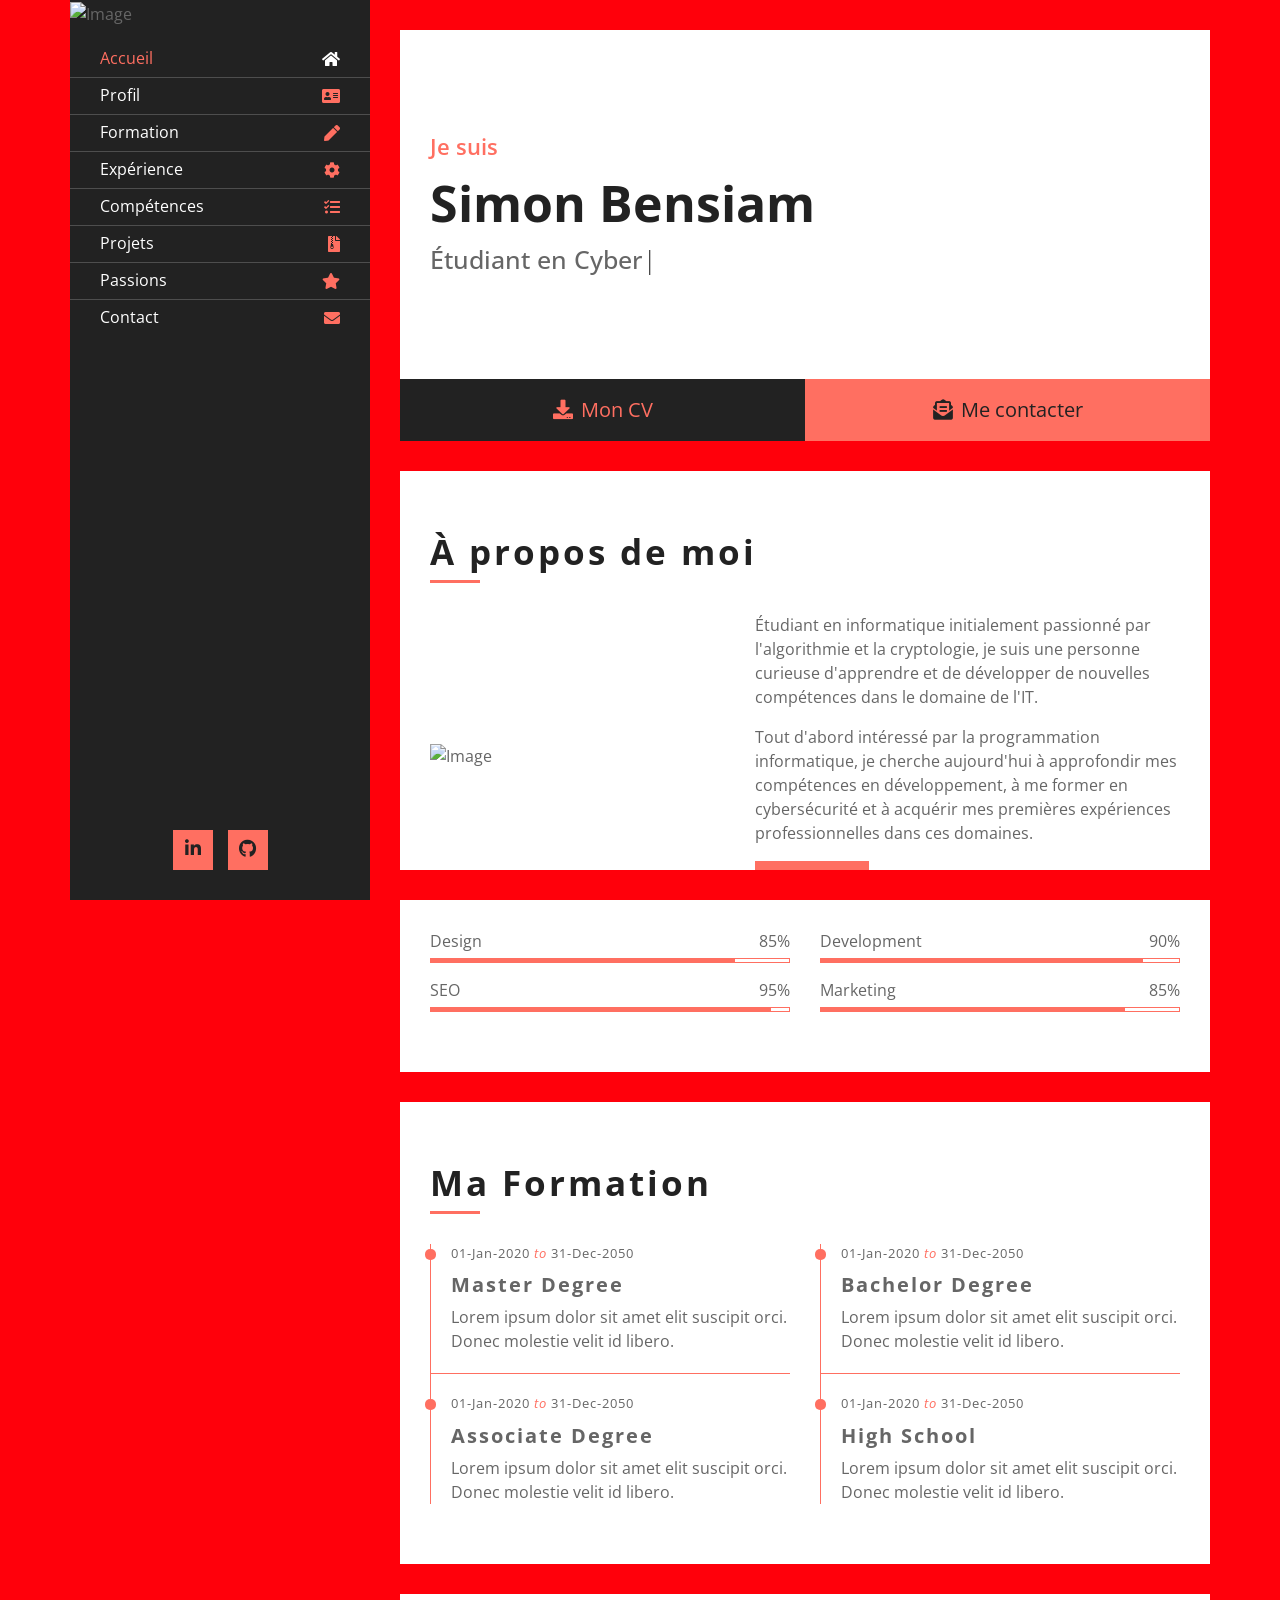
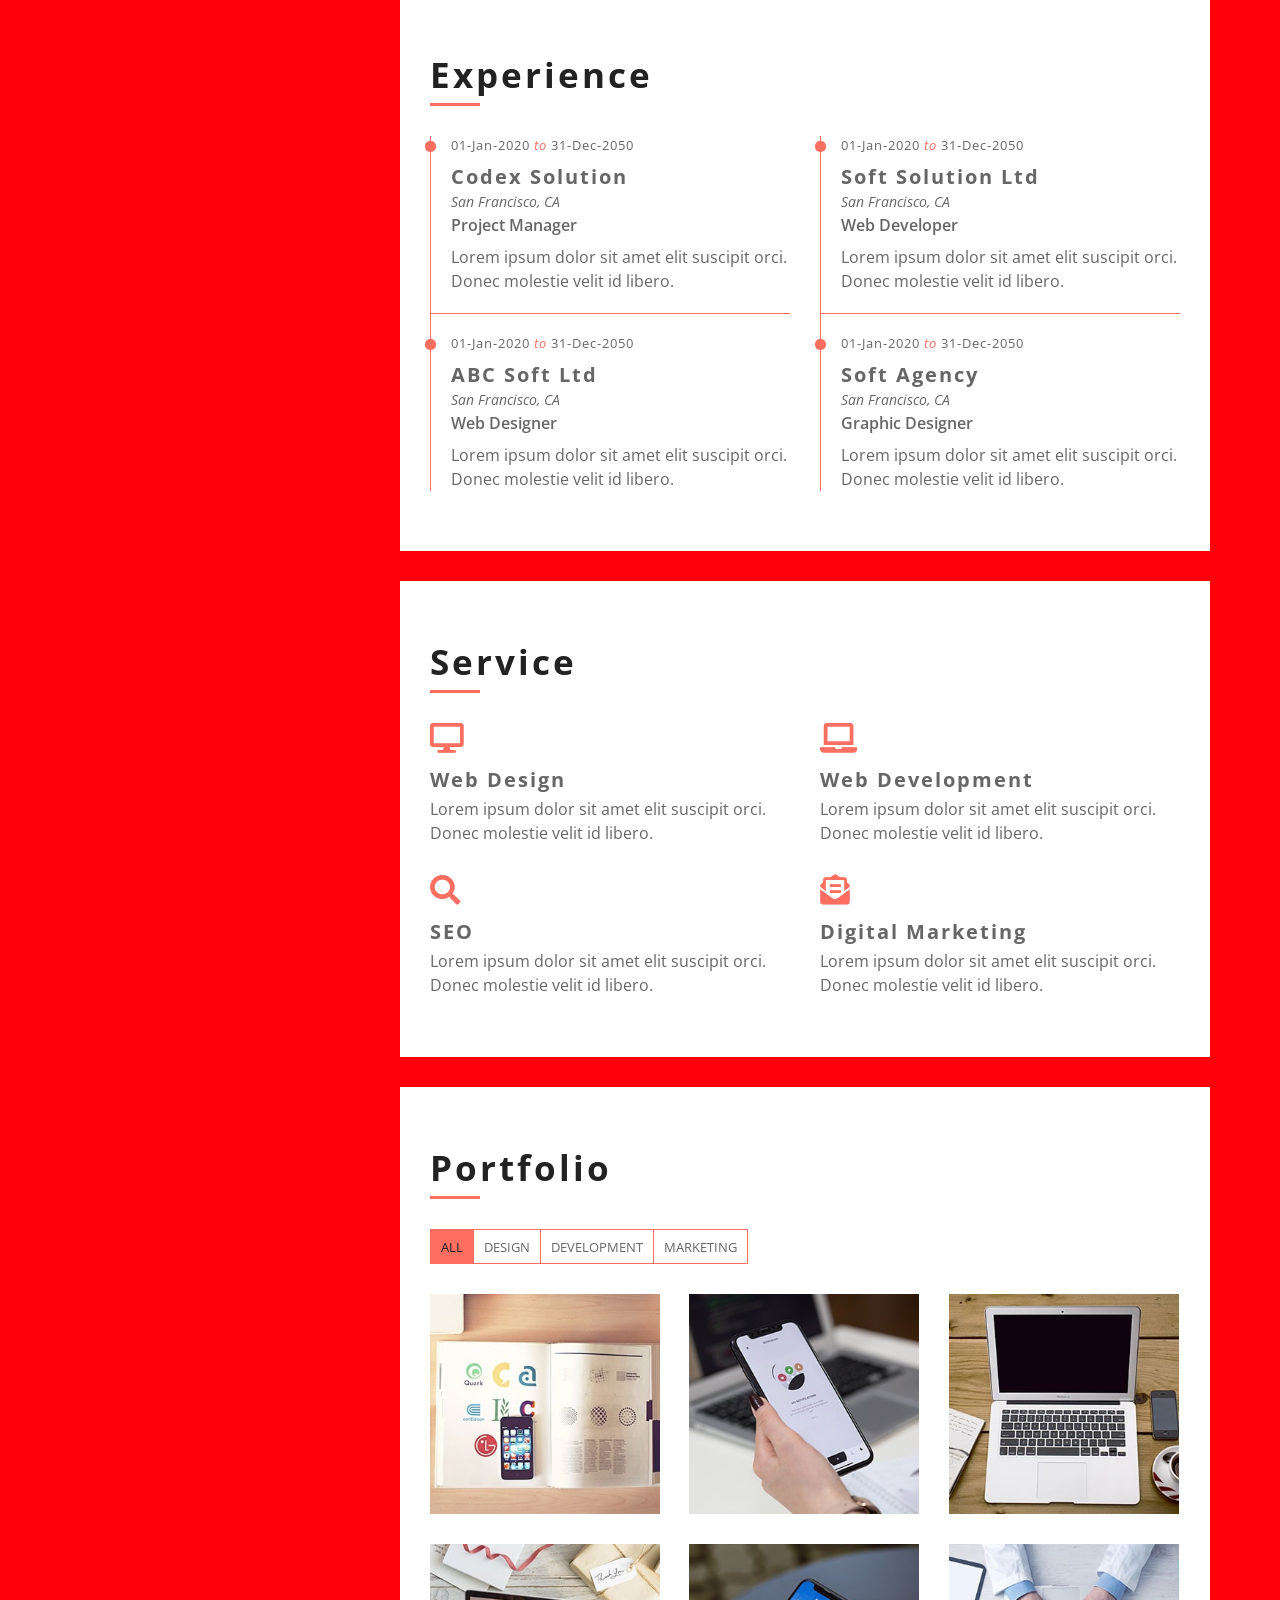
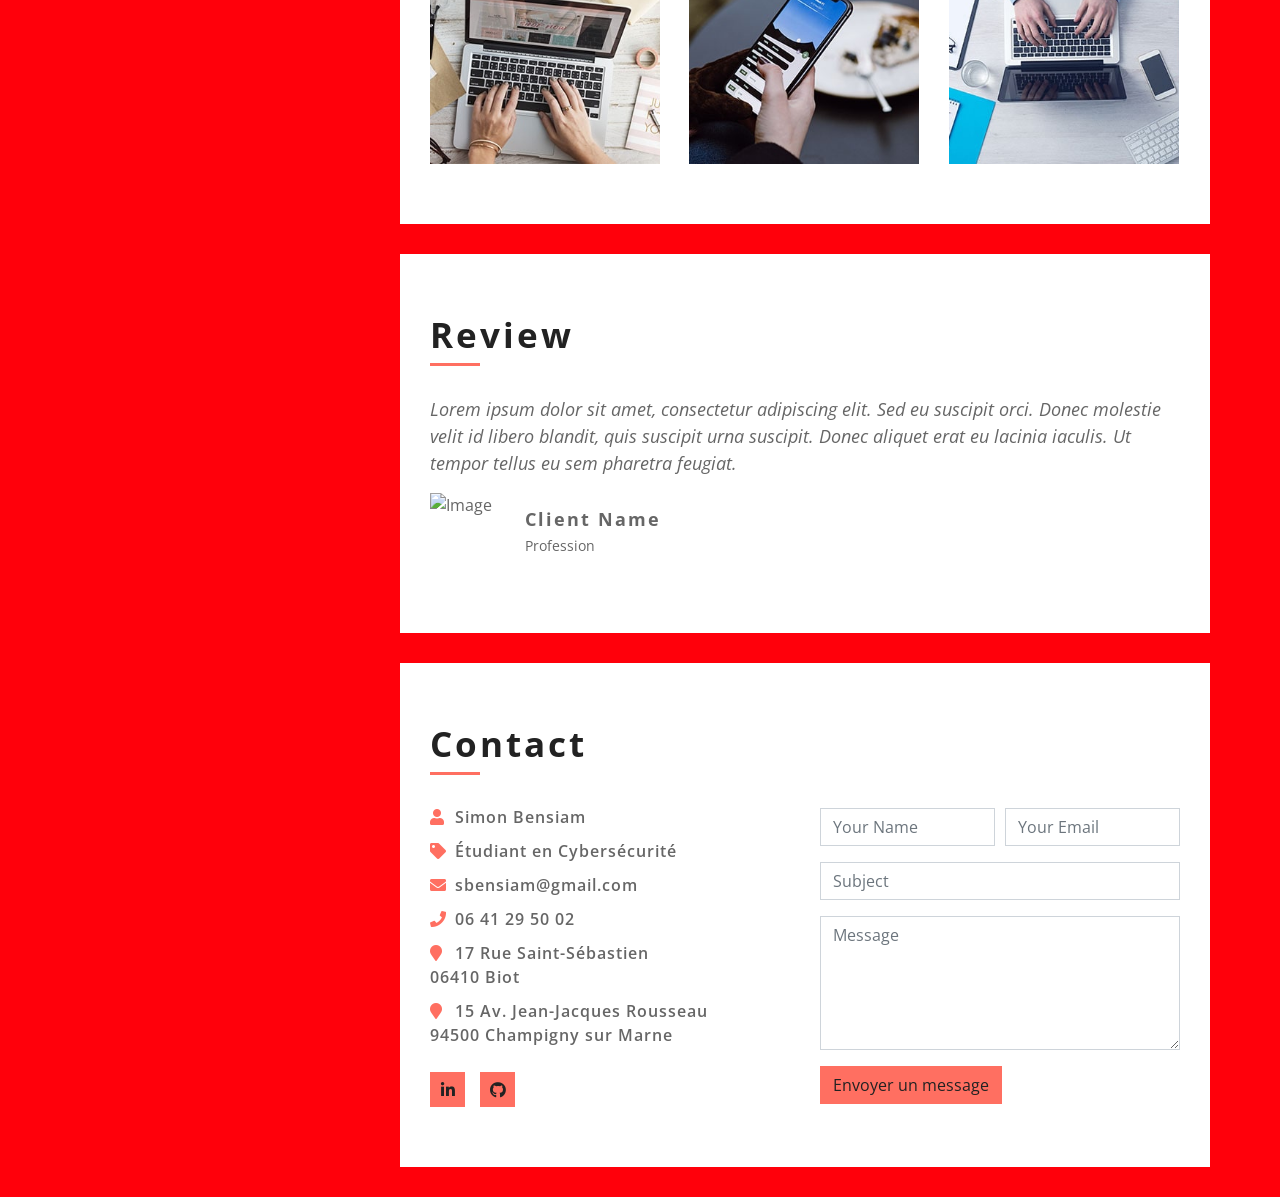
==== index.html @ ec71e902 "Initial commit" ====
<!DOCTYPE html>
<html lang="fr">
	<head>
		<meta charset="utf-8">
		<title>Simon Bensiam</title>
		<meta content="width=device-width, initial-scale=1.0" name="viewport">
		<meta content="Resume Website Template Free Download" name="keywords">
		<meta content="Resume Website Template Free Download" name="description">

		<!-- Favicon -->
		<link href="img/favicon.png" rel="icon">

		<!-- Google Fonts -->
		<link href="https://fonts.googleapis.com/css2?family=Open+Sans:300;400;600;700;800&display=swap" rel="stylesheet">

		<!-- CSS Libraries -->
		<link href="https://stackpath.bootstrapcdn.com/bootstrap/4.4.1/css/bootstrap.min.css" rel="stylesheet">
		<link href="https://cdnjs.cloudflare.com/ajax/libs/font-awesome/5.10.0/css/all.min.css" rel="stylesheet">
		<link href="lib/slick/slick.css" rel="stylesheet">
		<link href="lib/slick/slick-theme.css" rel="stylesheet">
		<link href="lib/lightbox/css/lightbox.min.css" rel="stylesheet">

		<!-- Template Stylesheet -->
		<link href="css/style.css" rel="stylesheet">
	</head>

	<body data-spy="scroll" data-target=".navbar" data-offset="51">
		<div class="wrapper">
			<div class="sidebar">
				<div class="sidebar-header">
					<img src="img/profile-test.png" alt="Image">
				</div>
				<div class="sidebar-content">
					<nav class="navbar navbar-expand-md bg-dark navbar-dark">
						<a href="#" class="navbar-brand">Navigation</a>
						<button type="button" class="navbar-toggler" data-toggle="collapse" data-target="#navbarCollapse">
							<span class="navbar-toggler-icon"></span>
						</button>
						<div class="collapse navbar-collapse" id="navbarCollapse">
							<ul class="nav navbar-nav">
								<li class="nav-item">
									<a class="nav-link" href="#header">Accueil<i class="fa fa-home"></i></a>
								</li>
								<li class="nav-item">
									<a class="nav-link" href="#about">Profil<i class="fa fa-address-card"></i></a>
								</li>
								<li class="nav-item">
									<a class="nav-link" href="#formation">Formation<i class="fa fa-pen"></i></a>
								</li>
								<li class="nav-item">
									<a class="nav-link" href="#formation">Expérience<i class="fa fa-cog"></i></a>
								</li>
								<li class="nav-item">
									<a class="nav-link" href="#service">Compétences<i class="fa fa-tasks"></i></a>
								</li>
								<li class="nav-item">
									<a class="nav-link" href="#portfolio">Projets<i class="fa fa-file-archive"></i></a>
								</li>
								<li class="nav-item">
									<a class="nav-link" href="#contact">Passions<i class="fa fa-star"></i></a>
								</li>
								<li class="nav-item">
									<a class="nav-link" href="#contact">Contact<i class="fa fa-envelope"></i></a>
								</li>
							</ul>
						</div>
					</nav>
				</div>
				<div class="sidebar-footer">
					<a href="https://www.linkedin.com/in/simon-bensiam/" target="_blank"><i class="fab fa-linkedin-in"></i></a>
					<a href="https://github.com/Skoum-SB"target="_blank"><i class="fab fa-github"></i></a>
				</div>
			</div>
			<div class="content">
				<!-- Header Start -->
				<div class="header" id="header">
					<div class="content-inner">
						<p>Je suis</p>
						<h1>Simon Bensiam</h1>
						<h2></h2>
						<div class="typed-text">Étudiant en Cybersécurité, Féru de développement, Adepte des nouvelles technologies, Cinéphile / Mélomane, "Semi" marathonien</div>
					</div>
				</div>
				<!-- Header End -->
				
				<!-- Large Button Start -->
				<div class="large-btn">
					<div class="content-inner">
						<a class="btn" href="sources/CV_Simon_Bensiam.pdf" target="_blank"><i class="fa fa-download"></i>Mon CV</a>
						<a class="btn" href="#contact"><i class="fa fa-envelope-open-text"></i>Me contacter</a>
					</div>
				</div>
				<!-- Large Button End -->
				
				<!-- About Start -->
				<div class="about" id="about">
					<div class="content-inner">
						<div class="content-header">
							<h2>À propos de moi</h2>
						</div>
						<div class="row align-items-center">
							<div class="col-md-6 col-lg-5">
								<img src="img/profile-test.png" alt="Image">
							</div>
							<div class="col-md-6 col-lg-7">
								<p>
									Étudiant en informatique initialement passionné par l'algorithmie et la cryptologie, je suis une personne curieuse d'apprendre et de développer de nouvelles compétences dans le domaine de l'IT. </p><p>Tout d'abord intéressé par la programmation informatique, je cherche aujourd'hui à approfondir mes compétences en développement, à me former en cybersécurité et à acquérir mes premières expériences professionnelles dans ces domaines.
								</p>
								<a class="btn" href="#contact">M'engager !</a>
							</div>
						</div>
						<div class="row">
							<div class="col-md-6">
								<div class="skills">
									<div class="skill-name">
										<p>Design</p><p>85%</p>
									</div>
									<div class="progress">
										<div class="progress-bar" role="progressbar" aria-valuenow="85" aria-valuemin="0" aria-valuemax="100"></div>
									</div>
									<div class="skill-name">
										<p>SEO</p><p>95%</p>
									</div>
									<div class="progress">
										<div class="progress-bar" role="progressbar" aria-valuenow="95" aria-valuemin="0" aria-valuemax="100"></div>
									</div>
								</div>
							</div>
							<div class="col-md-6">
								<div class="skills">
									<div class="skill-name">
										<p>Development</p><p>90%</p>
									</div>
									<div class="progress">
										<div class="progress-bar" role="progressbar" aria-valuenow="90" aria-valuemin="0" aria-valuemax="100"></div>
									</div>
									<div class="skill-name">
										<p>Marketing</p><p>85%</p>
									</div>
									<div class="progress">
										<div class="progress-bar" role="progressbar" aria-valuenow="85" aria-valuemin="0" aria-valuemax="100"></div>
									</div>
								</div>
							</div>
						</div>
					</div>
				</div>
				<!-- About End -->
				
				<!-- Education Start -->
				<div class="formation" id="formation">
					<div class="content-inner">
						<div class="content-header">
							<h2>Ma Formation</h2>
						</div>
						<div class="row align-items-center">
							<div class="col-md-6">
								<div class="edu-col">
									<span>01-Jan-2020 <i>to</i> 31-Dec-2050</span>
									<h3>Master Degree</h3>
									<p>Lorem ipsum dolor sit amet elit suscipit orci. Donec molestie velit id libero.</p>
								</div>
							</div>
							<div class="col-md-6">
								<div class="edu-col">
									<span>01-Jan-2020 <i>to</i> 31-Dec-2050</span>
									<h3>Bachelor Degree</h3>
									<p>Lorem ipsum dolor sit amet elit suscipit orci. Donec molestie velit id libero.</p>
								</div>
							</div>
							<div class="col-md-6">
								<div class="edu-col">
									<span>01-Jan-2020 <i>to</i> 31-Dec-2050</span>
									<h3>Associate Degree</h3>
									<p>Lorem ipsum dolor sit amet elit suscipit orci. Donec molestie velit id libero.</p>
								</div>
							</div>
							<div class="col-md-6">
								<div class="edu-col">
									<span>01-Jan-2020 <i>to</i> 31-Dec-2050</span>
									<h3>High School</h3>
									<p>Lorem ipsum dolor sit amet elit suscipit orci. Donec molestie velit id libero.</p>
								</div>
							</div>
						</div>
					</div>
				</div>
				<!-- Education Start -->
				
				<!-- Experience Start -->
				<div class="experience" id="experience">
					<div class="content-inner">
						<div class="content-header">
							<h2>Experience</h2>
						</div>
						<div class="row align-items-center">
							<div class="col-md-6">
								<div class="exp-col">
									<span>01-Jan-2020 <i>to</i> 31-Dec-2050</span>
									<h3>Codex Solution</h3>
									<h4>San Francisco, CA</h4>
									<h5>Project Manager</h5>
									<p>Lorem ipsum dolor sit amet elit suscipit orci. Donec molestie velit id libero.</p>
								</div>
							</div>
							<div class="col-md-6">
								<div class="exp-col">
									<span>01-Jan-2020 <i>to</i> 31-Dec-2050</span>
									<h3>Soft Solution Ltd</h3>
									<h4>San Francisco, CA</h4>
									<h5>Web Developer</h5>
									<p>Lorem ipsum dolor sit amet elit suscipit orci. Donec molestie velit id libero.</p>
								</div>
							</div>
							<div class="col-md-6">
								<div class="exp-col">
									<span>01-Jan-2020 <i>to</i> 31-Dec-2050</span>
									<h3>ABC Soft Ltd</h3>
									<h4>San Francisco, CA</h4>
									<h5>Web Designer</h5>
									<p>Lorem ipsum dolor sit amet elit suscipit orci. Donec molestie velit id libero.</p>
								</div>
							</div>
							<div class="col-md-6">
								<div class="exp-col">
									<span>01-Jan-2020 <i>to</i> 31-Dec-2050</span>
									<h3>Soft Agency</h3>
									<h4>San Francisco, CA</h4>
									<h5>Graphic Designer</h5>
									<p>Lorem ipsum dolor sit amet elit suscipit orci. Donec molestie velit id libero.</p>
								</div>
							</div>
						</div>
					</div>
				</div>
				<!-- Experience Start -->
				
				<!-- Service Start -->
				<div class="service" id="service">
					<div class="content-inner">
						<div class="content-header">
							<h2>Service</h2>
						</div>
						<div class="row align-items-center">
							<div class="col-md-6">
								<div class="srv-col">
									<i class="fa fa-desktop"></i>
									<h3>Web Design</h3>
									<p>Lorem ipsum dolor sit amet elit suscipit orci. Donec molestie velit id libero.</p>
								</div>
							</div>
							<div class="col-md-6">
								<div class="srv-col">
									<i class="fa fa-laptop"></i>
									<h3>Web Development</h3>
									<p>Lorem ipsum dolor sit amet elit suscipit orci. Donec molestie velit id libero.</p>
								</div>
							</div>
							<div class="col-md-6">
								<div class="srv-col">
									<i class="fa fa-search"></i>
									<h3>SEO</h3>
									<p>Lorem ipsum dolor sit amet elit suscipit orci. Donec molestie velit id libero.</p>
								</div>
							</div>
							<div class="col-md-6">
								<div class="srv-col">
									<i class="fa fa-envelope-open-text"></i>
									<h3>Digital Marketing</h3>
									<p>Lorem ipsum dolor sit amet elit suscipit orci. Donec molestie velit id libero.</p>
								</div>
							</div>
						</div>
					</div>
				</div>
				<!-- Service Start -->
				
				<!-- Portfolio Start -->
				<div class="portfolio" id="portfolio">
					<div class="content-inner">
						<div class="content-header">
							<h2>Portfolio</h2>
						</div>
						<div class="row">
							<div class="col-lg-12">
								<ul id="portfolio-flters">
									<li data-filter="*" class="filter-active">All</li>
									<li data-filter=".web-des">Design</li>
									<li data-filter=".web-dev">Development</li>
									<li data-filter=".dig-mar">Marketing</li>
								</ul>
							</div>
						</div>
						<div class="row portfolio-container">
							<div class="col-lg-4 col-md-6 portfolio-item web-des">
								<div class="portfolio-wrap">
									<figure>
										<img src="img/portfolio-1.jpg" class="img-fluid" alt="">
										<a href="img/portfolio-1.jpg" data-lightbox="portfolio" data-title="Project Name" class="link-preview" title="Preview"><i class="fa fa-eye"></i></a>
										<a href="#" class="link-details" title="More Details"><i class="fa fa-link"></i></a>
										<a class="portfolio-title" href="#">Project Name <span>Web Design</span></a>
									</figure>
								</div>
							</div>

							<div class="col-lg-4 col-md-6 portfolio-item web-des">
								<div class="portfolio-wrap">
									<figure>
										<img src="img/portfolio-2.jpg" class="img-fluid" alt="">
										<a href="img/portfolio-2.jpg" class="link-preview" data-lightbox="portfolio" data-title="Project Name" title="Preview"><i class="fa fa-eye"></i></a>
										<a href="#" class="link-details" title="More Details"><i class="fa fa-link"></i></a>
										<a class="portfolio-title" href="#">Project Name <span>Web Design</span></a>
									</figure>
								</div>
							</div>

							<div class="col-lg-4 col-md-6 portfolio-item web-dev">
								<div class="portfolio-wrap">
									<figure>
										<img src="img/portfolio-3.jpg" class="img-fluid" alt="">
										<a href="img/portfolio-3.jpg" class="link-preview" data-lightbox="portfolio" data-title="Project Name" title="Preview"><i class="fa fa-eye"></i></a>
										<a href="#" class="link-details" title="More Details"><i class="fa fa-link"></i></a>
										<a class="portfolio-title" href="#">Project Name <span>Web Development</span></a>
									</figure>
								</div>
							</div>

							<div class="col-lg-4 col-md-6 portfolio-item web-dev">
								<div class="portfolio-wrap">
									<figure>
										<img src="img/portfolio-4.jpg" class="img-fluid" alt="">
										<a href="img/portfolio-4.jpg" class="link-preview" data-lightbox="portfolio" data-title="Project Name" title="Preview"><i class="fa fa-eye"></i></a>
										<a href="#" class="link-details" title="More Details"><i class="fa fa-link"></i></a>
										<a class="portfolio-title" href="#">Project Name <span>Web Development</span></a>
									</figure>
								</div>
							</div>

							<div class="col-lg-4 col-md-6 portfolio-item dig-mar">
								<div class="portfolio-wrap">
									<figure>
										<img src="img/portfolio-5.jpg" class="img-fluid" alt="">
										<a href="img/portfolio-5.jpg" class="link-preview" data-lightbox="portfolio" data-title="Project Name" title="Preview"><i class="fa fa-eye"></i></a>
										<a href="#" class="link-details" title="More Details"><i class="fa fa-link"></i></a>
										<a class="portfolio-title" href="#">Project Name <span>Digital Marketing</span></a>
									</figure>
								</div>
							</div>

							<div class="col-lg-4 col-md-6 portfolio-item dig-mar">
								<div class="portfolio-wrap">
									<figure>
										<img src="img/portfolio-6.jpg" class="img-fluid" alt="">
										<a href="img/portfolio-6.jpg" class="link-preview" data-lightbox="portfolio" data-title="Project Name" title="Preview"><i class="fa fa-eye"></i></a>
										<a href="#" class="link-details" title="More Details"><i class="fa fa-link"></i></a>
										<a class="portfolio-title" href="#">Project Name <span>Digital Marketing</span></a>
									</figure>
								</div>
							</div>
						</div>
					</div>
				</div>
				<!-- Portfolio Start -->
				
				<!-- Review Start -->
				<div class="review" id="review">
					<div class="content-inner">
						<div class="content-header">
							<h2>Review</h2>
						</div>
						<div class="row align-items-center review-slider">
							<div class="col-md-12">
								<div class="review-slider-item">
									<div class="review-text">
										<p>
											Lorem ipsum dolor sit amet, consectetur adipiscing elit. Sed eu suscipit orci. Donec molestie velit id libero blandit, quis suscipit urna suscipit. Donec aliquet erat eu lacinia iaculis. Ut tempor tellus eu sem pharetra feugiat.
										</p>
									</div>
									<div class="review-img">
										<img src="img/review-1.jpg" alt="Image">
										<div class="review-name">
											<h3>Client Name</h3>
											<p>Profession</p>
										</div>
									</div>
								</div>
							</div>
							<div class="col-md-12">
								<div class="review-slider-item">
									<div class="review-text">
										<p>
											Lorem ipsum dolor sit amet, consectetur adipiscing elit. Sed eu suscipit orci. Donec molestie velit id libero blandit, quis suscipit urna suscipit. Donec aliquet erat eu lacinia iaculis. Ut tempor tellus eu sem pharetra feugiat.
										</p>
									</div>
									<div class="review-img">
										<img src="img/review-2.jpg" alt="Image">
										<div class="review-name">
											<h3>Client Name</h3>
											<p>Profession</p>
										</div>
									</div>
								</div>
							</div>
							<div class="col-md-12">
								<div class="review-slider-item">
									<div class="review-text">
										<p>
											Lorem ipsum dolor sit amet, consectetur adipiscing elit. Sed eu suscipit orci. Donec molestie velit id libero blandit, quis suscipit urna suscipit. Donec aliquet erat eu lacinia iaculis. Ut tempor tellus eu sem pharetra feugiat.
										</p>
									</div>
									<div class="review-img">
										<img src="img/review-3.jpg" alt="Image">
										<div class="review-name">
											<h3>Client Name</h3>
											<p>Profession</p>
										</div>
									</div>
								</div>
							</div>
						</div>
					</div>
				</div>
				<!-- Review End -->
				
				<!-- Contact Start -->
				<div class="contact" id="contact">
					<div class="content-inner">
						<div class="content-header">
							<h2>Contact</h2>
						</div>
						<div class="row align-items-center">
							<div class="col-md-6">
								<div class="contact-info">
									<p><i class="fa fa-user"></i>Simon Bensiam</p>
									<p><i class="fa fa-tag"></i>Étudiant en Cybersécurité</p>
									<p><i class="fa fa-envelope"></i><a href="mailto:sbensiam@gmail.com">sbensiam@gmail.com</a></p>
									<p><i class="fa fa-phone"></i><a href="tel:+33641295002">06 41 29 50 02</a></p>
									<p><i class="fa fa-map-marker"></i>17 Rue Saint-Sébastien<br>06410 Biot</p>
									<p><i class="fa fa-map-marker"></i>15 Av. Jean-Jacques Rousseau<br>94500 Champigny sur Marne</p>
									<div class="social">
										<a class="btn" href="https://www.linkedin.com/in/simon-bensiam/" target="_blank"><i class="fab fa-linkedin-in"></i></a>
										<a class="btn" href="https://github.com/Skoum-SB"target="_blank"><i class="fab fa-github"></i></a>
									</div>
								</div>
							</div>
							<div class="col-md-6">
								<div class="form">
									<form id="contactForm">
										<div class="form-row">
											<div class="form-group col-md-6">
												<input type="text" class="form-control" name="name" placeholder="Your Name" />
											</div>
											<div class="form-group col-md-6">
												<input type="email" class="form-control" name="email" placeholder="Your Email" />
											</div>
										</div>
										<div class="form-group">
											<input type="text" class="form-control" name="subject" placeholder="Subject" />
										</div>
										<div class="form-group">
											<textarea class="form-control" name="message" rows="5" placeholder="Message"></textarea>
										</div>
										<div><button class="btn" type="button" id="sendButton">Envoyer un message</button></div>
									</form>
								</div>
							</div>
						</div>
					</div>
				</div>
				<!-- Contact End -->
				
			</div>
		</div>
		
		<!-- Back to Top -->
		<a href="#" class="back-to-top"><i class="fa fa-angle-double-up"></i></a>
		
		<!-- JavaScript Libraries -->
		<script src="https://code.jquery.com/jquery-3.4.1.min.js"></script>
		<script src="https://stackpath.bootstrapcdn.com/bootstrap/4.4.1/js/bootstrap.bundle.min.js"></script>
		<script src="lib/easing/easing.min.js"></script>
		<script src="lib/slick/slick.min.js"></script>
		<script src="lib/typed/typed.min.js"></script>
		<script src="lib/waypoints/waypoints.min.js"></script>
		<script src="lib/isotope/isotope.pkgd.min.js"></script>
		<script src="lib/lightbox/js/lightbox.min.js"></script>
		
		<script src="https://cdn.emailjs.com/dist/email.min.js"></script>
		<script>
			(function () {
			emailjs.init("sgxU_U3Jo-gEoQvbL")})();
		</script>

		<!-- Template Javascript -->
		<script src="js/main.js"></script>
	</body>
</html>
---- css/style.css ----
/**********************************/
/********** General CSS ***********/
/**********************************/
body {
    color: #666666;
    background: #FF000B;
    font-family: 'Open Sans', sans-serif;
}

a {
    color: #222222;
    transition: all .3s;
    scroll-behavior: smooth;
}

a:hover,
a:active,
a:focus {
    color: #FF6F61;
    outline: none;
    text-decoration: none;
}

.btn:focus {
    box-shadow: none;
}


/**********************************/
/****** Layout with Sidebar *******/
/**********************************/
.wrapper {
    position: relative;
    margin: 0 auto;
    width: 100%;
    max-width: 1140px;
}

.wrapper .sidebar {
    position: relative;
    width: 100%;
    float: left;
    background: #222222;
}

.wrapper .content {
    position: relative;
    width: 100%;
    padding: 15px;
    float: left;
    background: #FF000B;
}

.wrapper .sidebar-header,
.wrapper .sidebar-footer {
    display: none;
}

.navbar {
    padding: 15px;
    background: #222222 !important;
}

.navbar-expand-md .navbar-nav .nav-item {
    width: 100%;
    border-top: 1px solid rgba(255, 255, 255, .2);
}

.navbar-expand-md .navbar-nav .nav-item:first-child{
    border-top: none;
}

.navbar-expand-md .navbar-nav .nav-link {
    color: #ffffff;
    padding: 5px 15px 7px 15px;
    transition: all .3s;
}

.navbar-expand-md .navbar-nav .nav-link i {
    color: #FF6F61;
    float: right;
    padding-top: 5px;
    transition: all .3s;
}

.navbar-expand-md .navbar-nav .nav-link:hover,
.navbar-expand-md .navbar-nav .nav-link.active {
    color: #FF6F61;
}

.navbar-expand-md .navbar-nav .nav-link:hover i,
.navbar-expand-md .navbar-nav .nav-link.active i{
    color: #ffffff;
}


.wrapper .sidebar,
.wrapper .content {
    -webkit-transition: margin 200ms ease-out;
    -moz-transition: margin 200ms ease-out;
    -o-transition: margin 200ms ease-out;
    transition: margin 200ms ease-out;
}

@media (min-width: 768px) {
    .wrapper .content {
        padding: 30px 0px 30px 30px;
    }
    
    .wrapper .content::before,
    .wrapper .content::after {
        position: fixed;
        content: "";
        width: 100%;
        height: 30px;
        background: #FF000B;
        z-index: 1;
    }
    
    .wrapper .content::before {
        top: 0;
    }
    
    .wrapper .content::after {
        bottom: 0;
    }
    
    .wrapper .sidebar {
        position: fixed;
        width: 300px;
        height: 100%;
        margin-left: -250px;
        float: left;
        overflow: auto;
        scrollbar-width: thin;
        scrollbar-color: gray;
        z-index: 2;
    }

    .wrapper .sidebar:hover {
        margin-left: 0px;
    }
    
    .wrapper .content {
        position: relative;
        width: calc(100% - 50px);
        margin-left: 50px;
        float: right;
    }
    
    .wrapper .sidebar:hover  .sidebar-header {
        position: relative;
        display: block;
        width: 100%;
    }

    .wrapper .sidebar .sidebar-header img {
        width: 100%;
        height: auto;
    }
    
    .navbar-brand {
        display: none;
    }
    
    .navbar {
        padding: 15px 0;
        flex-direction: column;
    }
    
    .wrapper .sidebar:hover .navbar-expand-md .navbar-nav .nav-link {
        padding: 5px 30px 7px 30px;
    }
    
    .wrapper .sidebar::-webkit-scrollbar {
        width: 7px;
    }

    .wrapper .sidebar::-webkit-scrollbar-track {
        -webkit-box-shadow: inset 0 0 6px rgba(0,0,0,0.1);
    }

    .wrapper .sidebar::-webkit-scrollbar-thumb {
        background-color: darkgrey;
        outline: 1px solid slategrey;
        border-radius: 7px
    }
    
    .navbar-brand {
        display: none;
    }
    
    .sidebar .sidebar-footer {
        width: 300px;
        position: fixed;
        bottom: 0;
        padding: 15px;
        font-size: 0;
        text-align: center;
        background: #222222;
    }
    
    .sidebar .sidebar-footer a {
        display: inline-block;
        width: 40px;
        height: 40px;
        padding: 5px 0;
        margin: 0 15px 15px 0;
        text-align: center;
        font-size: 18px;
        color: #222222;
        background: #FF6F61;
    }
    
    .sidebar .sidebar-footer a:last-child {
        margin-right: 0;
    }
    
    .sidebar .sidebar-footer a:hover {
        color: #FF6F61;
        background: #ffffff;
    }
    
    .sidebar:hover .sidebar-footer {
        display: block;
    }
}

@media (min-width: 992px) {
    .wrapper .sidebar {
        margin: 0;
    }

    .wrapper .content {
        width: calc(100% - 300px);
        margin-left: 300px;
    }

    .sidebar .sidebar-header {
        position: relative;
        display: block;
        width: 100%;
    }
    
    .navbar-expand-md .navbar-nav .nav-link {
        padding: 5px 30px 7px 30px;
    }
    
    .sidebar .sidebar-footer {
        display: block;
    }
}

@media (max-width: 1140px) {
    .wrapper .content {
        padding: 30px;
    }
}

@media (max-width: 576px) {
    .wrapper .content {
        padding: 15px;
    }
}


/**********************************/
/******** Back to Top CSS *********/
/**********************************/
.back-to-top {
    position: fixed;
    display: none;
    width: 30px;
    height: 30px;
    text-align: center;
    line-height: 1;
    font-size: 30px;
    right: 30px;
    bottom: 30px;
    transition: background 0.5s;
    z-index: 11;
}

.back-to-top i {
    color: #222222;
}

.back-to-top i:hover {
    color: #FF6F61;
}

.back-to-top {
    -webkit-animation: action 1s infinite  alternate;
    animation: action 1s infinite  alternate;
}

@-webkit-keyframes action {
    0% { transform: translateY(0); }
    100% { transform: translateY(-15px); }
}

@keyframes action {
    0% { transform: translateY(0); }
    100% { transform: translateY(-15px); }
}


/**********************************/
/*********** Header CSS ***********/
/**********************************/
.header {
    position: relative;
    background: #ffffff;
}

.header .content-inner {
    padding: 100px 30px;
    background: url(../img/profile-test.png) right bottom no-repeat;
    background-size: contain;
}

.header p {
    color: #FF6F61;
    font-size: 22px;
    font-weight: 600;
    margin-bottom: 10px;
}

.header h1 {
    color: #222222;
    font-size: 50px;
    font-weight: 700;
}

.header h2 {
    display: inline-block;
    margin: 0;
    height: 25px;
    font-size: 25px;
}

.header .typed-text {
    display: none;
}

.header .typed-cursor {
    font-size: 25px;
    font-weight: 300;
    color: #222222;
}

.large-btn .content-inner {
    font-size: 0;
    border-bottom: 30px solid #FF000B;
}

.large-btn .btn {
    position: relative;
    width: 50%;
    padding: 15px 0;
    color: #FF6F61;
    font-size: 20px;
    background: #222222;
    border-radius: 0;
}

.large-btn .btn:last-child {
    color: #222222;
    background: #FF6F61;
}

.large-btn .btn i {
    margin-right: 8px;
}

.large-btn .btn::after {
    position: absolute;
    content: "";
    width: 0;
    height: 100%;
    top: 0;
    left: 0;
    transition: all .3s;
}

.large-btn .btn:hover::after {
    width: 100%;
    background: rgba(255, 255, 255, .1);
}


/**********************************/
/******* Content Header CSS *******/
/**********************************/
.content-header {
    position: relative;
    width: 100%;
    margin-bottom: 30px;
    padding-bottom: 10px;
}

.content-header h2 {
    color: #222222;
    font-size: 35px;
    font-weight: 700;
    letter-spacing: 3px;
    margin: 0;
}

.content-header::after {
    content: '';
    position: absolute;
    display: block;
    width: 50px;
    height: 3px;
    bottom: 0;
    left: 0;
    background: #FF6F61;
}


/**********************************/
/*********** About CSS ************/
/**********************************/
.about {
    position: relative;
    padding: 60px 30px;
    background: #ffffff;
    border-bottom: 30px solid #FF000B;
}


.about img {
    width: 100%;
    height: auto;
}

@media(max-width: 767.98px) {
    .about img {
        margin-bottom: 15px;
    }
}

.about .btn {
    border-radius: 0;
    color: #222222;
    background: #FF6F61;
    transition: all .3s;
}

.about .btn:hover {
    color: #FF6F61;
    background: #222222;
}

.about .skills {
    padding-top: 15px;
}

.about .skill-name {
    margin-top: 15px;
}

.about .skill-name p {
    display: inline-block;
    margin-bottom: 5px;
    font-size: 16px;
    font-weight: 400;
}

.about .skill-name p:last-child {
    float: right;
}

.about .progress {
    height: 5px;
    border: 1px solid #FF6F61;
    border-radius: 0;
    background: #ffffff;
}

.about .progress .progress-bar {
    width: 1px;
    background: #FF6F61;
    border-radius: 0;
    transition: 1s;
}


/**********************************/
/********* formation CSS **********/
/**********************************/
.formation {
    position: relative;
    padding: 60px 30px;
    background: #ffffff;
    border-bottom: 30px solid #FF000B;
}

.formation .edu-col {
    position: relative;
    width: 100%;
    padding: 20px 0 20px 20px;
    border-left: 1px solid #FF6F61;
    border-bottom: 1px solid #FF6F61;
}

.formation .col-md-6:first-child .edu-col {
    padding-top: 0;
}

.formation .col-md-6:last-child .edu-col {
    border-bottom: none;
    padding-bottom: 0;
}

@media (min-width: 768px) {
    .formation .col-md-6:nth-child(-n+2) .edu-col {
        padding-top: 0;
    }

    .formation .col-md-6:last-child .edu-col,
    .formation .col-md-6:nth-last-child(2) .edu-col {
        border-bottom: none;
        padding-bottom: 0;
    }
}

.formation .edu-col span {
    position: relative;
    display: block;
    font-size: 13px;
    letter-spacing: 1px;
    margin-bottom: 10px;
}

.formation .edu-col span::before {
    position: absolute;
    content: "";
    width: 11px;
    height: 11px;
    background: #FF6F61;
    top: 5px;
    left: -26px;
    border-radius: 5px;
}

.formation .edu-col span i {
    color: #FF6F61;
}

.formation .edu-col h3 {
    font-size: 20px;
    font-weight: 700;
    letter-spacing: 2px;
}

.formation .edu-col p {
    margin: 0;
}


/**********************************/
/********* Experience CSS *********/
/**********************************/
.experience {
    position: relative;
    padding: 60px 30px;
    background: #ffffff;
    border-bottom: 30px solid #FF000B;
}

.experience .exp-col {
    position: relative;
    width: 100%;
    padding: 20px 0 20px 20px;
    border-left: 1px solid #FF6F61;
    border-bottom: 1px solid #FF6F61;
}

.experience .col-md-6:first-child .exp-col {
    padding-top: 0;
}

.experience .col-md-6:last-child .exp-col {
    border-bottom: none;
    padding-bottom: 0;
}

@media (min-width: 768px) {
    .experience .col-md-6:nth-child(-n+2) .exp-col {
        padding-top: 0;
    }

    .experience .col-md-6:last-child .exp-col,
    .experience .col-md-6:nth-last-child(2) .exp-col {
        border-bottom: none;
        padding-bottom: 0;
    }
}

.experience .exp-col span {
    position: relative;
    display: block;
    font-size: 13px;
    letter-spacing: 1px;
    margin-bottom: 10px;
}

.experience .exp-col span::before {
    position: absolute;
    content: "";
    width: 11px;
    height: 11px;
    background: #FF6F61;
    top: 5px;
    left: -26px;
    border-radius: 5px;
}

.experience .exp-col span i {
    color: #FF6F61;
}

.experience .exp-col h3 {
    font-size: 20px;
    font-weight: 700;
    letter-spacing: 2px;
    margin-bottom: 5px;
}

.experience .exp-col h4 {
    font-size: 14px;
    font-weight: 400;
    font-style: italic;
    margin-bottom: 5px;
}

.experience .exp-col h5 {
    font-size: 16px;
    font-weight: 600;
    margin-bottom: 10px;
}

.experience .exp-col p {
    margin: 0;
}


/**********************************/
/*********** Service CSS **********/
/**********************************/
.service {
    position: relative;
    padding: 60px 30px 30px 30px;
    background: #ffffff;
    border-bottom: 30px solid #FF000B;
}

.service .srv-col {
    position: relative;
    width: 100%;
    margin-bottom: 30px;
}

.service .srv-col i {
    font-size: 30px;
    color: #FF6F61;
    margin-bottom: 15px;
}

.service .srv-col h3 {
    font-size: 20px;
    font-weight: 700;
    letter-spacing: 2px;
    margin-bottom: 5px;
}

.experience .exp-col h4 {
    font-size: 14px;
    font-weight: 400;
    font-style: italic;
    margin-bottom: 5px;
}

.experience .exp-col h5 {
    font-size: 16px;
    font-weight: 600;
    margin-bottom: 10px;
}

.experience .exp-col p {
    margin: 0;
}


/**********************************/
/********** Portfolio CSS *********/
/**********************************/
.portfolio {
    position: relative;
    padding: 60px 30px 30px 30px;
    background: #ffffff;
    border-bottom: 30px solid #FF000B;
}

.portfolio #portfolio-flters {
    padding: 0;
    margin: -15px 0 30px 0;
    list-style: none;
    font-size: 0;
}

.portfolio #portfolio-flters li {
    cursor: pointer;
    margin: 15px -1px 0 0;
    display: inline-block;
    height: 35px;
    padding: 10px;
    color: #666666;
    font-size: 13px;
    line-height: 15px;
    text-transform: uppercase;
    border: 1px solid #FF6F61;
    background: #ffffff;
    transition: all 0.3s ease-in-out;
}

.portfolio #portfolio-flters li:hover,
.portfolio #portfolio-flters li.filter-active {
    background: #FF6F61;
    color: #222222;
}

.portfolio .portfolio-item {
    position: relative;
    height: 250px;
    overflow: hidden;
}

.portfolio .portfolio-item figure {
    background: #ffffff;
    overflow: hidden;
    height: 220px;
    position: relative;
    border-radius: 0;
    margin: 0; 
}

.portfolio .portfolio-item figure img {
    width: 100%; 
    height: 100%; 
    object-fit: cover; 
}

.portfolio .portfolio-item figure:hover img {
    opacity: 0.3;
    transition: 0.3s;
}

.portfolio .portfolio-item figure .link-preview,
.portfolio .portfolio-item figure .link-details,
.portfolio .portfolio-item figure .portfolio-title {
    position: absolute;
    display: inline-block;
    opacity: 0;
    line-height: 1;
    text-align: center;
    width: 45px;
    height: 35px;
    background: #FF6F61;
    transition: 0.2s linear;
}

.portfolio .portfolio-item figure .link-preview i,
.portfolio .portfolio-item figure .link-details i {
    color: #222222;
    padding-top: 10px;
    font-size: 16px;
}

.portfolio .portfolio-item figure .link-preview:hover,
.portfolio .portfolio-item figure .link-details:hover {
    background: #222222;
}

.portfolio .portfolio-item figure .link-preview:hover i,
.portfolio .portfolio-item figure .link-details:hover i {
    color: #FF6F61;
}

.portfolio .portfolio-item figure .link-preview {
    left: 50%;
    top: calc(25% - 18px);
}

.portfolio .portfolio-item figure .link-details {
    right: 50%;
    top: calc(25% - 18px);
}

.portfolio .portfolio-item figure .portfolio-title {
    margin: 0;
    width: 100%;
    height: 50%;
    left: 0;
    right: 0;
    top: 100%;
    padding: 30px 10px;
    color: #222222;
    font-size: 16px;
    font-weight: 600;
    background: rgba(255, 111, 97, .5);
    border-radius: 0;
}

.portfolio .portfolio-item figure .portfolio-title:hover {
    text-decoration: none;
}

.portfolio .portfolio-item figure .portfolio-title span {
    display: block;
    margin-top: 10px;
    font-family: 'Open Sans', sans-serif;
    font-size: 13px;
    font-weight: 300;
}

.portfolio .portfolio-item figure:hover .link-preview {
    opacity: 1;
    left: calc(50% - 61px);
}

.portfolio .portfolio-item figure:hover .link-details {
    opacity: 1;
    right: calc(50% - 61px);
}

.portfolio .portfolio-item figure:hover .portfolio-title {
    opacity: 1;
    top: 50%;
}


/**********************************/
/*********** Review CSS ***********/
/**********************************/
.review {
    position: relative;
    background: #ffffff;
    border-bottom: 30px solid #FF000B;
}

.review .content-inner {
    position: relative;
    padding: 60px 30px;
    background: url(../img/quote.png) right bottom no-repeat;
}

.review .review-text p {
    font-size: 18px;
    font-style: italic;
}

.review .review-img {
    display: flex;
    align-items: center;
}

.review .review-img img {
    width: 80px; 
    height: 80px; 
    object-fit: cover;
    margin-right: 15px;
}

.review .review-name h3 {
    font-size: 18px;
    font-weight: 700;
    letter-spacing: 2px;
    margin-bottom: 5px;
}

.review .review-name p {
    font-size: 14px;
    margin-bottom: 0;
}

.review .review-text .ratting {
    margin-bottom: 5px;
}

.review .review-text .ratting i {
    color: #FF6F61;
    font-size: 14px;
}

.review .slick-slider:hover .slick-prev {
    left: 30px;
}

.review .slick-slider:hover .slick-next {
    right: 30px;
}

.review-slider .slick-prev,
.review-slider .slick-next {
    width: 35px;
    height: 35px;
    z-index: 1;
    opacity: 0;
    transition: .5s;
    background: rgba(255, 111, 97, .7);
}

.review-slider .slick-prev {
    left: 55px;
}

.review-slider .slick-next {
    right: 55px;
}

.review-slider.slick-slider:hover .slick-prev {
    left: 15px;
    opacity: 1;
}

.review-slider.slick-slider:hover .slick-next {
    right: 15px;
    opacity: 1;
}

.review-slider .slick-prev:hover,
.review-slider .slick-prev:focus,
.review-slider .slick-next:hover,
.review-slider .slick-next:focus {
    background: rgba(0, 0, 0, .7);
}

.review-slider .slick-prev:hover::before,
.review-slider .slick-prev:focus::before,
.review-slider .slick-next:hover::before,
.review-slider .slick-next:focus::before {
    color: #FF6F61;
}

.review-slider .slick-prev::before,
.review-slider .slick-next::before {
    font-family: "Font Awesome 5 Free";
    font-weight: 900;
    font-size: 18px;
    color: #ffffff;
}

.review-slider .slick-prev::before {
    content: "\f104";
}

.review-slider .slick-next::before {
    content: "\f105";
}

.review-slider .slick-dots {
    bottom: 15px;
}

.review-slider .slick-dots li button:before {
    color: #ffffff;
    font-size: 15px;
}

.review-slider .slick-dots li.slick-active button:before {
    color: #FF6F61;
}

.review-slider.slick-slider {
    margin-bottom: 0;
}


/**********************************/
/*********** Contact CSS ***********/
/**********************************/
.contact {
    position: relative;
    padding: 60px 30px 30px 30px;
    background: #ffffff;
}

.contact .contact-info {
    position: relative;
    width: 100%;
    margin-bottom: 30px;
}

.contact .contact-info p {
    font-size: 16px;
    font-weight: 600;
    letter-spacing: 1px;
    margin-bottom: 10px;
}

.contact .contact-info p i {
    width: 25px;
    color: #FF6F61;
}

.contact .contact-info p a {
    color: #666666;
}

.contact .contact-info p a:hover {
    color: #FF6F61;
    text-decoration: none;
}

.contact .social {
    font-size: 0;
}

.contact .social a {
    width: 35px;
    height: 35px;
    padding: 5px 0;
    color: #222222;
    background: #FF6F61;
    border-radius: 0;
    margin-top: 15px;
    margin-right: 15px;
    transition: all .3s;
}

.contact .social a:last-child {
    margin-right: 0;
}

.contact .social a:hover {
    color: #FF6F61;
    background: #222222;
}

.contact .form {
    position: relative;
    width: 100%;
    margin-bottom: 30px;
}

.contact .form .form-control {
    border-radius: 0;
}

.contact .form .form-control:focus {
    box-shadow: none;
    border-color: #FF6F61;
}

.contact .form .btn {
    color: #222222;
    background: #FF6F61;
    border-radius: 0;
    transition: all .3s;
}

.contact .form .btn:hover {
    color: #FF6F61;
    background: #222222;
}


/**********************************/
/*********** Footer CSS ***********/
/**********************************/
.footer {
    position: relative;
    width: 100%;
    padding: 30px 30px 0 30px;
    background: #FF000B;
}

.footer .col-md-6:last-child {
    text-align: right;
}

@media(max-width: 767.98px) {
    .footer .col-md-6,
    .footer .col-md-6:last-child{
        text-align: center;
    }
}

.footer p {
    color: #222222;
    margin: 0;
}

.footer a {
    color: #FF6F61;
    font-weight: 600;
}

.footer a:hover {
    color: #222222;
}
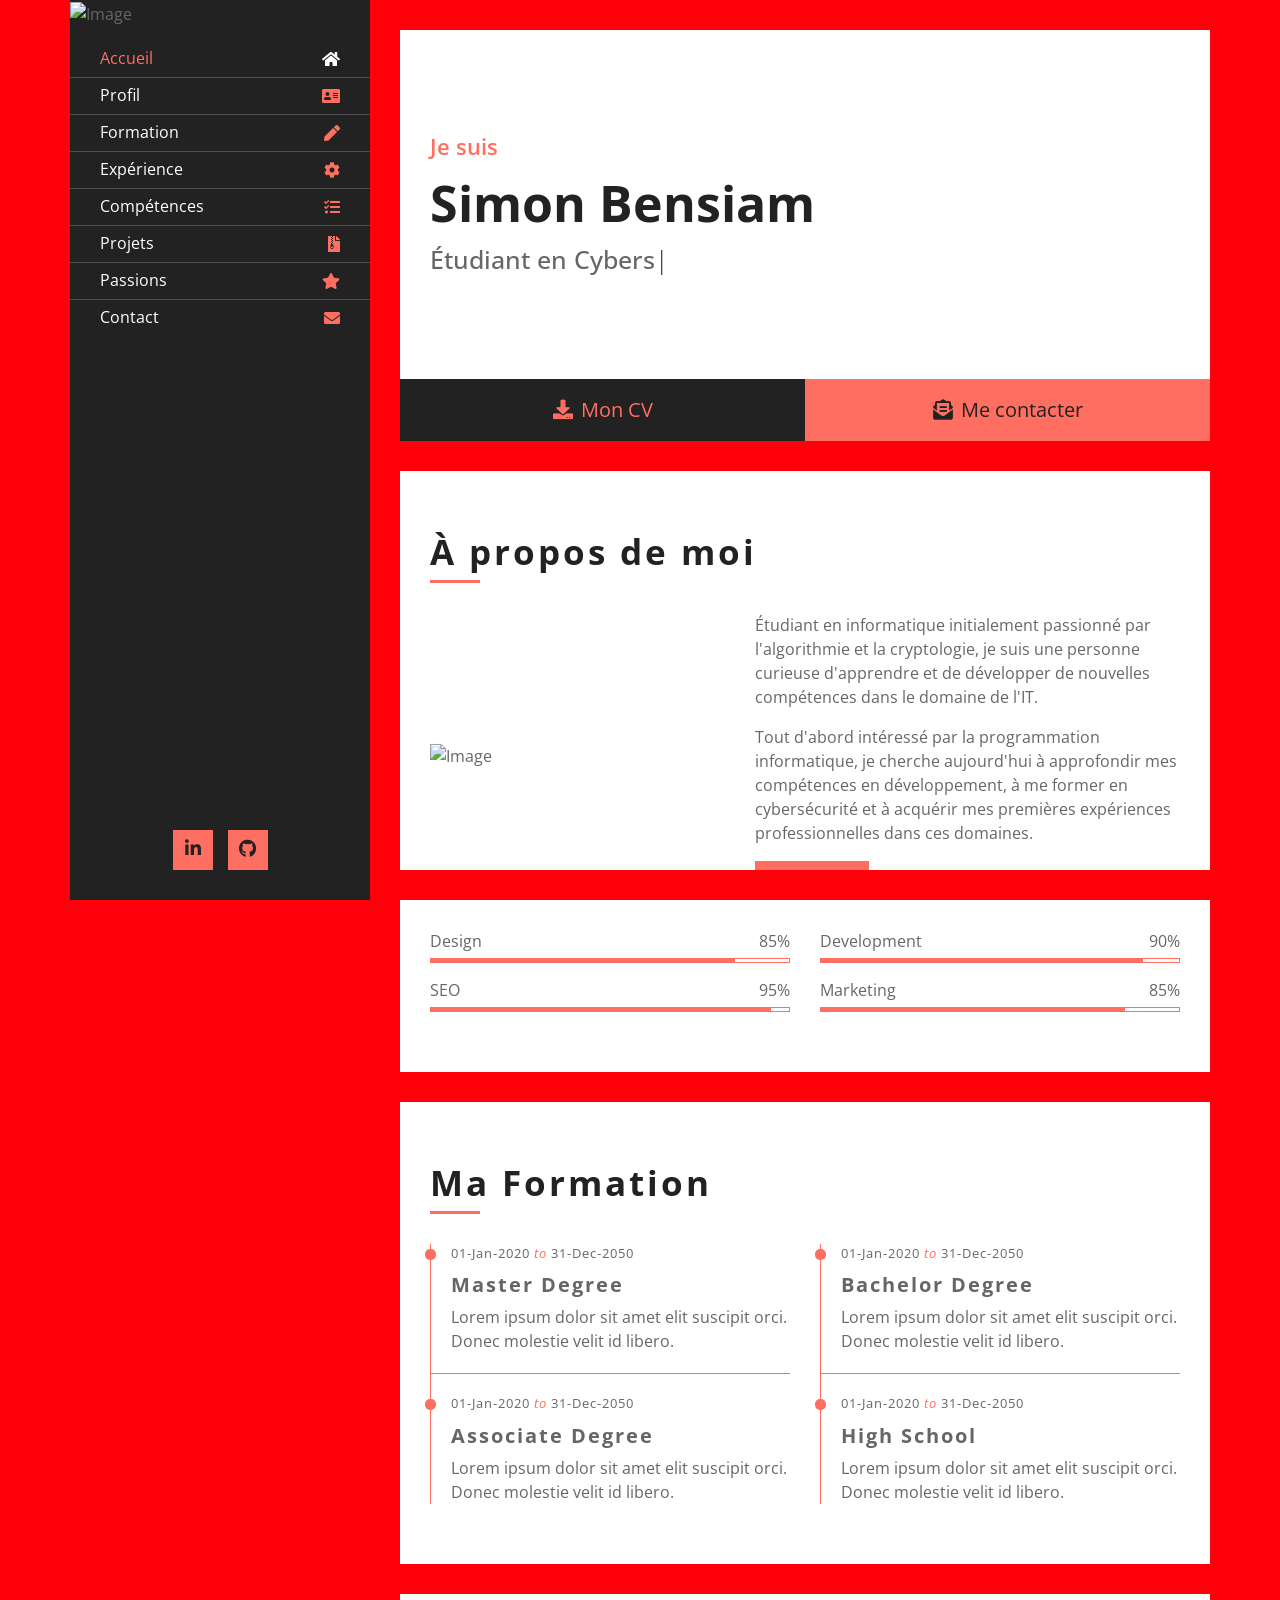
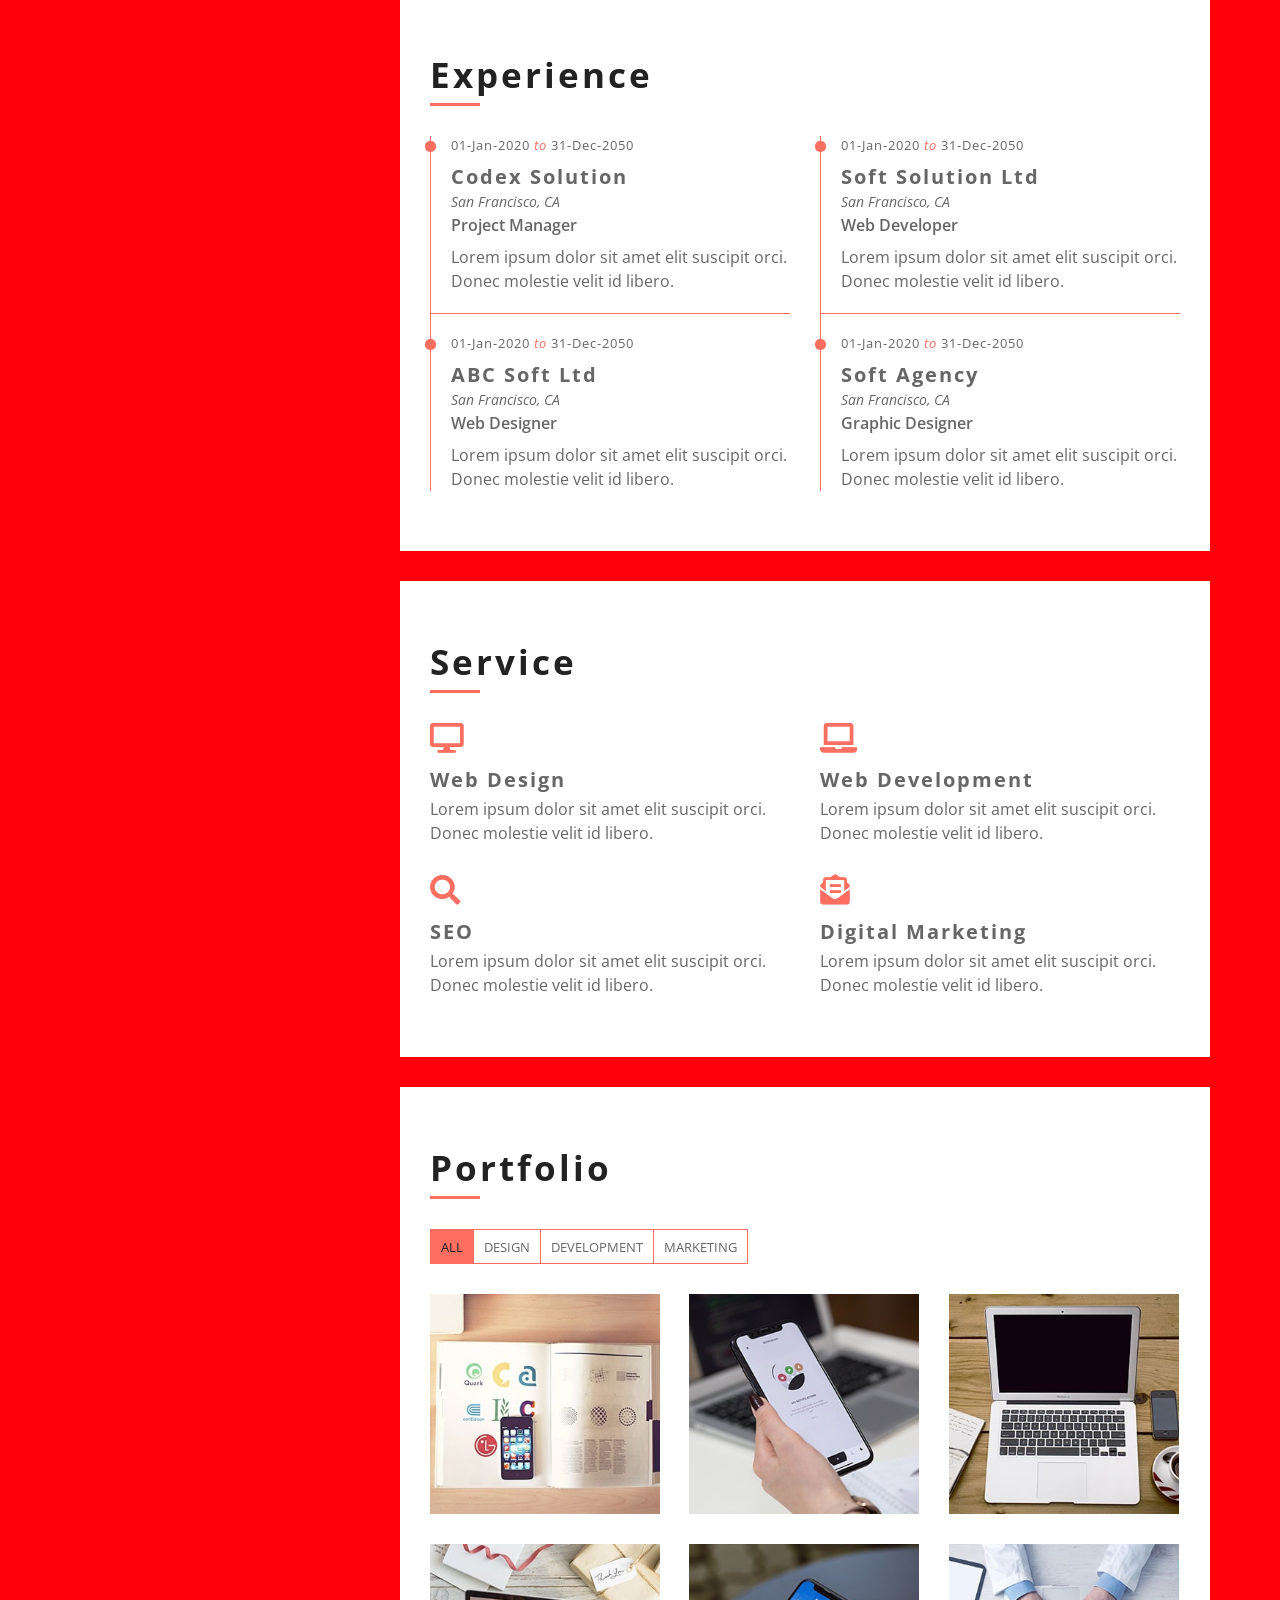
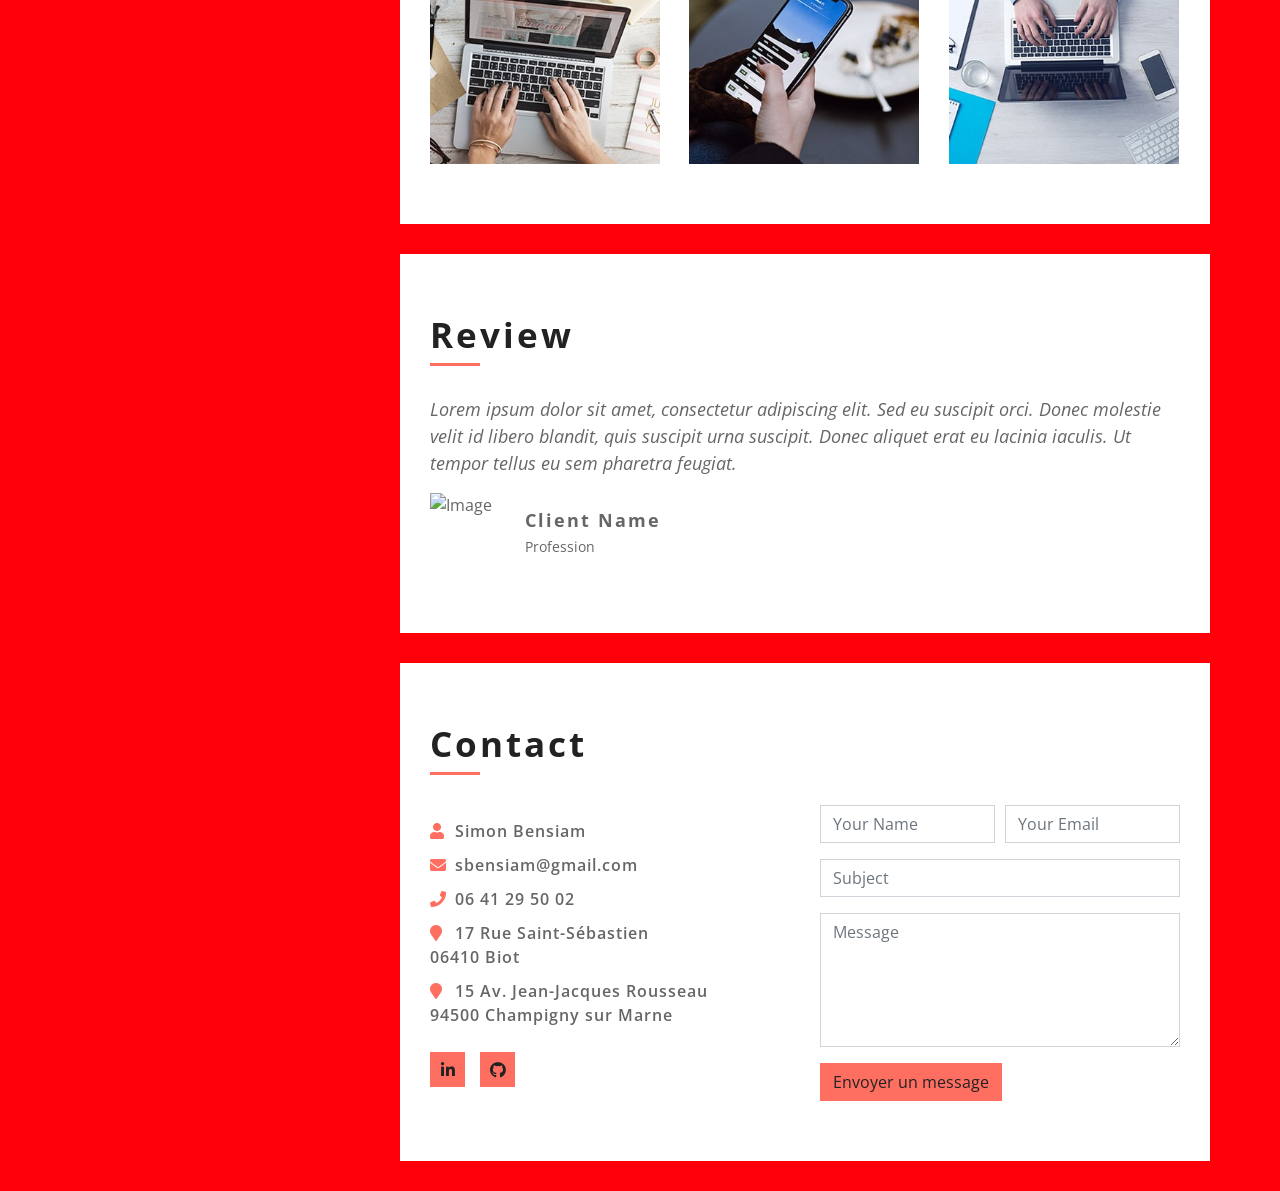
==== commit 2d337875: "Added emailjs" ====
--- a/index.html
+++ b/index.html
@@ -432,7 +432,6 @@
 							<div class="col-md-6">
 								<div class="contact-info">
 									<p><i class="fa fa-user"></i>Simon Bensiam</p>
-									<p><i class="fa fa-tag"></i>Étudiant en Cybersécurité</p>
 									<p><i class="fa fa-envelope"></i><a href="mailto:sbensiam@gmail.com">sbensiam@gmail.com</a></p>
 									<p><i class="fa fa-phone"></i><a href="tel:+33641295002">06 41 29 50 02</a></p>
 									<p><i class="fa fa-map-marker"></i>17 Rue Saint-Sébastien<br>06410 Biot</p>
@@ -460,7 +459,7 @@
 										<div class="form-group">
 											<textarea class="form-control" name="message" rows="5" placeholder="Message"></textarea>
 										</div>
-										<div><button class="btn" type="button" id="sendButton">Envoyer un message</button></div>
+										<div><button class="btn" type="submit" id="sendButton">Envoyer un message</button></div>
 									</form>
 								</div>
 							</div>
@@ -484,13 +483,8 @@
 		<script src="lib/waypoints/waypoints.min.js"></script>
 		<script src="lib/isotope/isotope.pkgd.min.js"></script>
 		<script src="lib/lightbox/js/lightbox.min.js"></script>
+		<script src="https://cdn.emailjs.com/dist/email.min.js"></script>
 		
-		<script src="https://cdn.emailjs.com/dist/email.min.js"></script>
-		<script>
-			(function () {
-			emailjs.init("sgxU_U3Jo-gEoQvbL")})();
-		</script>
-
 		<!-- Template Javascript -->
 		<script src="js/main.js"></script>
 	</body>
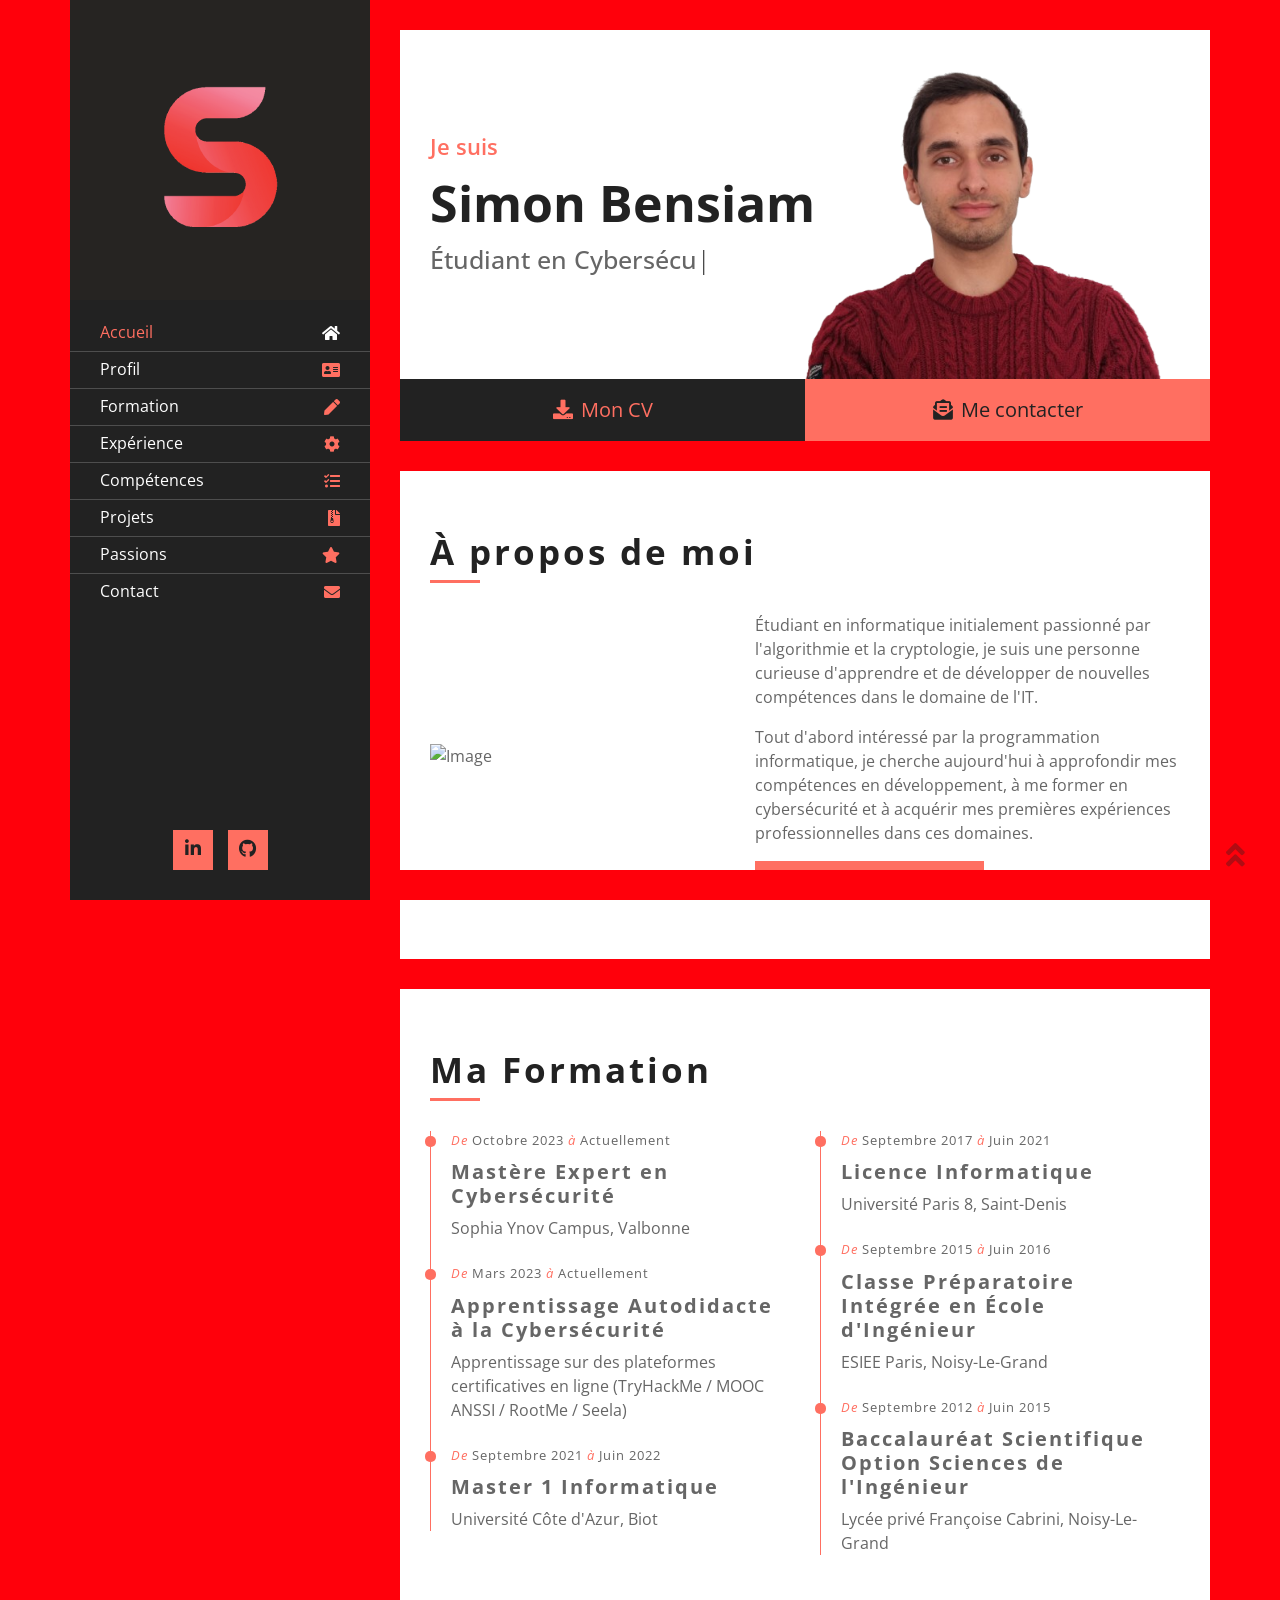
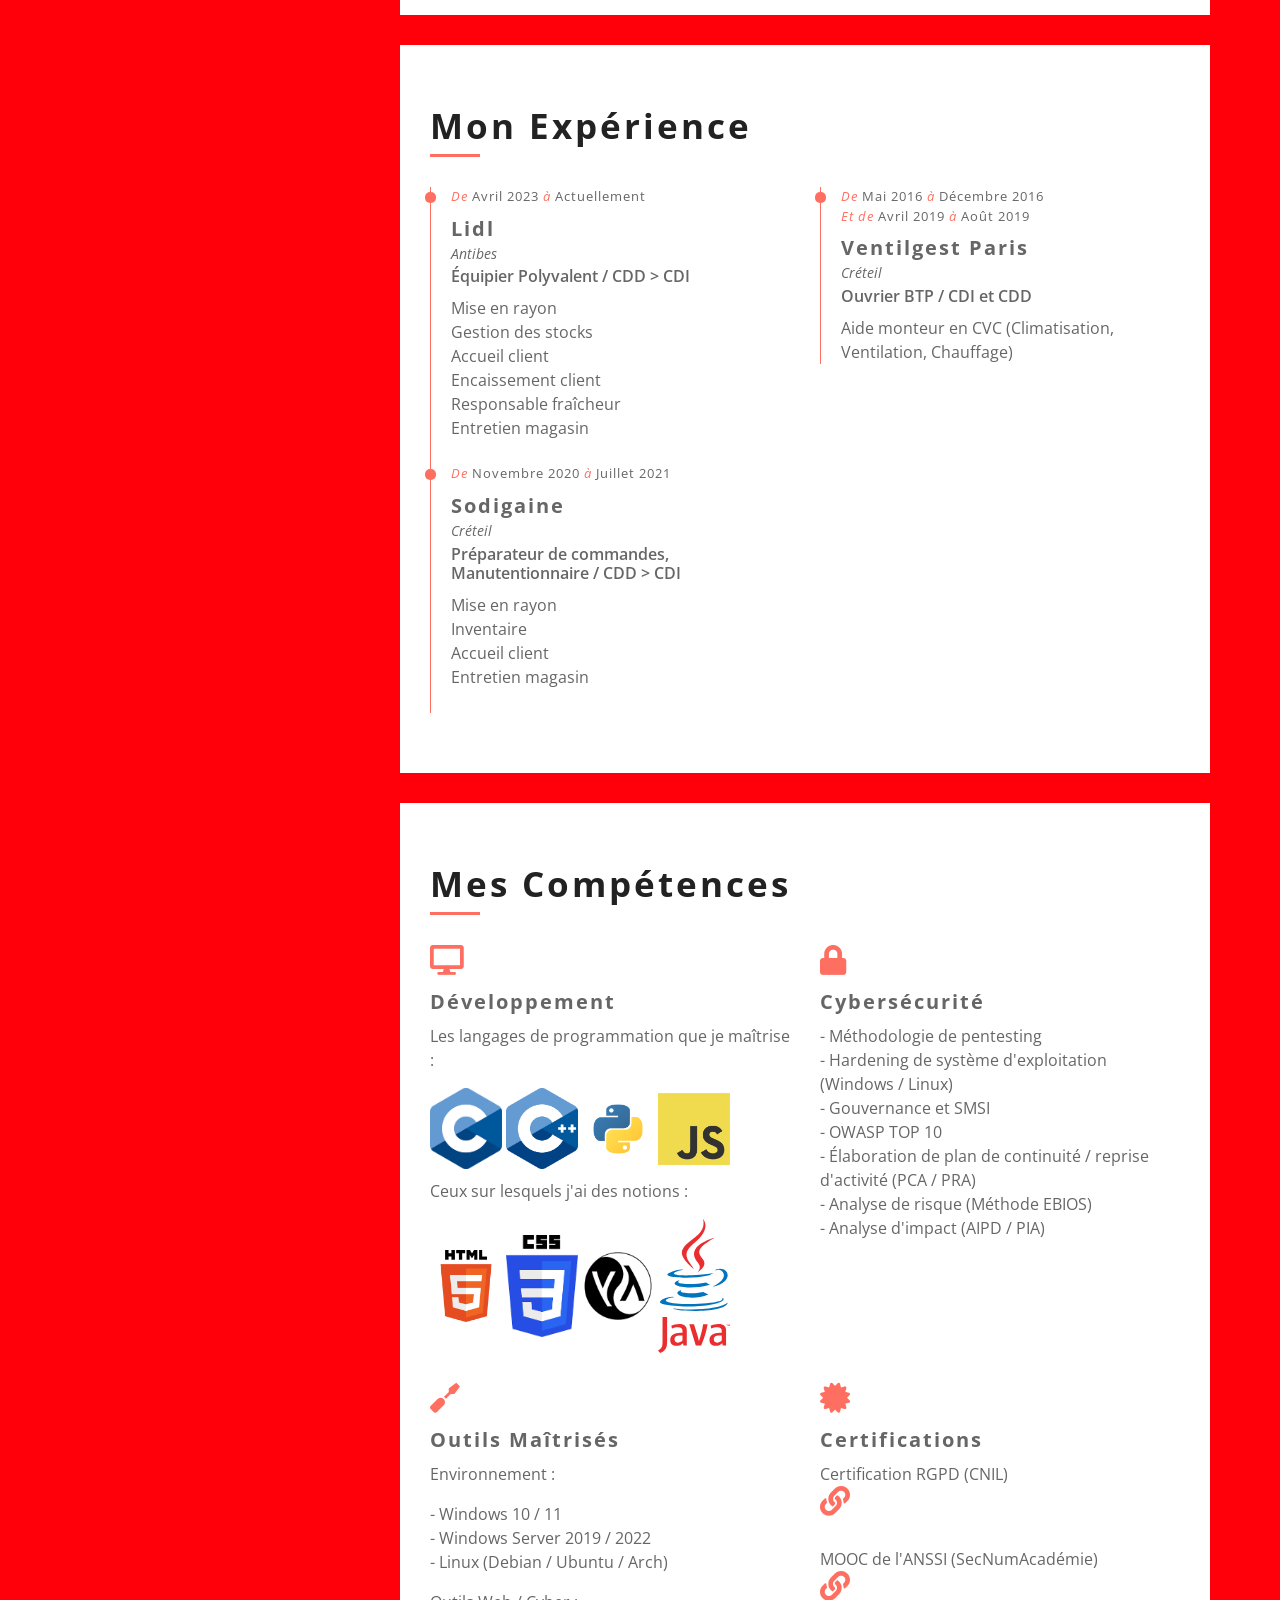
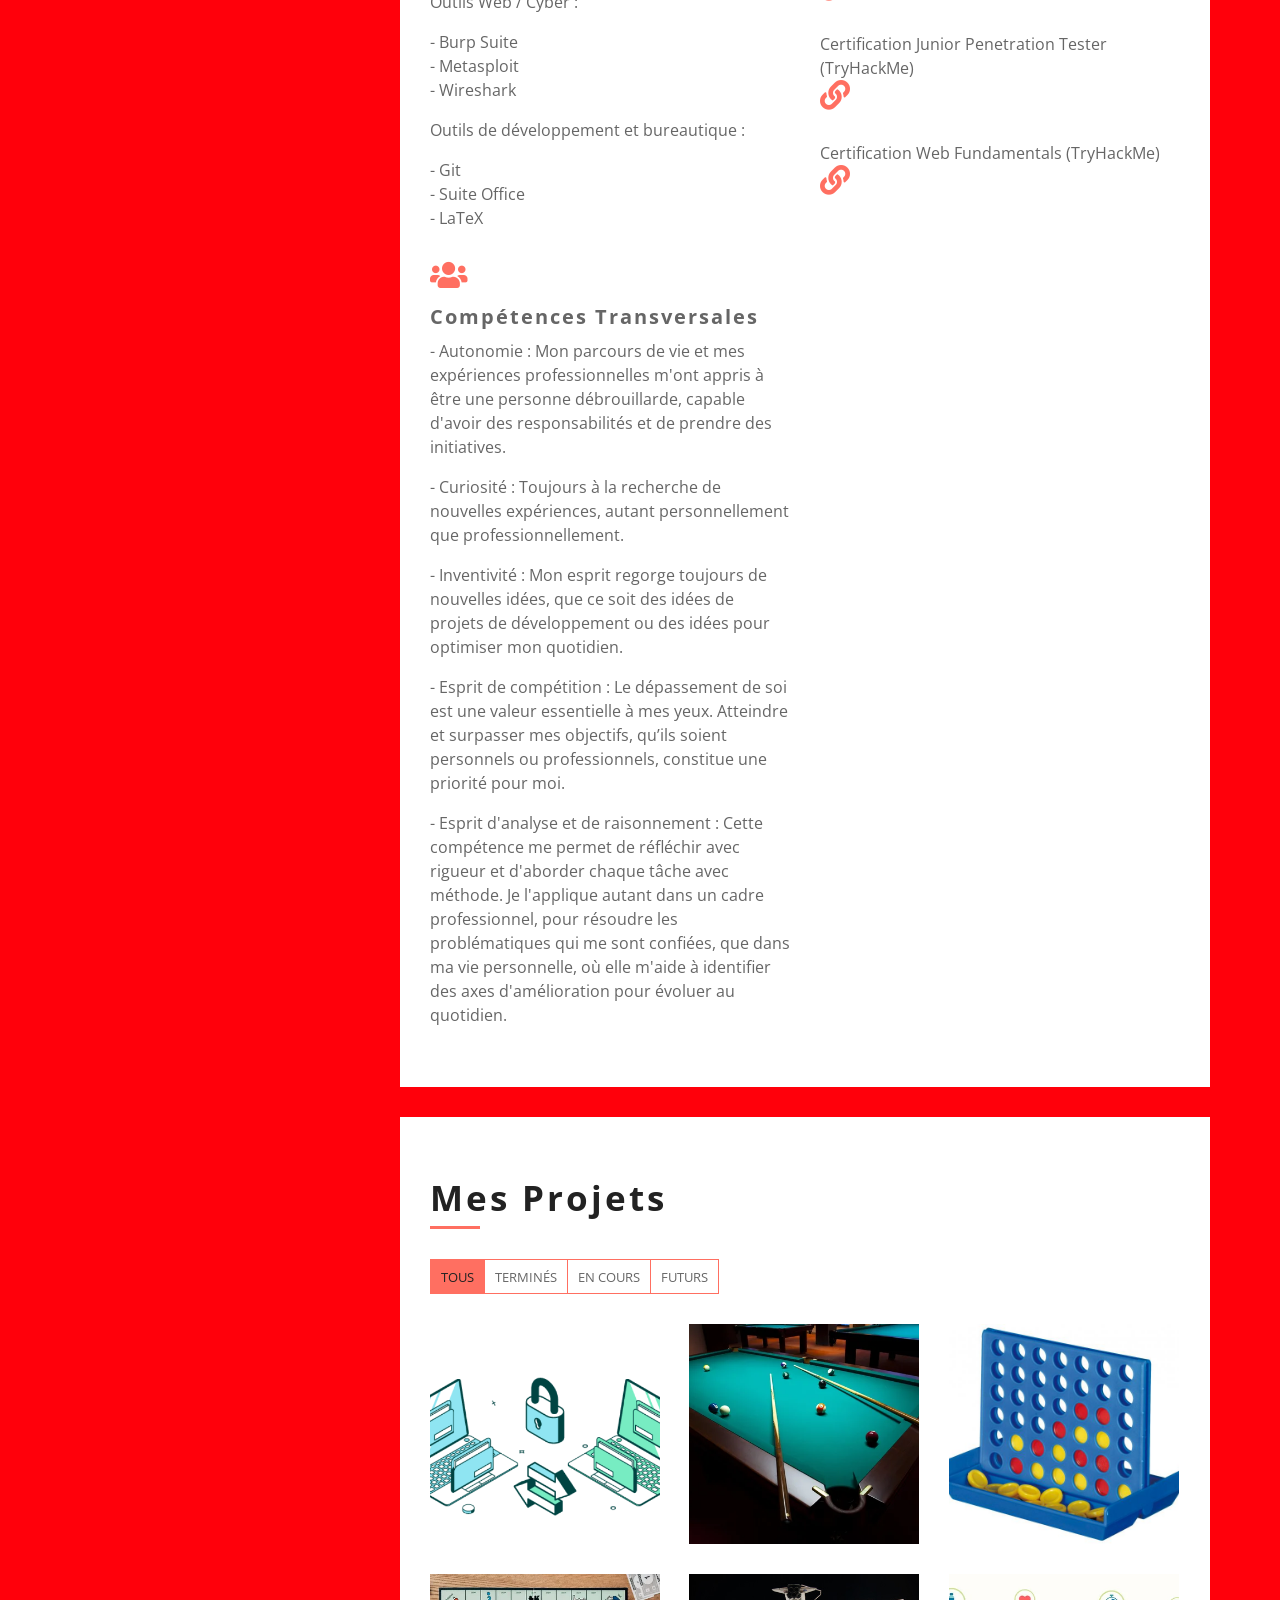
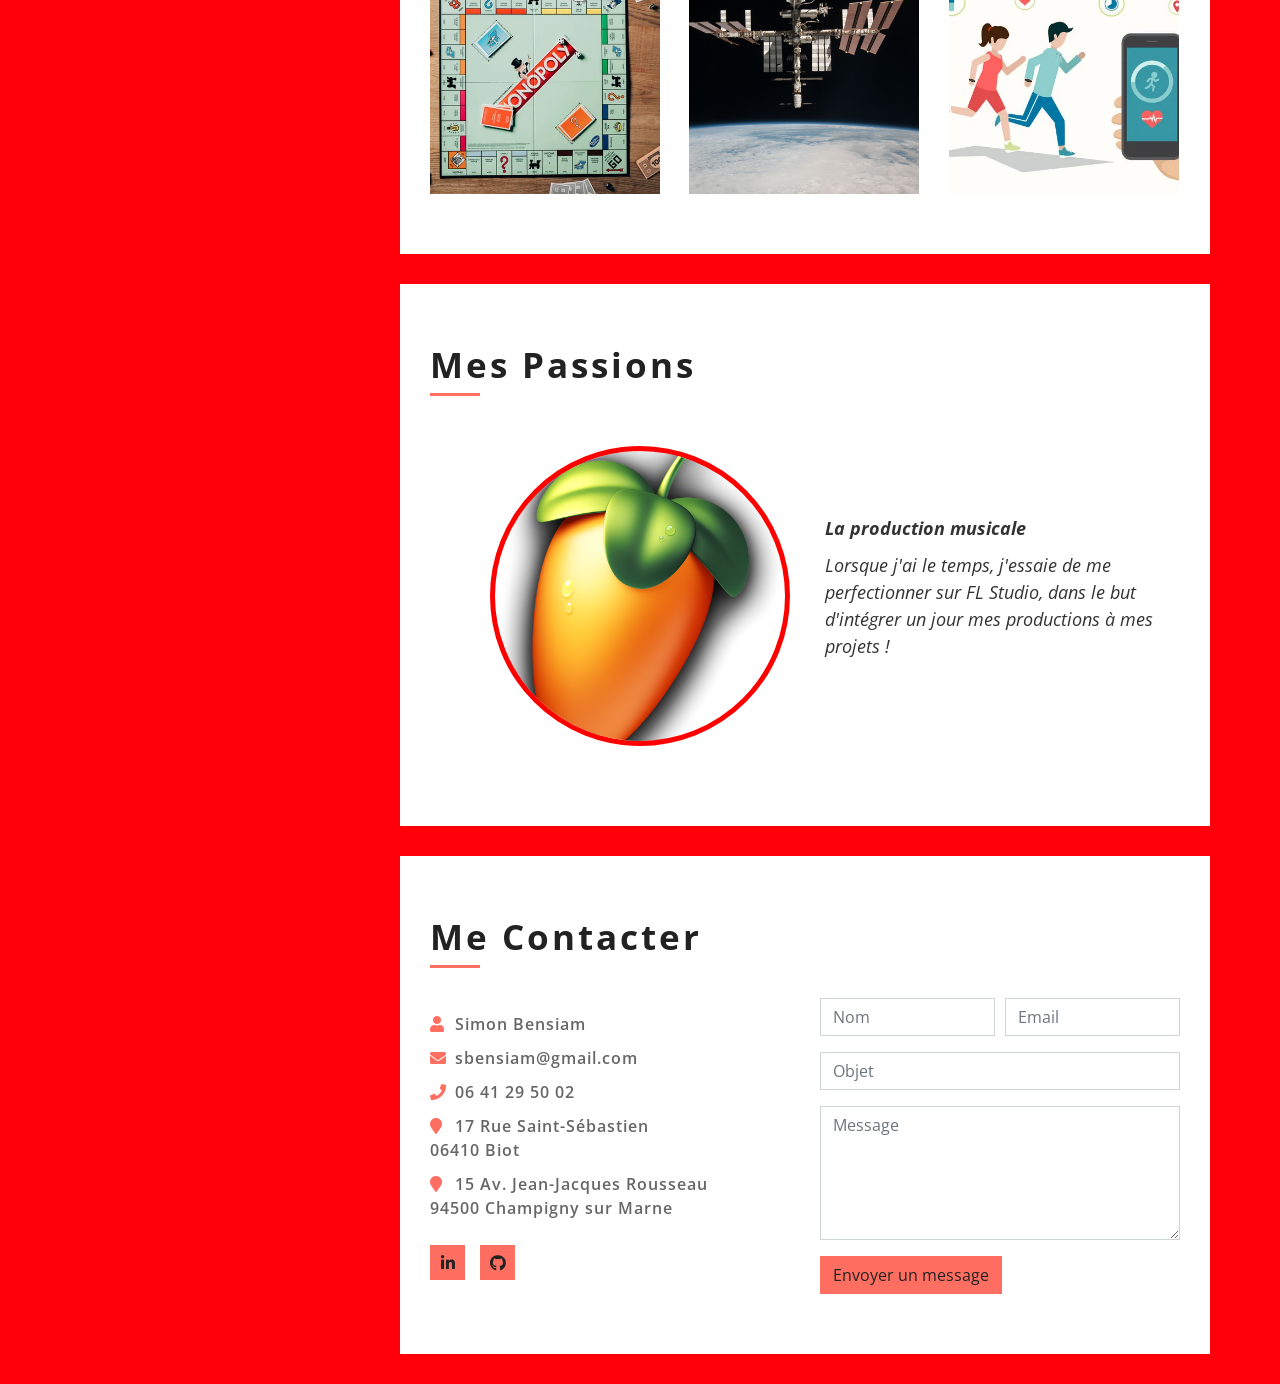
==== commit 01957bc1: "Updating Content" ====
--- a/index.html
+++ b/index.html
@@ -8,7 +8,7 @@
 		<meta content="Resume Website Template Free Download" name="description">
 
 		<!-- Favicon -->
-		<link href="img/favicon.png" rel="icon">
+		<link href="img/logo.png" rel="icon">
 
 		<!-- Google Fonts -->
 		<link href="https://fonts.googleapis.com/css2?family=Open+Sans:300;400;600;700;800&display=swap" rel="stylesheet">
@@ -28,7 +28,7 @@
 		<div class="wrapper">
 			<div class="sidebar">
 				<div class="sidebar-header">
-					<img src="img/profile-test.png" alt="Image">
+					<img src="img/logo.png" alt="Image">
 				</div>
 				<div class="sidebar-content">
 					<nav class="navbar navbar-expand-md bg-dark navbar-dark">
@@ -48,16 +48,16 @@
 									<a class="nav-link" href="#formation">Formation<i class="fa fa-pen"></i></a>
 								</li>
 								<li class="nav-item">
-									<a class="nav-link" href="#formation">Expérience<i class="fa fa-cog"></i></a>
-								</li>
-								<li class="nav-item">
-									<a class="nav-link" href="#service">Compétences<i class="fa fa-tasks"></i></a>
-								</li>
-								<li class="nav-item">
-									<a class="nav-link" href="#portfolio">Projets<i class="fa fa-file-archive"></i></a>
-								</li>
-								<li class="nav-item">
-									<a class="nav-link" href="#contact">Passions<i class="fa fa-star"></i></a>
+									<a class="nav-link" href="#experience">Expérience<i class="fa fa-cog"></i></a>
+								</li>
+								<li class="nav-item">
+									<a class="nav-link" href="#skills">Compétences<i class="fa fa-tasks"></i></a>
+								</li>
+								<li class="nav-item">
+									<a class="nav-link" href="#projects">Projets<i class="fa fa-file-archive"></i></a>
+								</li>
+								<li class="nav-item">
+									<a class="nav-link" href="#passions">Passions<i class="fa fa-star"></i></a>
 								</li>
 								<li class="nav-item">
 									<a class="nav-link" href="#contact">Contact<i class="fa fa-envelope"></i></a>
@@ -78,7 +78,7 @@
 						<p>Je suis</p>
 						<h1>Simon Bensiam</h1>
 						<h2></h2>
-						<div class="typed-text">Étudiant en Cybersécurité, Féru de développement, Adepte des nouvelles technologies, Cinéphile / Mélomane, "Semi" marathonien</div>
+						<div class="typed-text">Étudiant en Cybersécurité, Féru de développement, Adepte des nouvelles technologies, Cinéphile / Mélomane, Semi marathonien</div>
 					</div>
 				</div>
 				<!-- Header End -->
@@ -106,327 +106,324 @@
 								<p>
 									Étudiant en informatique initialement passionné par l'algorithmie et la cryptologie, je suis une personne curieuse d'apprendre et de développer de nouvelles compétences dans le domaine de l'IT. </p><p>Tout d'abord intéressé par la programmation informatique, je cherche aujourd'hui à approfondir mes compétences en développement, à me former en cybersécurité et à acquérir mes premières expériences professionnelles dans ces domaines.
 								</p>
-								<a class="btn" href="#contact">M'engager !</a>
-							</div>
+								<a class="btn" href="#contact">Mon profil vous intéresse ?</a>
+							</div>
+						</div>
+					</div>
+				</div>
+				<!-- About End -->
+				
+				<!-- Formation Start -->
+				<div class="formation" id="formation">
+					<div class="content-inner">
+						<div class="content-header">
+							<h2>Ma Formation</h2>
 						</div>
 						<div class="row">
 							<div class="col-md-6">
-								<div class="skills">
-									<div class="skill-name">
-										<p>Design</p><p>85%</p>
-									</div>
-									<div class="progress">
-										<div class="progress-bar" role="progressbar" aria-valuenow="85" aria-valuemin="0" aria-valuemax="100"></div>
-									</div>
-									<div class="skill-name">
-										<p>SEO</p><p>95%</p>
-									</div>
-									<div class="progress">
-										<div class="progress-bar" role="progressbar" aria-valuenow="95" aria-valuemin="0" aria-valuemax="100"></div>
-									</div>
-								</div>
-							</div>
-							<div class="col-md-6">
-								<div class="skills">
-									<div class="skill-name">
-										<p>Development</p><p>90%</p>
-									</div>
-									<div class="progress">
-										<div class="progress-bar" role="progressbar" aria-valuenow="90" aria-valuemin="0" aria-valuemax="100"></div>
-									</div>
-									<div class="skill-name">
-										<p>Marketing</p><p>85%</p>
-									</div>
-									<div class="progress">
-										<div class="progress-bar" role="progressbar" aria-valuenow="85" aria-valuemin="0" aria-valuemax="100"></div>
-									</div>
-								</div>
-							</div>
-						</div>
-					</div>
-				</div>
-				<!-- About End -->
-				
-				<!-- Education Start -->
-				<div class="formation" id="formation">
-					<div class="content-inner">
-						<div class="content-header">
-							<h2>Ma Formation</h2>
-						</div>
-						<div class="row align-items-center">
-							<div class="col-md-6">
-								<div class="edu-col">
-									<span>01-Jan-2020 <i>to</i> 31-Dec-2050</span>
-									<h3>Master Degree</h3>
-									<p>Lorem ipsum dolor sit amet elit suscipit orci. Donec molestie velit id libero.</p>
-								</div>
-							</div>
-							<div class="col-md-6">
-								<div class="edu-col">
-									<span>01-Jan-2020 <i>to</i> 31-Dec-2050</span>
-									<h3>Bachelor Degree</h3>
-									<p>Lorem ipsum dolor sit amet elit suscipit orci. Donec molestie velit id libero.</p>
-								</div>
-							</div>
-							<div class="col-md-6">
-								<div class="edu-col">
-									<span>01-Jan-2020 <i>to</i> 31-Dec-2050</span>
-									<h3>Associate Degree</h3>
-									<p>Lorem ipsum dolor sit amet elit suscipit orci. Donec molestie velit id libero.</p>
-								</div>
-							</div>
-							<div class="col-md-6">
-								<div class="edu-col">
-									<span>01-Jan-2020 <i>to</i> 31-Dec-2050</span>
-									<h3>High School</h3>
-									<p>Lorem ipsum dolor sit amet elit suscipit orci. Donec molestie velit id libero.</p>
-								</div>
-							</div>
-						</div>
-					</div>
-				</div>
-				<!-- Education Start -->
+								<div class="edu-col">
+									<span><i>De</i> Octobre 2023 <i>à</i> Actuellement</span>
+									<h3>Mastère Expert en Cybersécurité</h3>
+									<p>Sophia Ynov Campus, Valbonne</p><br>
+								</div>
+								<div class="edu-col">
+									<span><i>De</i> Mars 2023 <i>à</i> Actuellement</span>
+									<h3>Apprentissage Autodidacte à la Cybersécurité</h3>
+									<p>Apprentissage sur des plateformes certificatives en ligne (TryHackMe / MOOC ANSSI / RootMe / Seela)</p><br>
+								</div>
+								<div class="edu-col">
+									<span><i>De</i> Septembre 2021 <i>à</i> Juin 2022</span>
+									<h3>Master 1 Informatique</h3>
+									<p>Université Côte d'Azur, Biot</p>
+								</div>
+							</div>
+							<div class="col-md-6">
+								<div class="edu-col">
+									<span><i>De</i> Septembre 2017 <i>à</i> Juin 2021</span>
+									<h3>Licence Informatique</h3>
+									<p>Université Paris 8, Saint-Denis</p><br>
+								</div>
+								<div class="edu-col">
+									<span><i>De</i> Septembre 2015 <i>à</i> Juin 2016</span>
+									<h3>Classe Préparatoire Intégrée en École d'Ingénieur</h3>
+									<p>ESIEE Paris, Noisy-Le-Grand</p><br>
+								</div>
+								<div class="edu-col">
+									<span><i>De</i> Septembre 2012 <i>à</i> Juin 2015</span>
+									<h3>Baccalauréat Scientifique Option Sciences de l'Ingénieur</h3>
+									<p>Lycée privé Françoise Cabrini, Noisy-Le-Grand</p>
+								</div>
+							</div>	
+						</div>
+					</div>
+				</div>
+				<!-- Formation Start -->
 				
 				<!-- Experience Start -->
 				<div class="experience" id="experience">
 					<div class="content-inner">
 						<div class="content-header">
-							<h2>Experience</h2>
-						</div>
-						<div class="row align-items-center">
+							<h2>Mon Expérience</h2>
+						</div>
+						<div class="row">
 							<div class="col-md-6">
 								<div class="exp-col">
-									<span>01-Jan-2020 <i>to</i> 31-Dec-2050</span>
-									<h3>Codex Solution</h3>
-									<h4>San Francisco, CA</h4>
-									<h5>Project Manager</h5>
-									<p>Lorem ipsum dolor sit amet elit suscipit orci. Donec molestie velit id libero.</p>
-								</div>
-							</div>
-							<div class="col-md-6">
+									<span><i>De</i> Avril 2023 <i>à</i> Actuellement</span>
+									<h3>Lidl</h3>
+									<h4>Antibes</h4>
+									<h5>Équipier Polyvalent / CDD > CDI</h5>
+									<p>Mise en rayon<br>Gestion des stocks<br>Accueil client<br>Encaissement client<br>Responsable fraîcheur<br>Entretien magasin</p><br>
+								</div>
 								<div class="exp-col">
-									<span>01-Jan-2020 <i>to</i> 31-Dec-2050</span>
-									<h3>Soft Solution Ltd</h3>
-									<h4>San Francisco, CA</h4>
-									<h5>Web Developer</h5>
-									<p>Lorem ipsum dolor sit amet elit suscipit orci. Donec molestie velit id libero.</p>
+									<span><i>De</i> Novembre 2020 <i>à</i> Juillet 2021</span>
+									<h3>Sodigaine</h3>
+									<h4>Créteil</h4>
+									<h5>Préparateur de commandes, Manutentionnaire / CDD > CDI</h5>
+									<p>Mise en rayon<br>Inventaire<br>Accueil client<br>Entretien magasin</p><br>
 								</div>
 							</div>
 							<div class="col-md-6">
 								<div class="exp-col">
-									<span>01-Jan-2020 <i>to</i> 31-Dec-2050</span>
-									<h3>ABC Soft Ltd</h3>
-									<h4>San Francisco, CA</h4>
-									<h5>Web Designer</h5>
-									<p>Lorem ipsum dolor sit amet elit suscipit orci. Donec molestie velit id libero.</p>
-								</div>
-							</div>
-							<div class="col-md-6">
-								<div class="exp-col">
-									<span>01-Jan-2020 <i>to</i> 31-Dec-2050</span>
-									<h3>Soft Agency</h3>
-									<h4>San Francisco, CA</h4>
-									<h5>Graphic Designer</h5>
-									<p>Lorem ipsum dolor sit amet elit suscipit orci. Donec molestie velit id libero.</p>
-								</div>
-							</div>
-						</div>
-					</div>
-				</div>
-				<!-- Experience Start -->
-				
-				<!-- Service Start -->
-				<div class="service" id="service">
-					<div class="content-inner">
-						<div class="content-header">
-							<h2>Service</h2>
-						</div>
-						<div class="row align-items-center">
+									<span><i>De</i> Mai 2016 <i>à</i> Décembre 2016<br><i>Et de</i> Avril 2019 <i>à</i> Août 2019</span>
+									<h3>Ventilgest Paris</h3>
+									<h4>Créteil</h4>
+									<h5>Ouvrier BTP / CDI et CDD</h5>
+									<p>Aide monteur en CVC (Climatisation, Ventilation, Chauffage)</p>
+								</div>
+							</div>
+						</div>
+					</div>
+				</div>
+				<!-- Experience End -->
+				
+				<!-- Skills Start -->
+				<div class="skills" id="skills">
+					<div class="content-inner">
+						<div class="content-header">
+							<h2>Mes Compétences</h2>
+						</div>
+						<div class="row">
 							<div class="col-md-6">
 								<div class="srv-col">
 									<i class="fa fa-desktop"></i>
-									<h3>Web Design</h3>
-									<p>Lorem ipsum dolor sit amet elit suscipit orci. Donec molestie velit id libero.</p>
+									<h3>Développement</h3>
+									<p>Les langages de programmation que je maîtrise :</p>
+									<img src="img/c.png" width=20% height=20%>
+									<img src="img/c++.png" width=20% height=20%>
+									<img src="img/python.png" width=20% height=20%>
+									<img src="img/js.png" width=20% height=20%>
+									<p>Ceux sur lesquels j'ai des notions :</p>
+									<img src="img/html.png" width=20% height=20%>
+									<img src="img/css.png" width=20% height=20%>
+									<img src="img/lisp.png" width=20% height=20%>
+									<img src="img/java.svg" width=20% height=10%>
 								</div>
 							</div>
 							<div class="col-md-6">
 								<div class="srv-col">
-									<i class="fa fa-laptop"></i>
-									<h3>Web Development</h3>
-									<p>Lorem ipsum dolor sit amet elit suscipit orci. Donec molestie velit id libero.</p>
+									<i class="fa fa-lock"></i>
+									<h3>Cybersécurité</h3>
+									<p>- Méthodologie de pentesting<br>
+									- Hardening de système d'exploitation (Windows / Linux)<br>
+									- Gouvernance et SMSI<br>
+									- OWASP TOP 10<br>
+									- Élaboration de plan de continuité / reprise d'activité (PCA / PRA)<br>
+									- Analyse de risque (Méthode EBIOS)<br>
+									- Analyse d'impact (AIPD / PIA)</p>
 								</div>
 							</div>
 							<div class="col-md-6">
 								<div class="srv-col">
-									<i class="fa fa-search"></i>
-									<h3>SEO</h3>
-									<p>Lorem ipsum dolor sit amet elit suscipit orci. Donec molestie velit id libero.</p>
+									<i class="fa fa-screwdriver"></i>
+									<h3>Outils Maîtrisés</h3>
+									<p>Environnement :</p>
+									<p>- Windows 10 / 11<br>
+									- Windows Server 2019 / 2022<br>
+									- Linux (Debian / Ubuntu / Arch)
+									</p>
+									<p>Outils Web / Cyber :</p>
+									<p>- Burp Suite<br>
+									- Metasploit<br>
+									- Wireshark</p>
+									<p>Outils de développement et bureautique :</p>
+									<p>- Git<br>
+									- Suite Office<br>
+									- LaTeX</p>
 								</div>
 							</div>
 							<div class="col-md-6">
 								<div class="srv-col">
-									<i class="fa fa-envelope-open-text"></i>
-									<h3>Digital Marketing</h3>
-									<p>Lorem ipsum dolor sit amet elit suscipit orci. Donec molestie velit id libero.</p>
-								</div>
-							</div>
-						</div>
-					</div>
-				</div>
-				<!-- Service Start -->
-				
-				<!-- Portfolio Start -->
-				<div class="portfolio" id="portfolio">
-					<div class="content-inner">
-						<div class="content-header">
-							<h2>Portfolio</h2>
+									<i class="fa fa-certificate"></i>
+									<h3>Certifications</h3>
+									<p>Certification RGPD (CNIL)
+									<a href="https://www.linkedin.com/in/simon-bensiam/details/certifications/urn:li:fsd_profileCertification:(ACoAACtVYkwBWKzlnW1UMA1Vt9ps_cgIn9SM0wE,319641083)/treasury/" target="_blank" class="link-details" title="Lien"><br><i class="fa fa-link"></i></a></p>
+									<p>MOOC de l'ANSSI (SecNumAcadémie)<a href="https://www.linkedin.com/in/simon-bensiam/details/certifications/1708436350960/single-media-viewer/?profileId=ACoAACtVYkwBWKzlnW1UMA1Vt9ps_cgIn9SM0wE" target="_blank" class="link-details" title="Lien"><br><i class="fa fa-link"></i></a></p>
+									<p>Certification Junior Penetration Tester (TryHackMe)<a href="https://tryhackme-certificates.s3-eu-west-1.amazonaws.com/THM-2QGBZITJW3.png" target="_blank" class="link-details" title="Lien"><br><i class="fa fa-link"></i></a></p>
+									<p>Certification Web Fundamentals (TryHackMe)<a href="https://tryhackme-certificates.s3-eu-west-1.amazonaws.com/THM-XWFETPE1RK.png" target="_blank" class="link-details" title="Lien"><br><i class="fa fa-link"></i></a></p>
+								</div>
+							</div>
+							<div class="col-md-6">
+								<div class="srv-col">
+									<i class="fa fa-users"></i>
+									<h3>Compétences Transversales</h3>
+									<p>- Autonomie : Mon parcours de vie et mes expériences professionnelles m'ont appris à être une personne débrouillarde, capable d'avoir des responsabilités et de prendre des initiatives.</p>
+									<p>- Curiosité : Toujours à la recherche de nouvelles expériences, autant personnellement que professionnellement.</p>
+									<p>- Inventivité : Mon esprit regorge toujours de nouvelles idées, que ce soit des idées de projets de développement ou des idées pour optimiser mon quotidien.</p>
+									<p>- Esprit de compétition : Le dépassement de soi est une valeur essentielle à mes yeux. Atteindre et surpasser mes objectifs, qu’ils soient personnels ou professionnels, constitue une priorité pour moi.</p>
+									<p>- Esprit d'analyse et de raisonnement : Cette compétence me permet de réfléchir avec rigueur et d'aborder chaque tâche avec méthode. Je l'applique autant dans un cadre professionnel, pour résoudre les problématiques qui me sont confiées, que dans ma vie personnelle, où elle m'aide à identifier des axes d'amélioration pour évoluer au quotidien.</p>
+								</div>
+							</div>
+						</div>
+					</div>
+				</div>
+				<!-- Skills Start -->
+				
+				<!-- Projects Start -->
+				<div class="projects" id="projects">
+					<div class="content-inner">
+						<div class="content-header">
+							<h2>Mes Projets</h2>
 						</div>
 						<div class="row">
 							<div class="col-lg-12">
-								<ul id="portfolio-flters">
-									<li data-filter="*" class="filter-active">All</li>
-									<li data-filter=".web-des">Design</li>
-									<li data-filter=".web-dev">Development</li>
-									<li data-filter=".dig-mar">Marketing</li>
+								<ul id="projects-flters">
+									<li data-filter="*" class="filter-active">Tous</li>
+									<li data-filter=".finished">Terminés</li>
+									<li data-filter=".ongoing">En Cours</li>
+									<li data-filter=".future">Futurs</li>
 								</ul>
 							</div>
 						</div>
-						<div class="row portfolio-container">
-							<div class="col-lg-4 col-md-6 portfolio-item web-des">
-								<div class="portfolio-wrap">
-									<figure>
-										<img src="img/portfolio-1.jpg" class="img-fluid" alt="">
-										<a href="img/portfolio-1.jpg" data-lightbox="portfolio" data-title="Project Name" class="link-preview" title="Preview"><i class="fa fa-eye"></i></a>
-										<a href="#" class="link-details" title="More Details"><i class="fa fa-link"></i></a>
-										<a class="portfolio-title" href="#">Project Name <span>Web Design</span></a>
-									</figure>
-								</div>
-							</div>
-
-							<div class="col-lg-4 col-md-6 portfolio-item web-des">
-								<div class="portfolio-wrap">
-									<figure>
-										<img src="img/portfolio-2.jpg" class="img-fluid" alt="">
-										<a href="img/portfolio-2.jpg" class="link-preview" data-lightbox="portfolio" data-title="Project Name" title="Preview"><i class="fa fa-eye"></i></a>
-										<a href="#" class="link-details" title="More Details"><i class="fa fa-link"></i></a>
-										<a class="portfolio-title" href="#">Project Name <span>Web Design</span></a>
-									</figure>
-								</div>
-							</div>
-
-							<div class="col-lg-4 col-md-6 portfolio-item web-dev">
-								<div class="portfolio-wrap">
-									<figure>
-										<img src="img/portfolio-3.jpg" class="img-fluid" alt="">
-										<a href="img/portfolio-3.jpg" class="link-preview" data-lightbox="portfolio" data-title="Project Name" title="Preview"><i class="fa fa-eye"></i></a>
-										<a href="#" class="link-details" title="More Details"><i class="fa fa-link"></i></a>
-										<a class="portfolio-title" href="#">Project Name <span>Web Development</span></a>
-									</figure>
-								</div>
-							</div>
-
-							<div class="col-lg-4 col-md-6 portfolio-item web-dev">
-								<div class="portfolio-wrap">
-									<figure>
-										<img src="img/portfolio-4.jpg" class="img-fluid" alt="">
-										<a href="img/portfolio-4.jpg" class="link-preview" data-lightbox="portfolio" data-title="Project Name" title="Preview"><i class="fa fa-eye"></i></a>
-										<a href="#" class="link-details" title="More Details"><i class="fa fa-link"></i></a>
-										<a class="portfolio-title" href="#">Project Name <span>Web Development</span></a>
-									</figure>
-								</div>
-							</div>
-
-							<div class="col-lg-4 col-md-6 portfolio-item dig-mar">
-								<div class="portfolio-wrap">
-									<figure>
-										<img src="img/portfolio-5.jpg" class="img-fluid" alt="">
-										<a href="img/portfolio-5.jpg" class="link-preview" data-lightbox="portfolio" data-title="Project Name" title="Preview"><i class="fa fa-eye"></i></a>
-										<a href="#" class="link-details" title="More Details"><i class="fa fa-link"></i></a>
-										<a class="portfolio-title" href="#">Project Name <span>Digital Marketing</span></a>
-									</figure>
-								</div>
-							</div>
-
-							<div class="col-lg-4 col-md-6 portfolio-item dig-mar">
-								<div class="portfolio-wrap">
-									<figure>
-										<img src="img/portfolio-6.jpg" class="img-fluid" alt="">
-										<a href="img/portfolio-6.jpg" class="link-preview" data-lightbox="portfolio" data-title="Project Name" title="Preview"><i class="fa fa-eye"></i></a>
-										<a href="#" class="link-details" title="More Details"><i class="fa fa-link"></i></a>
-										<a class="portfolio-title" href="#">Project Name <span>Digital Marketing</span></a>
-									</figure>
-								</div>
-							</div>
-						</div>
-					</div>
-				</div>
-				<!-- Portfolio Start -->
-				
-				<!-- Review Start -->
-				<div class="review" id="review">
-					<div class="content-inner">
-						<div class="content-header">
-							<h2>Review</h2>
-						</div>
-						<div class="row align-items-center review-slider">
+						<div class="row projects-container">
+							<div class="col-lg-4 col-md-6 projects-item finished">
+								<div class="projects-wrap">
+									<figure>
+										<img src="img/secure_chat.png" class="img-fluid" alt="">
+										<a href="img/secure_chat.png" data-lightbox="projects" data-title="Application de messagerie sécurisée avec chiffrement de bout en bout.<br> Utilise l'algorithme Double Ratchet<br>(Échange de clés Diffie-Hellman + Fonction de dérivation de clés)<br>Développé en Python" class="link-preview" title="Détails"><i class="fa fa-eye"></i></a>
+										<a href="https://github.com/Skoum-SB/SecureChat" target="_blank" class="link-details" title="Lien"><i class="fa fa-link"></i></a>
+										<a class="projects-title">SecureChat <span>Développement / Cryptographie</span></a>
+									</figure>
+								</div>
+							</div>
+
+							<div class="col-lg-4 col-md-6 projects-item finished">
+								<div class="projects-wrap">
+									<figure>
+										<img src="img/pool_game.jpg" class="img-fluid" alt="">
+										<a href="img/pool_game.jpg" class="link-preview" data-lightbox="projects" data-title="Application Web permettant de jouer au billard en ligne<br>Application développé en JavaScript en utilisant l'architecture MVC<br>Modèle / Vue / Contrôleur" title="Détails"><i class="fa fa-eye"></i></a>
+										<a href="https://github.com/Skoum-SB/Pool-Game" target="_blank" class="link-details" title="Lien"><i class="fa fa-link"></i></a>
+										<a class="projects-title">Pool-Game <span>Développement / Application Web</span></a>
+									</figure>
+								</div>
+							</div>
+
+							<div class="col-lg-4 col-md-6 projects-item finished">
+								<div class="projects-wrap">
+									<figure>
+										<img src="img/connect4.jpg" class="img-fluid" alt="">
+										<a href="img/connect4.jpg" class="link-preview" data-lightbox="projects" data-title="Jeu du Puissance 4 Joueur contre Ordinateur<br>Utilise le multithreading optimiser le temps de recherche du meilleur coup<br>Développé en C++" title="Détails"><i class="fa fa-eye"></i></a>
+										<a href="https://github.com/Skoum-SB/Connect-4" target="_blank" class="link-details" title="Lien"><i class="fa fa-link"></i></a>
+										<a class="projects-title">Connect 4<span>Développement / IA / Multithreading</span></a>
+									</figure>
+								</div>
+							</div>
+
+							<div class="col-lg-4 col-md-6 projects-item finished">
+								<div class="projects-wrap">
+									<figure>
+										<img src="img/monopoly.jpg" class="img-fluid" alt="">
+										<a href="img/monopoly.jpg" class="link-preview" data-lightbox="projects" data-title="Jeu du Monopoly en ligne<br>Développement de plusieurs clients / serveurs en différents langages<br>Création d'un protocole commun pour que toutes les versions puissent communiquer entre elles" title="Détails"><i class="fa fa-eye"></i></a>
+										<a href="https://github.com/Skoum-SB/Monopoly" target="_blank" class="link-details" title="Lien"><i class="fa fa-link"></i></a>
+										<a class="projects-title">Monopoly<span>Développement / Réseau</span></a>
+									</figure>
+								</div>
+							</div>
+
+							<div class="col-lg-4 col-md-6 projects-item ongoing">
+								<div class="projects-wrap">
+									<figure>
+										<img src="img/space.jpg" class="img-fluid" alt="">
+										<a href="img/space.jpg" class="link-preview" data-lightbox="projects" data-title="Développement d'un jeu d'énigmes en coopération sur le thème de l'espace<br>Développé à l'aide d'Unreal Engine 5" title="Détails"><i class="fa fa-eye"></i></a>
+										<a class="projects-title">Projet "SpaceScape"<span>Développement / Programmation 3D</span></a>
+									</figure>
+								</div>
+							</div>
+
+							<div class="col-lg-4 col-md-6 projects-item future">
+								<div class="projects-wrap">
+									<figure>
+										<img src="img/running.jpg" class="img-fluid" alt="">
+										<a href="img/running.jpg" class="link-preview" data-lightbox="projects" data-title="Développement d'une application pour smartphone de suivi des performances de course" title="Détails"><i class="fa fa-eye"></i></a>
+										<a class="projects-title">Running App<span>Développement Mobile</span></a>
+									</figure>
+								</div>
+							</div>
+						</div>
+					</div>
+				</div>
+				<!-- Projects End -->
+				
+				<!-- Passions Start -->
+				<div class="passions" id="passions">
+					<div class="content-inner">
+						<div class="content-header">
+							<h2>Mes Passions</h2>
+						</div>
+						<div class="row align-items-center passions-slider">
 							<div class="col-md-12">
-								<div class="review-slider-item">
-									<div class="review-text">
-										<p>
-											Lorem ipsum dolor sit amet, consectetur adipiscing elit. Sed eu suscipit orci. Donec molestie velit id libero blandit, quis suscipit urna suscipit. Donec aliquet erat eu lacinia iaculis. Ut tempor tellus eu sem pharetra feugiat.
-										</p>
-									</div>
-									<div class="review-img">
-										<img src="img/review-1.jpg" alt="Image">
-										<div class="review-name">
-											<h3>Client Name</h3>
-											<p>Profession</p>
-										</div>
+								<div class="passions-slider-item">
+									<div class="passions-img">
+										<img src="img/course.jpg" alt="Image">
+									</div>
+									<div class="passions-text">
+										<p>La course à pied</p>
+										<p>J'ai pour objectif de réussir à faire un marathon en moins de 4H !<br>Record personnel actuel sur semi-marathon : 1h56m17s</p>
 									</div>
 								</div>
 							</div>
 							<div class="col-md-12">
-								<div class="review-slider-item">
-									<div class="review-text">
-										<p>
-											Lorem ipsum dolor sit amet, consectetur adipiscing elit. Sed eu suscipit orci. Donec molestie velit id libero blandit, quis suscipit urna suscipit. Donec aliquet erat eu lacinia iaculis. Ut tempor tellus eu sem pharetra feugiat.
-										</p>
-									</div>
-									<div class="review-img">
-										<img src="img/review-2.jpg" alt="Image">
-										<div class="review-name">
-											<h3>Client Name</h3>
-											<p>Profession</p>
-										</div>
+								<div class="passions-slider-item">
+									<div class="passions-img">
+										<img src="img/fl.png" alt="Image">
+									</div>
+									<div class="passions-text">
+										<p>La production musicale</p>
+										<p>Lorsque j'ai le temps, j'essaie de me perfectionner sur FL Studio, dans le but d'intégrer un jour mes productions à mes projets !</p>
 									</div>
 								</div>
 							</div>
 							<div class="col-md-12">
-								<div class="review-slider-item">
-									<div class="review-text">
-										<p>
-											Lorem ipsum dolor sit amet, consectetur adipiscing elit. Sed eu suscipit orci. Donec molestie velit id libero blandit, quis suscipit urna suscipit. Donec aliquet erat eu lacinia iaculis. Ut tempor tellus eu sem pharetra feugiat.
-										</p>
-									</div>
-									<div class="review-img">
-										<img src="img/review-3.jpg" alt="Image">
-										<div class="review-name">
-											<h3>Client Name</h3>
-											<p>Profession</p>
-										</div>
-									</div>
-								</div>
-							</div>
-						</div>
-					</div>
-				</div>
-				<!-- Review End -->
+								<div class="passions-slider-item">
+									<div class="passions-img">
+										<img src="img/paysage.jpg" alt="Image">
+									</div>
+									<div class="passions-text">
+										<p>La Randonnée</p>
+										<p>Découvrir les plus beaux sites naturels et s'évader pendant une ou plusieurs journées est essentiel pour moi !</p>
+									</div>
+								</div>
+							</div>
+							<div class="col-md-12">
+								<div class="passions-slider-item">
+									<div class="passions-img">
+										<img src="img/soon.jpg" alt="Image">
+									</div>
+									<div class="passions-text">
+										<p>A venir !</p>
+										<p></p>
+									</div>
+								</div>
+							</div>
+						</div>
+					</div>
+				</div>
+				<!-- Passions End -->
 				
 				<!-- Contact Start -->
 				<div class="contact" id="contact">
 					<div class="content-inner">
 						<div class="content-header">
-							<h2>Contact</h2>
+							<h2>Me Contacter</h2>
 						</div>
 						<div class="row align-items-center">
 							<div class="col-md-6">
@@ -447,14 +444,14 @@
 									<form id="contactForm">
 										<div class="form-row">
 											<div class="form-group col-md-6">
-												<input type="text" class="form-control" name="name" placeholder="Your Name" />
+												<input type="text" class="form-control" name="name" placeholder="Nom" />
 											</div>
 											<div class="form-group col-md-6">
-												<input type="email" class="form-control" name="email" placeholder="Your Email" />
+												<input type="email" class="form-control" name="email" placeholder="Email" />
 											</div>
 										</div>
 										<div class="form-group">
-											<input type="text" class="form-control" name="subject" placeholder="Subject" />
+											<input type="text" class="form-control" name="subject" placeholder="Objet" />
 										</div>
 										<div class="form-group">
 											<textarea class="form-control" name="message" rows="5" placeholder="Message"></textarea>
--- a/css/style.css
+++ b/css/style.css
@@ -315,7 +315,7 @@
 
 .header .content-inner {
     padding: 100px 30px;
-    background: url(../img/profile-test.png) right bottom no-repeat;
+    background: url(../img/profile.png) right bottom no-repeat;
     background-size: contain;
 }
 
@@ -560,6 +560,7 @@
 }
 
 
+
 /**********************************/
 /********* Experience CSS *********/
 /**********************************/
@@ -648,32 +649,36 @@
 
 
 /**********************************/
-/*********** Service CSS **********/
-/**********************************/
-.service {
+/*********** skills CSS **********/
+/**********************************/
+.skills {
     position: relative;
     padding: 60px 30px 30px 30px;
     background: #ffffff;
     border-bottom: 30px solid #FF000B;
 }
 
-.service .srv-col {
+.skills .srv-col {
     position: relative;
     width: 100%;
     margin-bottom: 30px;
 }
 
-.service .srv-col i {
+.skills .srv-col i {
     font-size: 30px;
     color: #FF6F61;
     margin-bottom: 15px;
 }
 
-.service .srv-col h3 {
+.skills .srv-col h3 {
     font-size: 20px;
     font-weight: 700;
     letter-spacing: 2px;
     margin-bottom: 5px;
+}
+
+.skills .srv-col p {
+    margin-top: 10px;
 }
 
 .experience .exp-col h4 {
@@ -695,23 +700,23 @@
 
 
 /**********************************/
-/********** Portfolio CSS *********/
-/**********************************/
-.portfolio {
+/********** projects CSS *********/
+/**********************************/
+.projects {
     position: relative;
     padding: 60px 30px 30px 30px;
     background: #ffffff;
     border-bottom: 30px solid #FF000B;
 }
 
-.portfolio #portfolio-flters {
+.projects #projects-flters {
     padding: 0;
     margin: -15px 0 30px 0;
     list-style: none;
     font-size: 0;
 }
 
-.portfolio #portfolio-flters li {
+.projects #projects-flters li {
     cursor: pointer;
     margin: 15px -1px 0 0;
     display: inline-block;
@@ -726,19 +731,19 @@
     transition: all 0.3s ease-in-out;
 }
 
-.portfolio #portfolio-flters li:hover,
-.portfolio #portfolio-flters li.filter-active {
+.projects #projects-flters li:hover,
+.projects #projects-flters li.filter-active {
     background: #FF6F61;
     color: #222222;
 }
 
-.portfolio .portfolio-item {
+.projects .projects-item {
     position: relative;
     height: 250px;
     overflow: hidden;
 }
 
-.portfolio .portfolio-item figure {
+.projects .projects-item figure {
     background: #ffffff;
     overflow: hidden;
     height: 220px;
@@ -747,20 +752,20 @@
     margin: 0; 
 }
 
-.portfolio .portfolio-item figure img {
+.projects .projects-item figure img {
     width: 100%; 
     height: 100%; 
     object-fit: cover; 
 }
 
-.portfolio .portfolio-item figure:hover img {
+.projects .projects-item figure:hover img {
     opacity: 0.3;
     transition: 0.3s;
 }
 
-.portfolio .portfolio-item figure .link-preview,
-.portfolio .portfolio-item figure .link-details,
-.portfolio .portfolio-item figure .portfolio-title {
+.projects .projects-item figure .link-preview,
+.projects .projects-item figure .link-details,
+.projects .projects-item figure .projects-title {
     position: absolute;
     display: inline-block;
     opacity: 0;
@@ -772,34 +777,34 @@
     transition: 0.2s linear;
 }
 
-.portfolio .portfolio-item figure .link-preview i,
-.portfolio .portfolio-item figure .link-details i {
+.projects .projects-item figure .link-preview i,
+.projects .projects-item figure .link-details i {
     color: #222222;
     padding-top: 10px;
     font-size: 16px;
 }
 
-.portfolio .portfolio-item figure .link-preview:hover,
-.portfolio .portfolio-item figure .link-details:hover {
+.projects .projects-item figure .link-preview:hover,
+.projects .projects-item figure .link-details:hover {
     background: #222222;
 }
 
-.portfolio .portfolio-item figure .link-preview:hover i,
-.portfolio .portfolio-item figure .link-details:hover i {
-    color: #FF6F61;
-}
-
-.portfolio .portfolio-item figure .link-preview {
+.projects .projects-item figure .link-preview:hover i,
+.projects .projects-item figure .link-details:hover i {
+    color: #FF6F61;
+}
+
+.projects .projects-item figure .link-preview {
     left: 50%;
     top: calc(25% - 18px);
 }
 
-.portfolio .portfolio-item figure .link-details {
+.projects .projects-item figure .link-details {
     right: 50%;
     top: calc(25% - 18px);
 }
 
-.portfolio .portfolio-item figure .portfolio-title {
+.projects .projects-item figure .projects-title {
     margin: 0;
     width: 100%;
     height: 50%;
@@ -814,11 +819,11 @@
     border-radius: 0;
 }
 
-.portfolio .portfolio-item figure .portfolio-title:hover {
+.projects .projects-item figure .projects-title:hover {
     text-decoration: none;
 }
 
-.portfolio .portfolio-item figure .portfolio-title span {
+.projects .projects-item figure .projects-title span {
     display: block;
     margin-top: 10px;
     font-family: 'Open Sans', sans-serif;
@@ -826,85 +831,108 @@
     font-weight: 300;
 }
 
-.portfolio .portfolio-item figure:hover .link-preview {
+.projects .projects-item figure:hover .link-preview {
     opacity: 1;
     left: calc(50% - 61px);
 }
 
-.portfolio .portfolio-item figure:hover .link-details {
+.projects .projects-item figure:hover .link-details {
     opacity: 1;
     right: calc(50% - 61px);
 }
 
-.portfolio .portfolio-item figure:hover .portfolio-title {
+.projects .projects-item figure:hover .projects-title {
     opacity: 1;
     top: 50%;
 }
 
-
-/**********************************/
-/*********** Review CSS ***********/
-/**********************************/
-.review {
+.project-item:not(.finished){
+    display: none;
+}
+
+.lightbox .lb-caption {
+    font-size: 14px;
+}
+
+
+/**********************************/
+/*********** passions CSS ***********/
+/**********************************/
+.passions {
     position: relative;
     background: #ffffff;
     border-bottom: 30px solid #FF000B;
 }
 
-.review .content-inner {
+.passions-slider-item {
+    display: flex;
+    align-items: center; 
+    justify-content: space-between; 
+    padding: 20px;
+}
+
+.passions .content-inner {
     position: relative;
     padding: 60px 30px;
-    background: url(../img/quote.png) right bottom no-repeat;
-}
-
-.review .review-text p {
+}
+
+.passions-text {
+    flex-grow: 1; 
+}
+
+.passions-text p {
+    font-size: 16px; 
+    color: #333; 
+}
+
+.passions-text p:first-child {
+    font-weight: 700; 
+    font-size: 18px; 
+    margin-bottom: 10px;
+}
+
+.passions .passions-text p {
     font-size: 18px;
     font-style: italic;
 }
 
-.review .review-img {
-    display: flex;
-    align-items: center;
-}
-
-.review .review-img img {
-    width: 80px; 
-    height: 80px; 
+.passions .passions-img {
+    flex-shrink: 0;
+    margin-right: 20px;
+}
+
+.passions .passions-img img {
+    width: 300px; 
+    height: 300px; 
     object-fit: cover;
+    margin-left: 40px;
     margin-right: 15px;
-}
-
-.review .review-name h3 {
+    border-radius: 150px;
+    border: 5px solid red;
+}
+
+.passions .passions-name h3 {
     font-size: 18px;
     font-weight: 700;
     letter-spacing: 2px;
     margin-bottom: 5px;
 }
 
-.review .review-name p {
+.passions .passions-name p {
     font-size: 14px;
     margin-bottom: 0;
 }
 
-.review .review-text .ratting {
-    margin-bottom: 5px;
-}
-
-.review .review-text .ratting i {
-    color: #FF6F61;
-    font-size: 14px;
-}
-
-.review .slick-slider:hover .slick-prev {
+.passions .slick-slider:hover .slick-prev {
     left: 30px;
 }
 
-.review .slick-slider:hover .slick-next {
+.passions .slick-slider:hover .slick-next {
     right: 30px;
 }
 
-.review-slider .slick-prev,
-.review-slider .slick-next {
+.passions-slider .slick-prev,
+.passions-slider .slick-next {
     width: 35px;
     height: 35px;
     z-index: 1;
@@ -913,68 +941,68 @@
     background: rgba(255, 111, 97, .7);
 }
 
-.review-slider .slick-prev {
+.passions-slider .slick-prev {
     left: 55px;
 }
 
-.review-slider .slick-next {
+.passions-slider .slick-next {
     right: 55px;
 }
 
-.review-slider.slick-slider:hover .slick-prev {
+.passions-slider.slick-slider:hover .slick-prev {
     left: 15px;
     opacity: 1;
 }
 
-.review-slider.slick-slider:hover .slick-next {
+.passions-slider.slick-slider:hover .slick-next {
     right: 15px;
     opacity: 1;
 }
 
-.review-slider .slick-prev:hover,
-.review-slider .slick-prev:focus,
-.review-slider .slick-next:hover,
-.review-slider .slick-next:focus {
+.passions-slider .slick-prev:hover,
+.passions-slider .slick-prev:focus,
+.passions-slider .slick-next:hover,
+.passions-slider .slick-next:focus {
     background: rgba(0, 0, 0, .7);
 }
 
-.review-slider .slick-prev:hover::before,
-.review-slider .slick-prev:focus::before,
-.review-slider .slick-next:hover::before,
-.review-slider .slick-next:focus::before {
-    color: #FF6F61;
-}
-
-.review-slider .slick-prev::before,
-.review-slider .slick-next::before {
+.passions-slider .slick-prev:hover::before,
+.passions-slider .slick-prev:focus::before,
+.passions-slider .slick-next:hover::before,
+.passions-slider .slick-next:focus::before {
+    color: #FF6F61;
+}
+
+.passions-slider .slick-prev::before,
+.passions-slider .slick-next::before {
     font-family: "Font Awesome 5 Free";
     font-weight: 900;
     font-size: 18px;
     color: #ffffff;
 }
 
-.review-slider .slick-prev::before {
+.passions-slider .slick-prev::before {
     content: "\f104";
 }
 
-.review-slider .slick-next::before {
+.passions-slider .slick-next::before {
     content: "\f105";
 }
 
-.review-slider .slick-dots {
+.passions-slider .slick-dots {
     bottom: 15px;
 }
 
-.review-slider .slick-dots li button:before {
+.passions-slider .slick-dots li button:before {
     color: #ffffff;
     font-size: 15px;
 }
 
-.review-slider .slick-dots li.slick-active button:before {
-    color: #FF6F61;
-}
-
-.review-slider.slick-slider {
+.passions-slider .slick-dots li.slick-active button:before {
+    color: #FF6F61;
+}
+
+.passions-slider.slick-slider {
     margin-bottom: 0;
 }
 
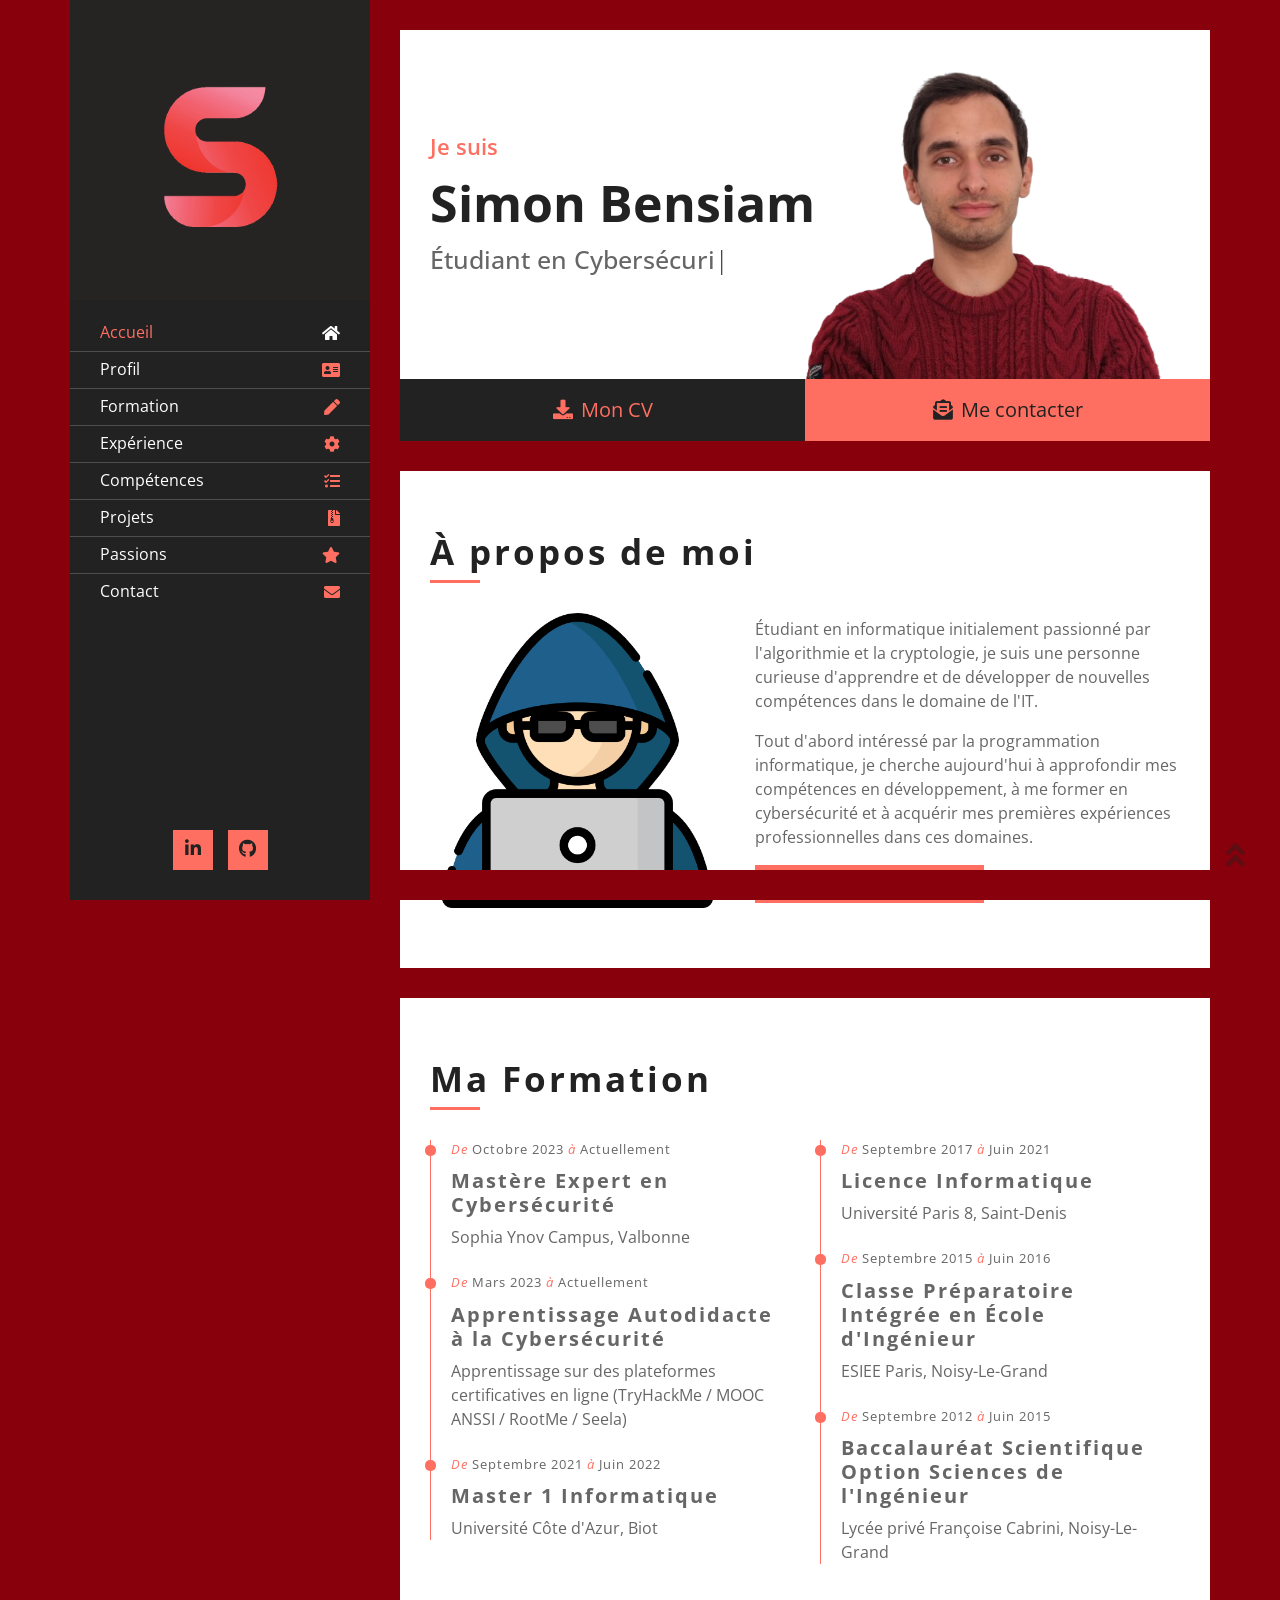
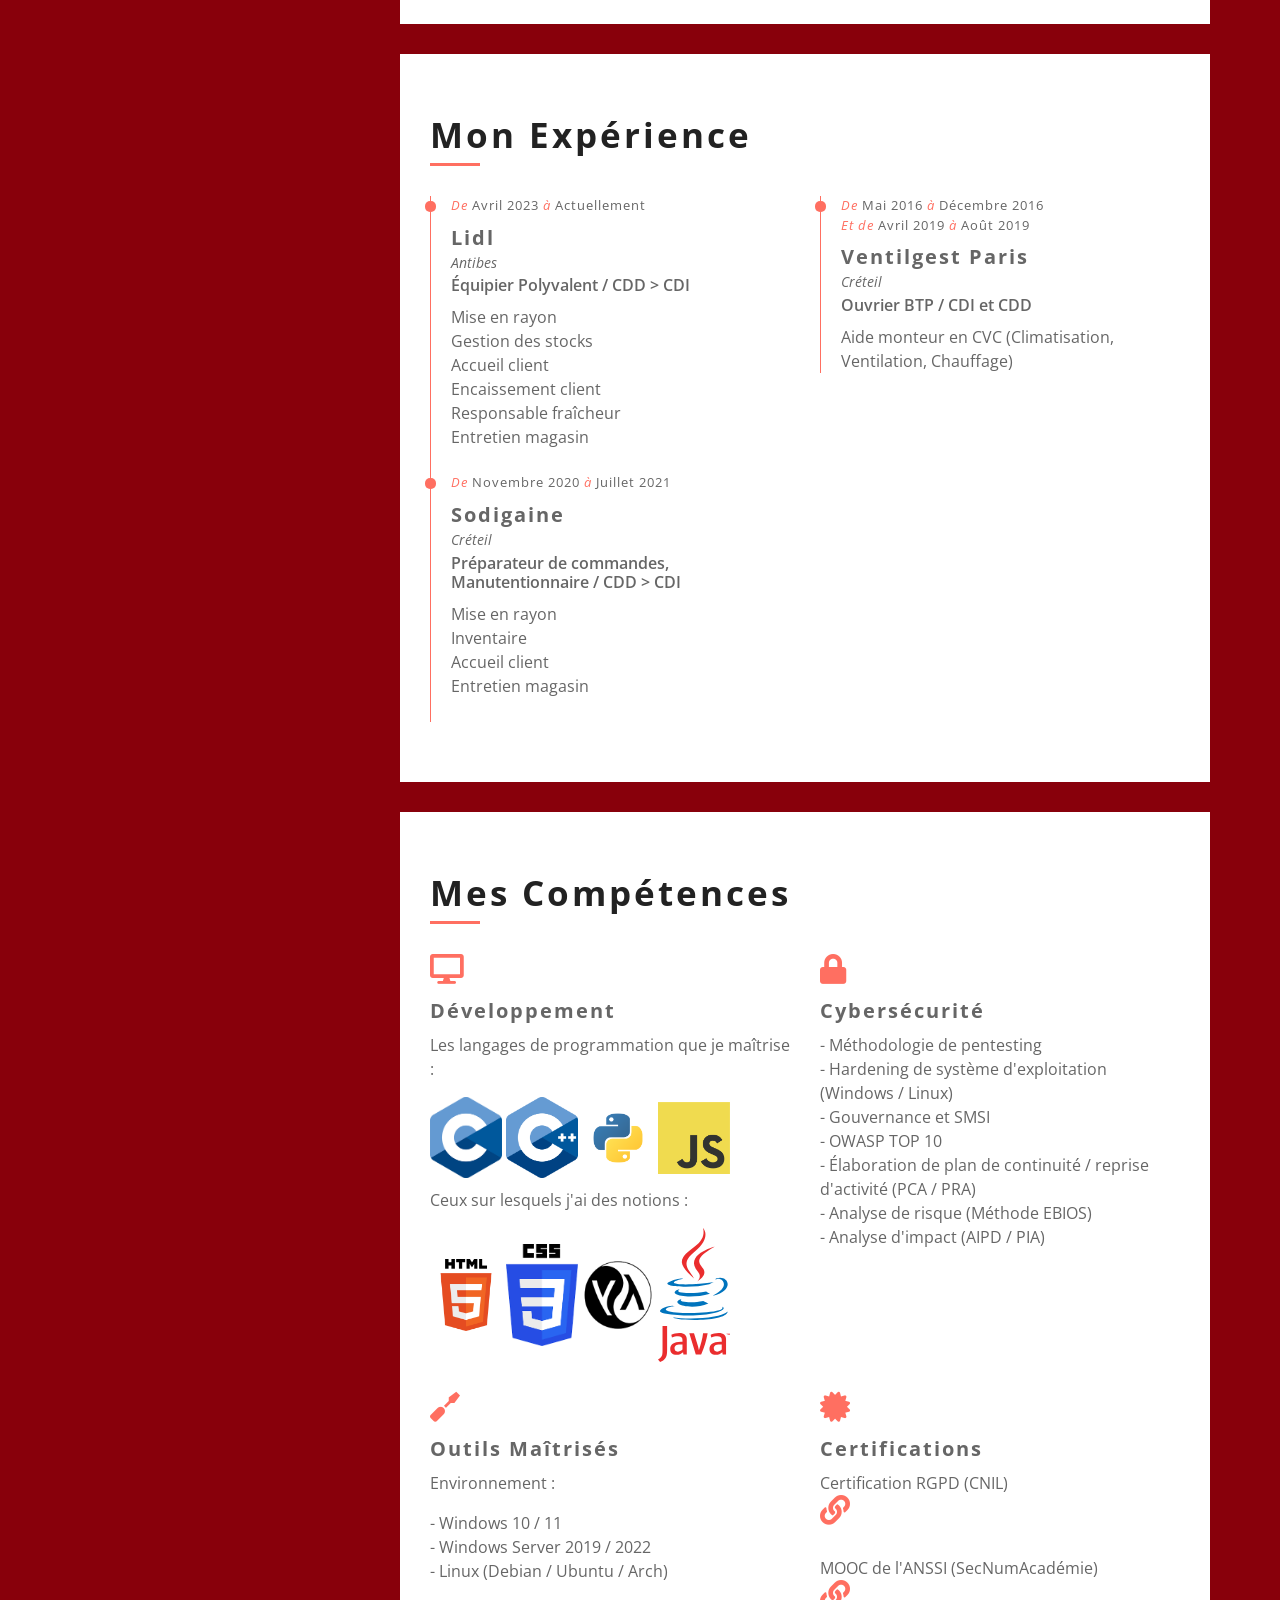
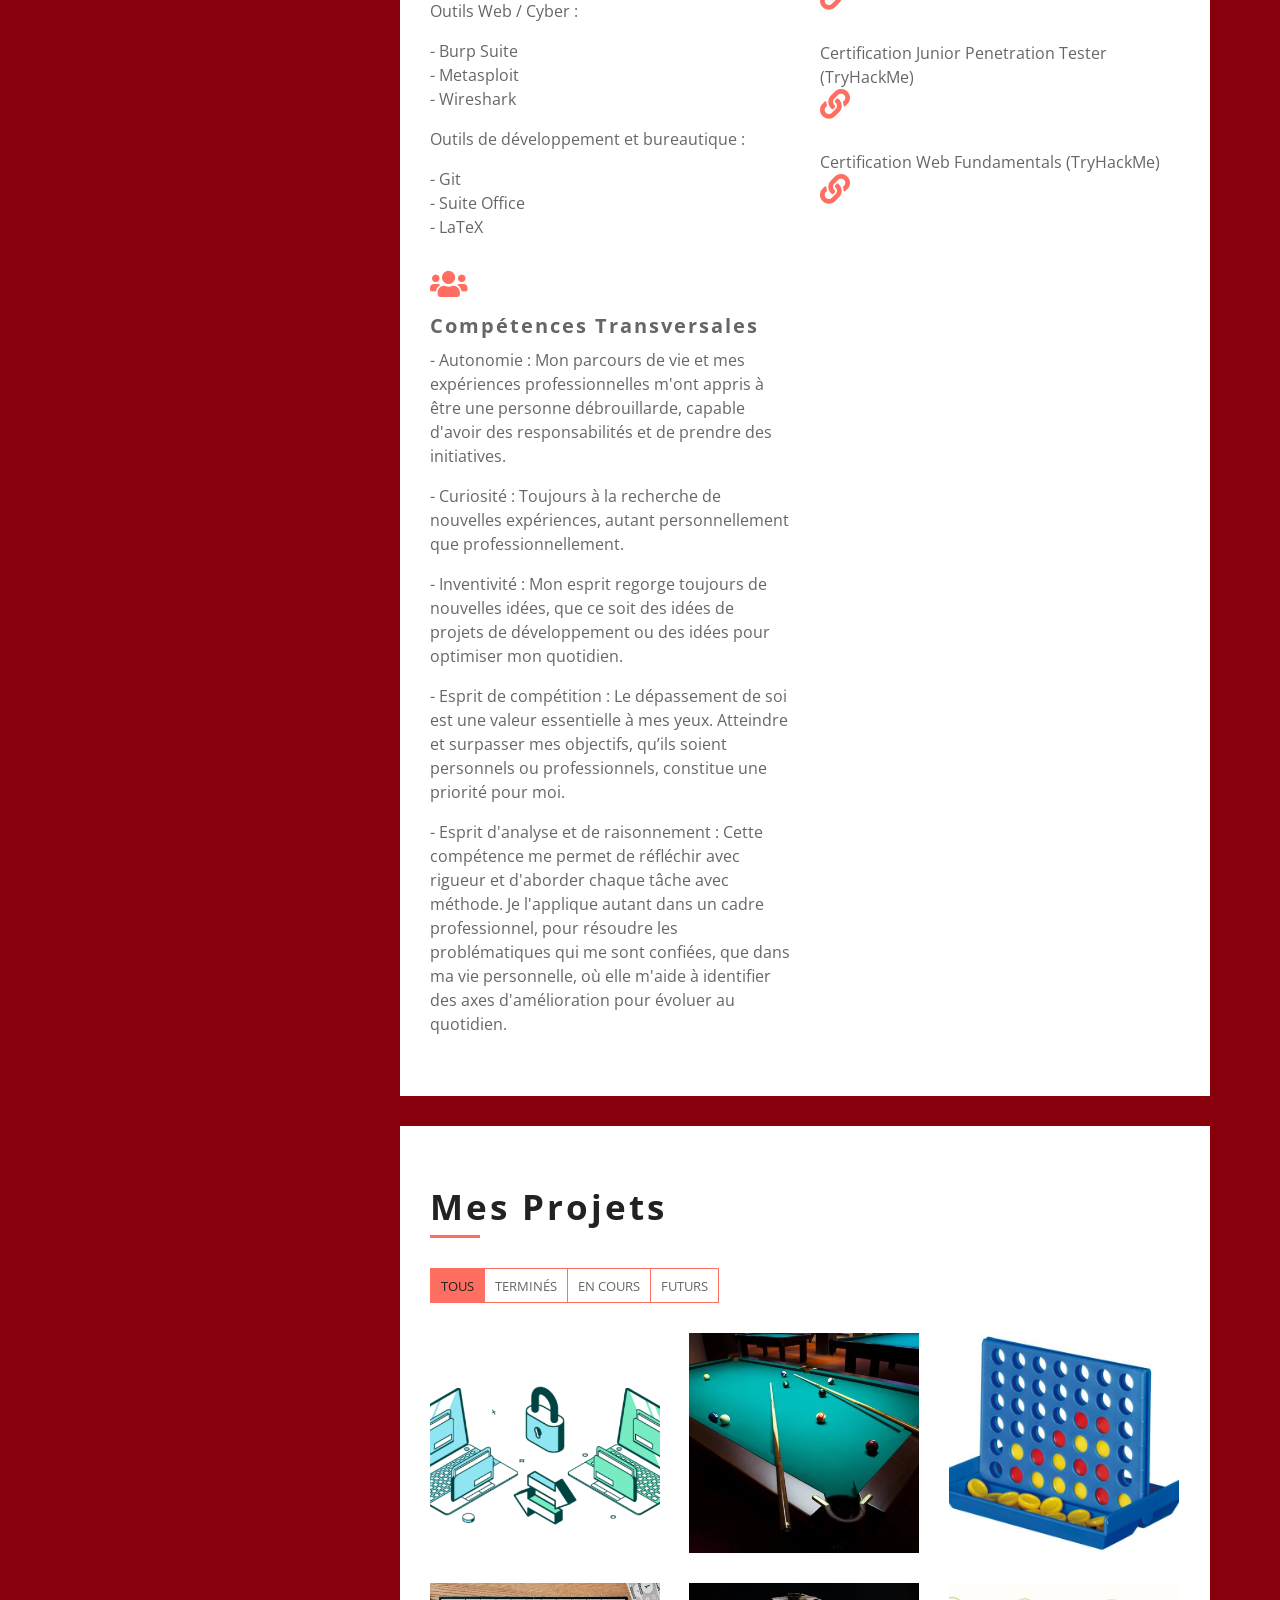
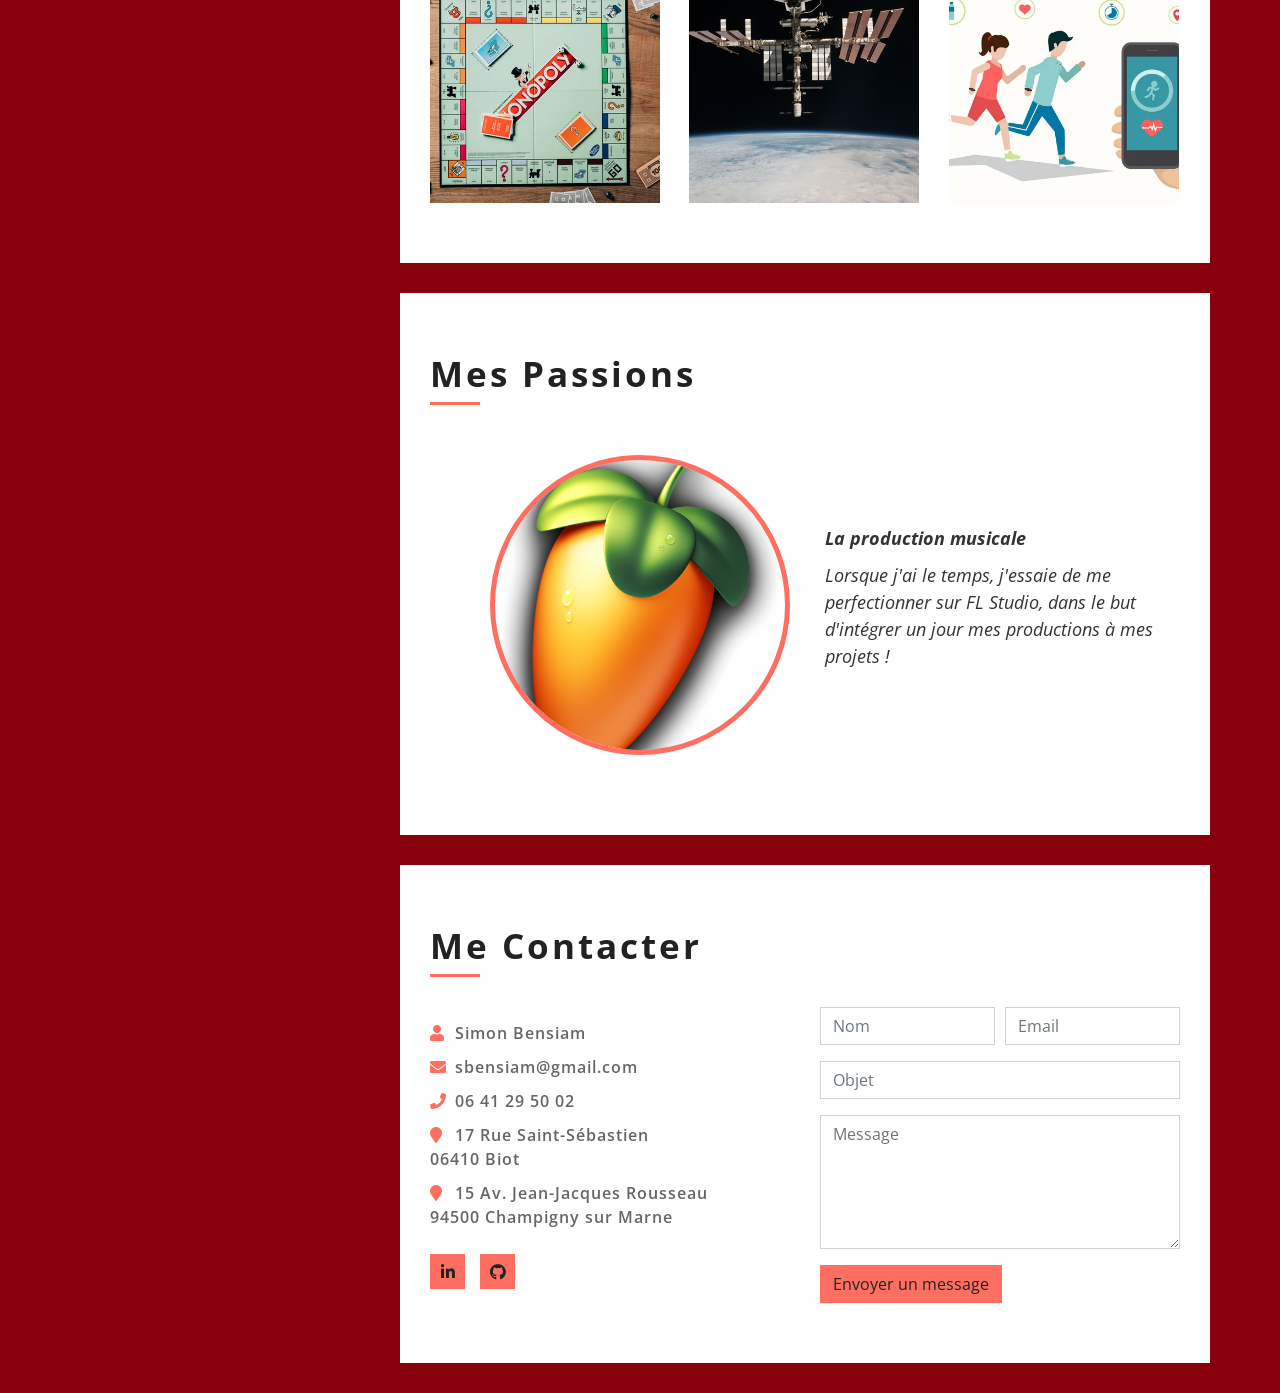
==== commit 5cb23db8: "Version 1.0.0 Changing color of the website + fixing few things" ====
--- a/index.html
+++ b/index.html
@@ -100,7 +100,7 @@
 						</div>
 						<div class="row align-items-center">
 							<div class="col-md-6 col-lg-5">
-								<img src="img/profile-test.png" alt="Image">
+								<img src="img/about.png" alt="Image">
 							</div>
 							<div class="col-md-6 col-lg-7">
 								<p>
--- a/css/style.css
+++ b/css/style.css
@@ -3,7 +3,7 @@
 /**********************************/
 body {
     color: #666666;
-    background: #FF000B;
+    background: #88000B;
     font-family: 'Open Sans', sans-serif;
 }
 
@@ -48,7 +48,7 @@
     width: 100%;
     padding: 15px;
     float: left;
-    background: #FF000B;
+    background: #88000B;
 }
 
 .wrapper .sidebar-header,
@@ -113,7 +113,7 @@
         content: "";
         width: 100%;
         height: 30px;
-        background: #FF000B;
+        background: #88000B;
         z-index: 1;
     }
     
@@ -351,7 +351,7 @@
 
 .large-btn .content-inner {
     font-size: 0;
-    border-bottom: 30px solid #FF000B;
+    border-bottom: 30px solid #88000B;
 }
 
 .large-btn .btn {
@@ -426,7 +426,7 @@
     position: relative;
     padding: 60px 30px;
     background: #ffffff;
-    border-bottom: 30px solid #FF000B;
+    border-bottom: 30px solid #88000B;
 }
 
 
@@ -494,7 +494,7 @@
     position: relative;
     padding: 60px 30px;
     background: #ffffff;
-    border-bottom: 30px solid #FF000B;
+    border-bottom: 30px solid #88000B;
 }
 
 .formation .edu-col {
@@ -502,7 +502,7 @@
     width: 100%;
     padding: 20px 0 20px 20px;
     border-left: 1px solid #FF6F61;
-    border-bottom: 1px solid #FF6F61;
+    border-bottom: 1px solid #88000B;
 }
 
 .formation .col-md-6:first-child .edu-col {
@@ -568,7 +568,7 @@
     position: relative;
     padding: 60px 30px;
     background: #ffffff;
-    border-bottom: 30px solid #FF000B;
+    border-bottom: 30px solid #88000B;
 }
 
 .experience .exp-col {
@@ -576,7 +576,7 @@
     width: 100%;
     padding: 20px 0 20px 20px;
     border-left: 1px solid #FF6F61;
-    border-bottom: 1px solid #FF6F61;
+    border-bottom: 1px solid #88000B;
 }
 
 .experience .col-md-6:first-child .exp-col {
@@ -655,7 +655,7 @@
     position: relative;
     padding: 60px 30px 30px 30px;
     background: #ffffff;
-    border-bottom: 30px solid #FF000B;
+    border-bottom: 30px solid #88000B;
 }
 
 .skills .srv-col {
@@ -706,7 +706,7 @@
     position: relative;
     padding: 60px 30px 30px 30px;
     background: #ffffff;
-    border-bottom: 30px solid #FF000B;
+    border-bottom: 30px solid #88000B;
 }
 
 .projects #projects-flters {
@@ -861,7 +861,7 @@
 .passions {
     position: relative;
     background: #ffffff;
-    border-bottom: 30px solid #FF000B;
+    border-bottom: 30px solid #88000B;
 }
 
 .passions-slider-item {
@@ -908,7 +908,7 @@
     margin-left: 40px;
     margin-right: 15px;
     border-radius: 150px;
-    border: 5px solid red;
+    border: 5px solid #FF6F61;
 }
 
 .passions .passions-name h3 {
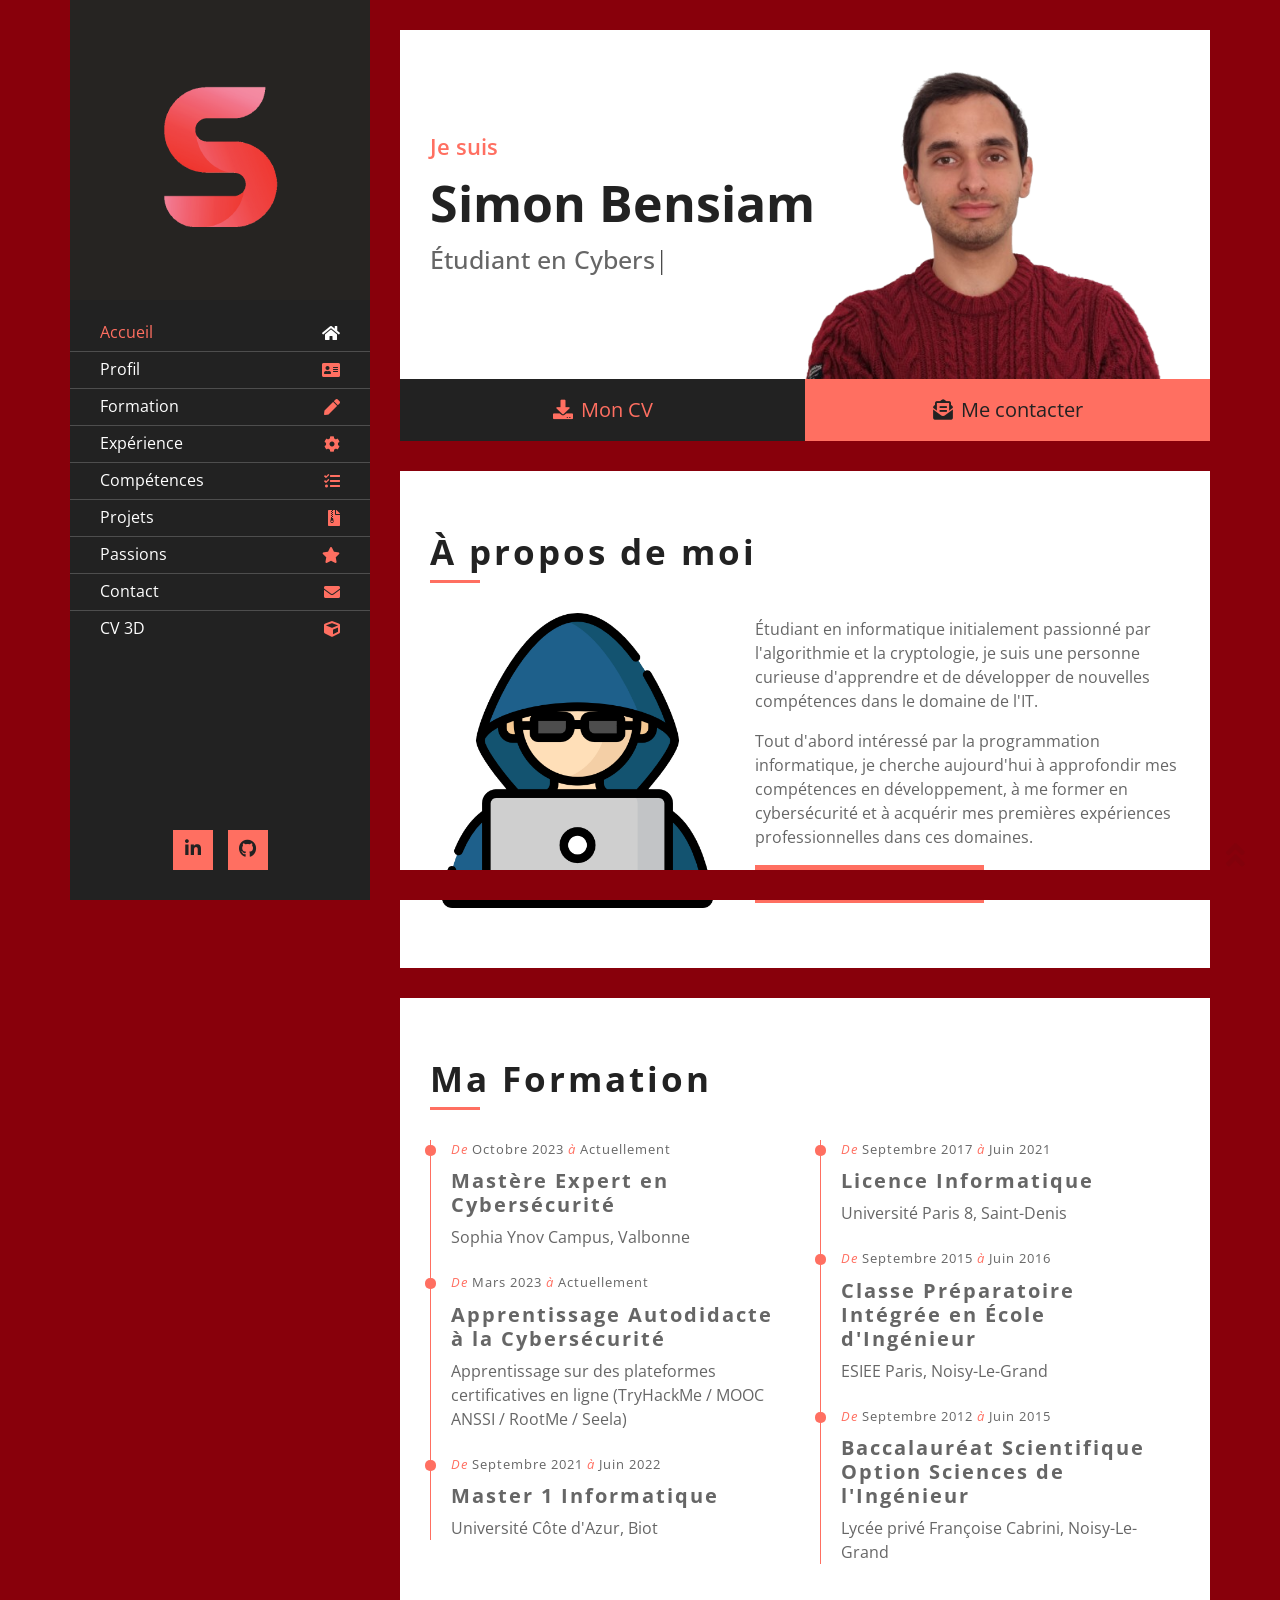
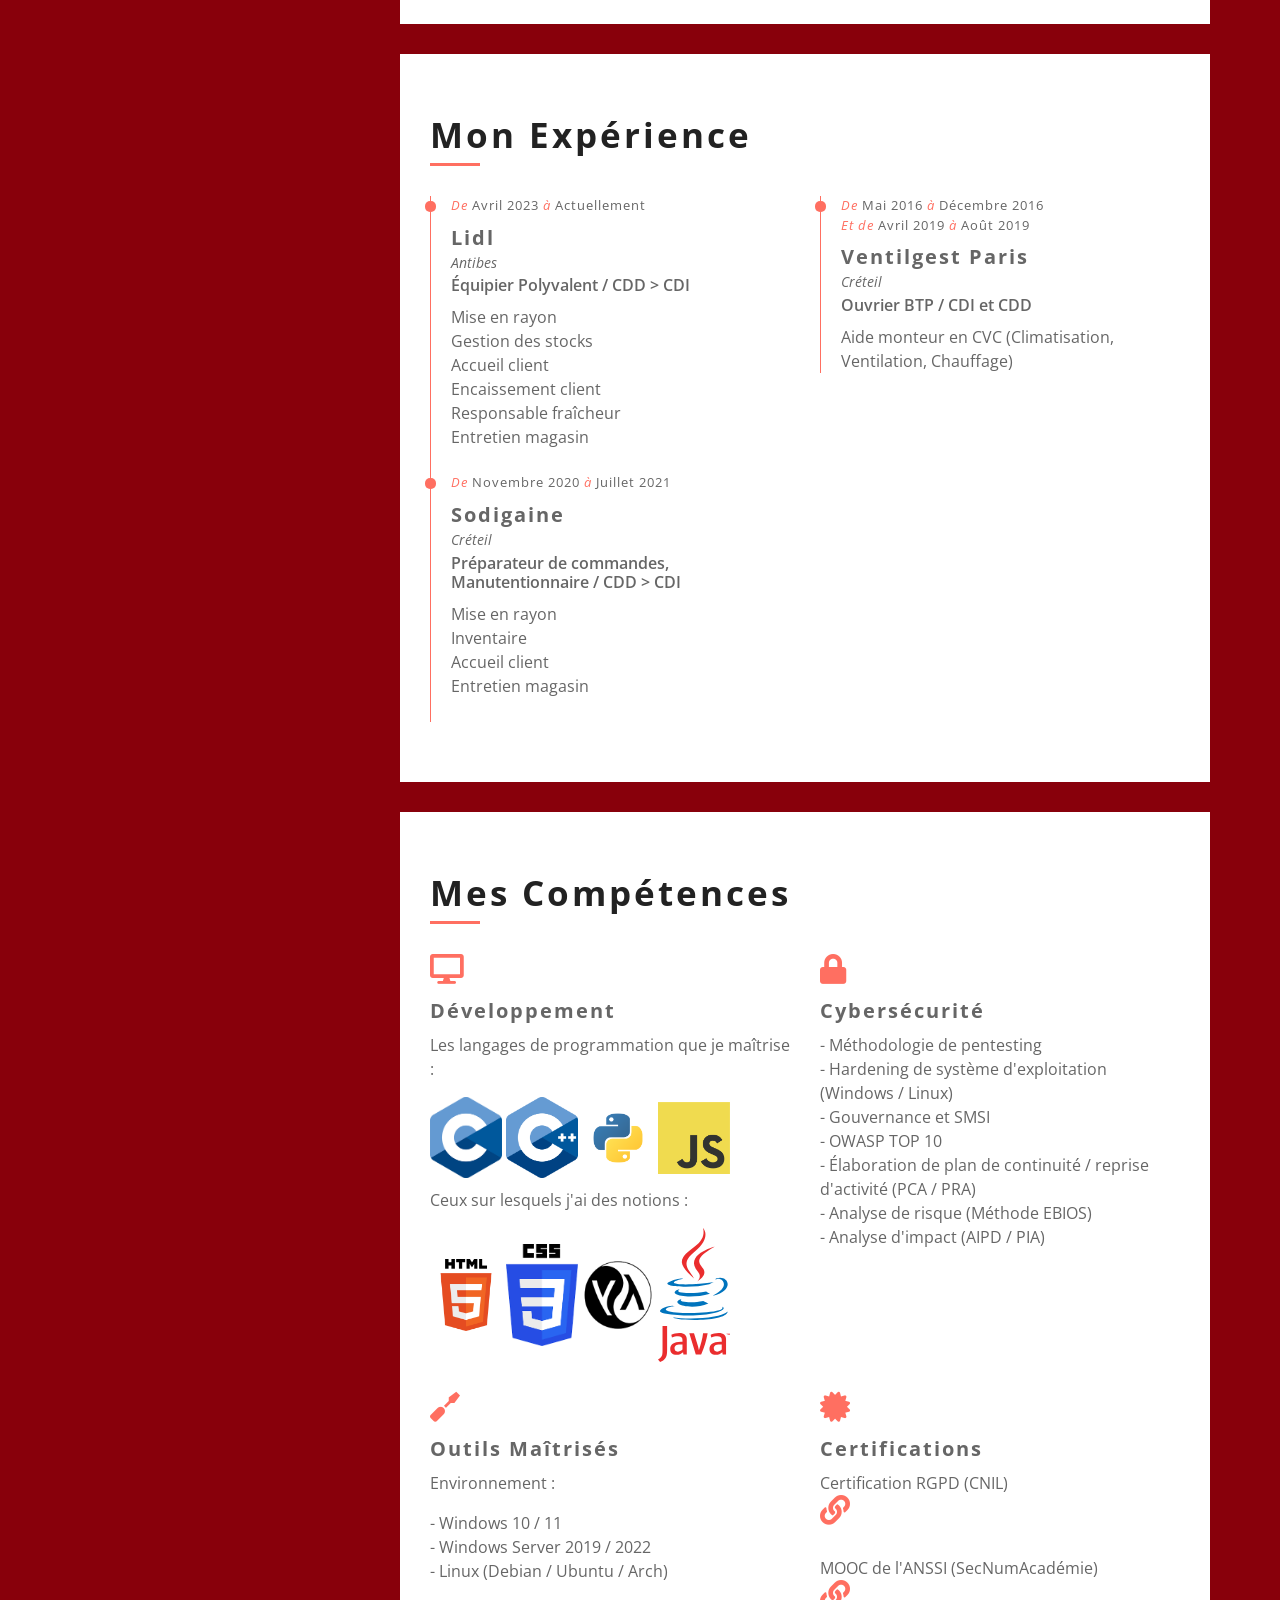
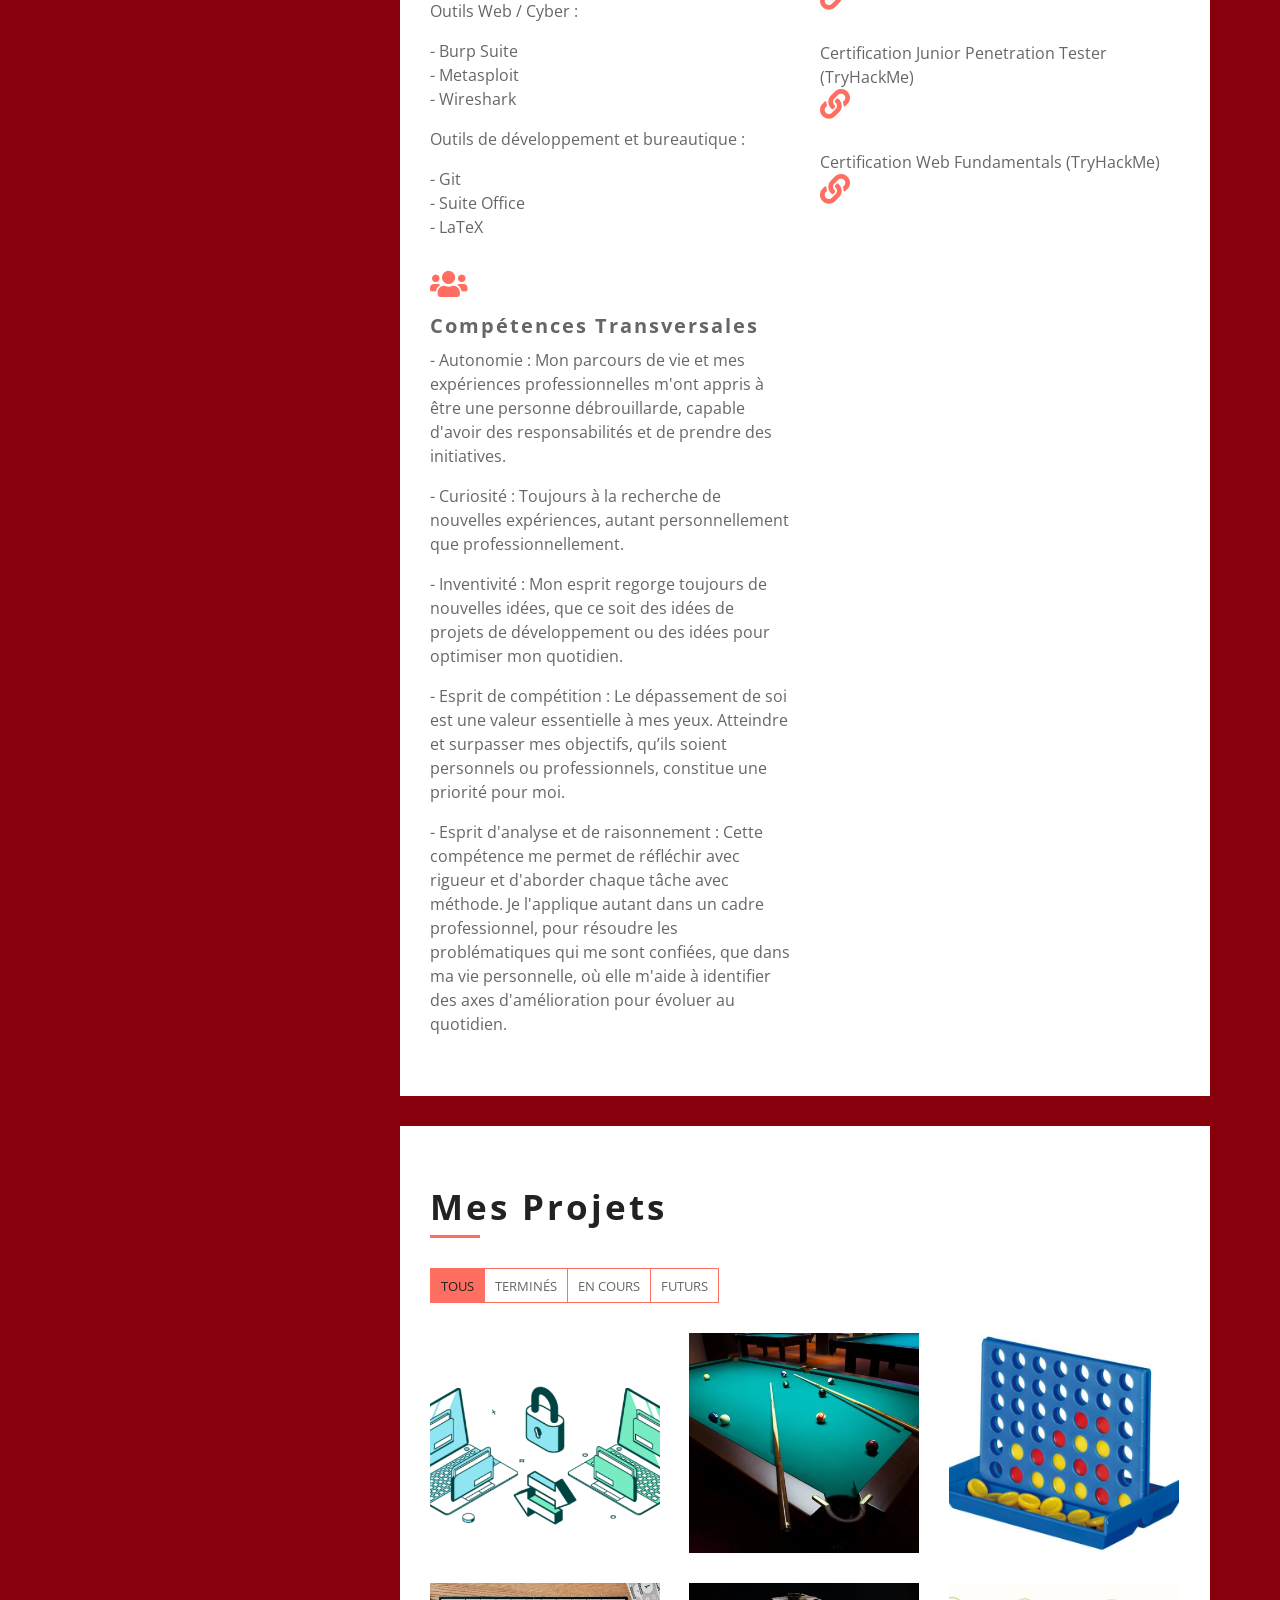
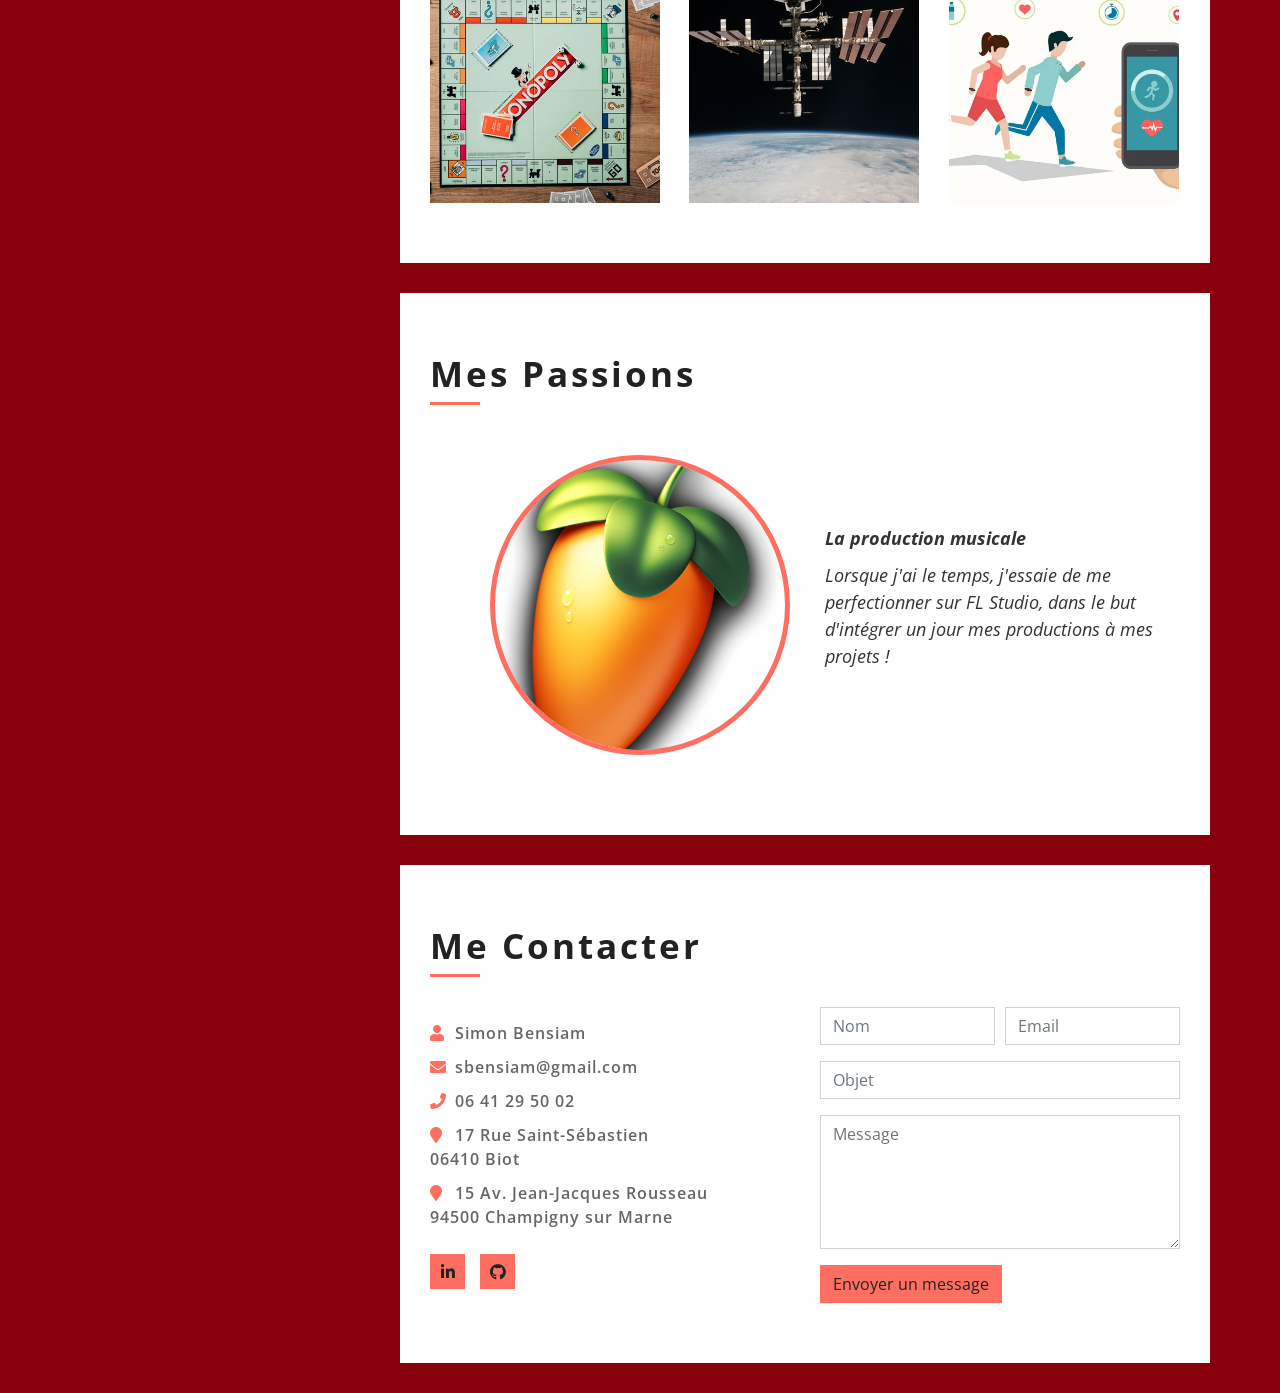
==== commit 8dcadf12: "Update index.html" ====
--- a/index.html
+++ b/index.html
@@ -61,6 +61,9 @@
 								</li>
 								<li class="nav-item">
 									<a class="nav-link" href="#contact">Contact<i class="fa fa-envelope"></i></a>
+								</li>
+								<li class="nav-item">
+									<a class="nav-link" href="cv-3d.html">CV 3D <i class="fa fa-cube"></i></a>
 								</li>
 							</ul>
 						</div>
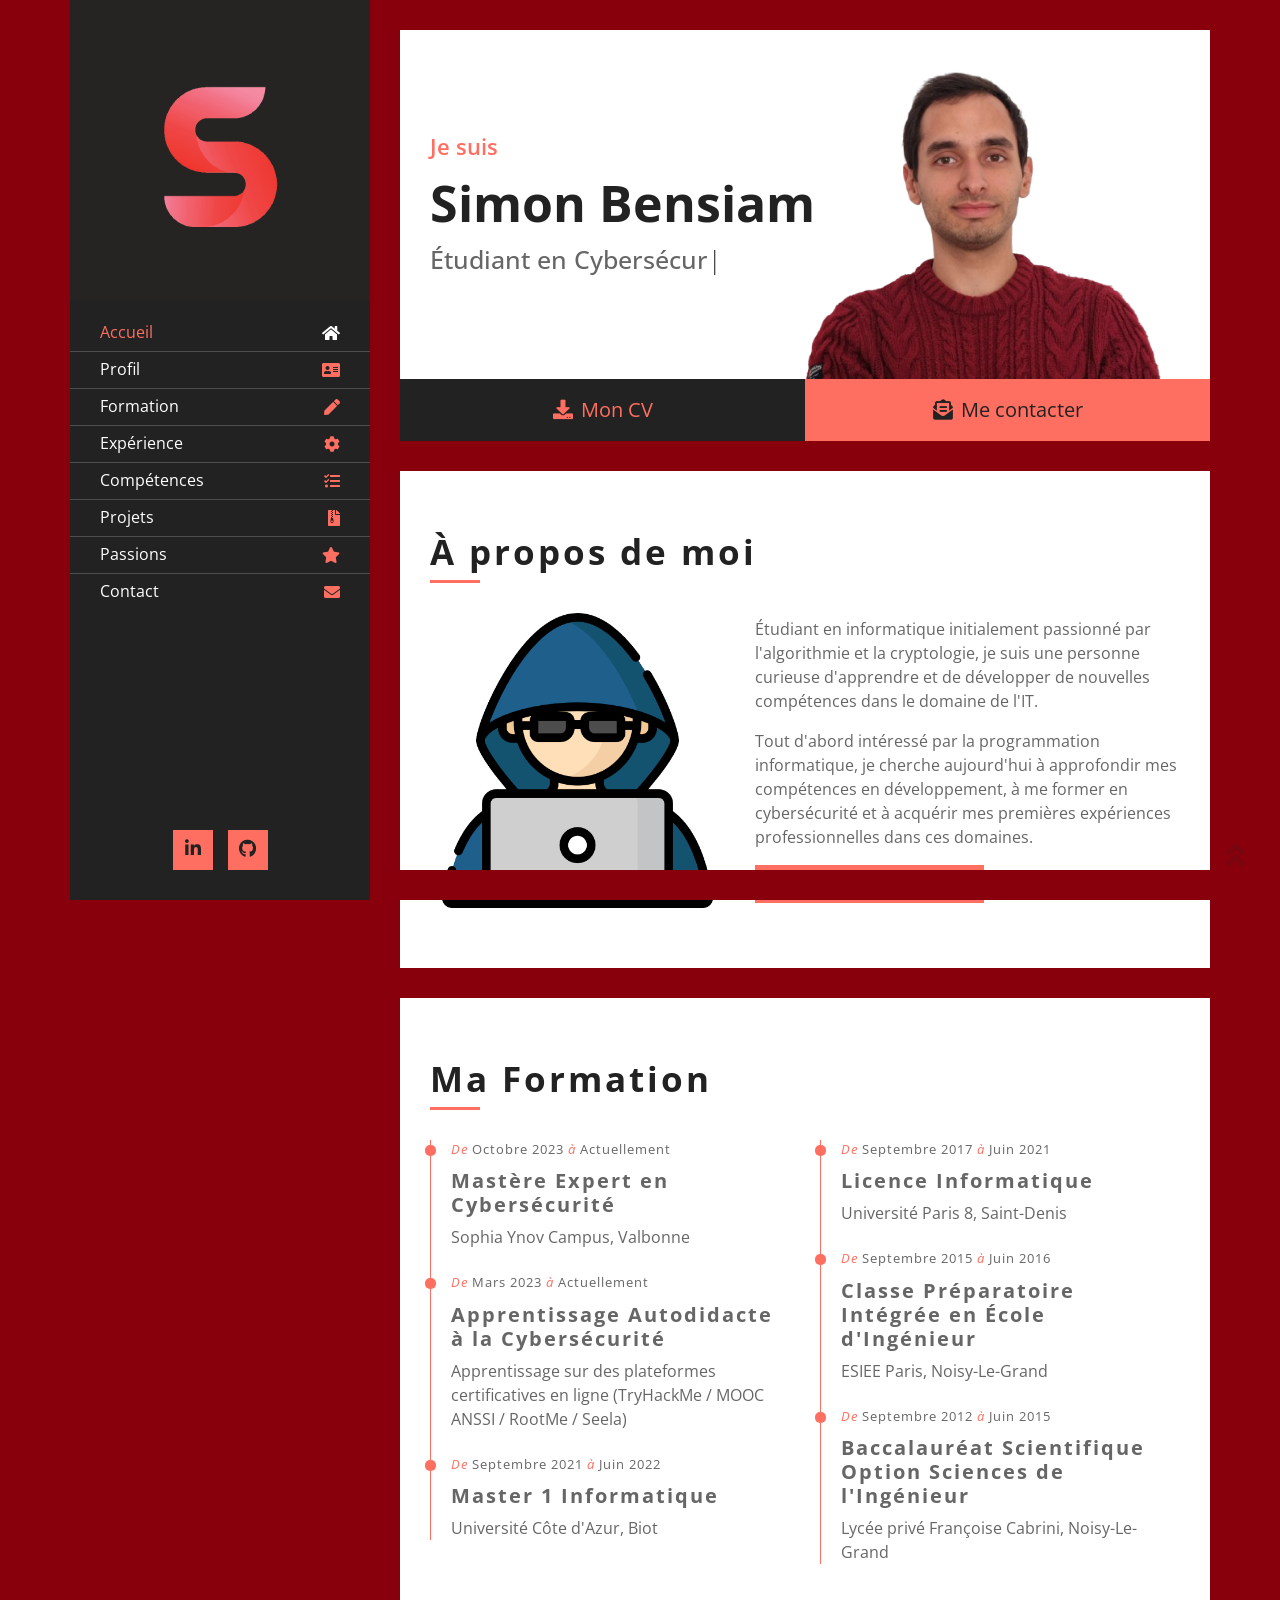
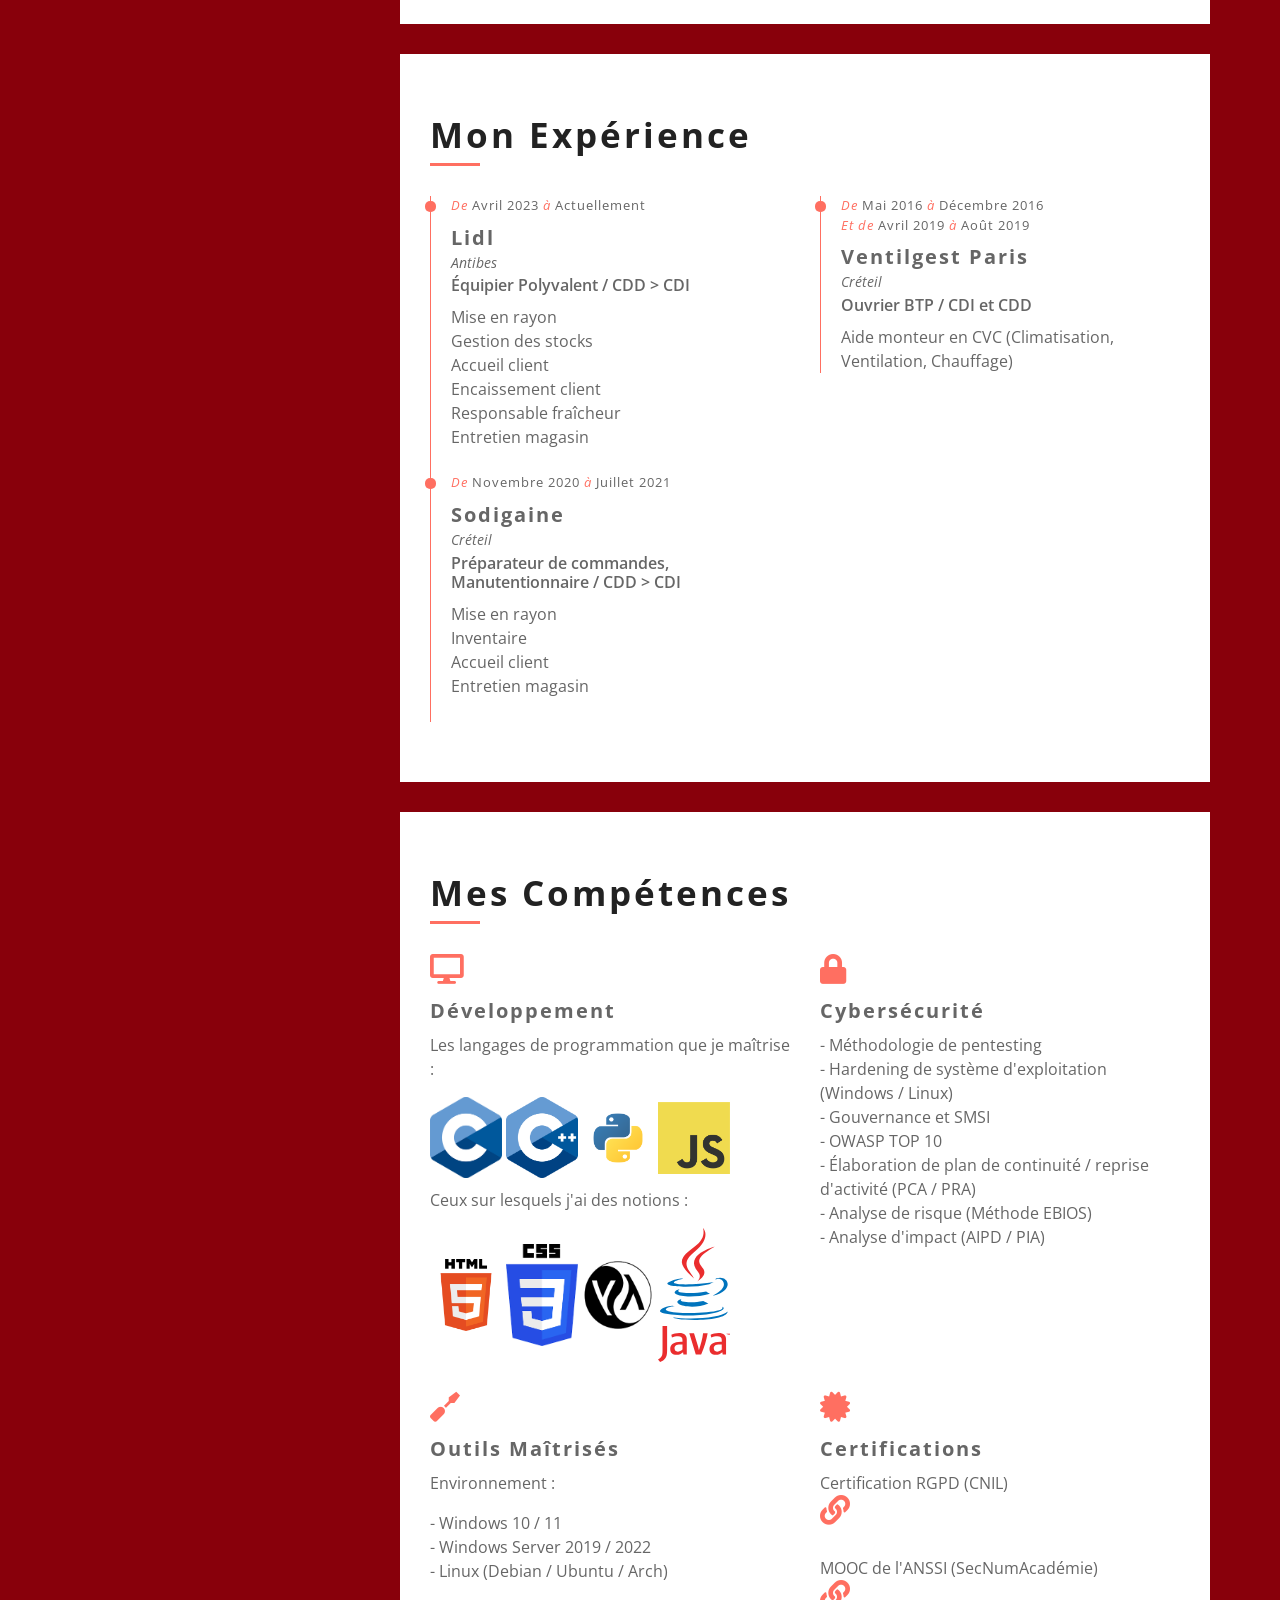
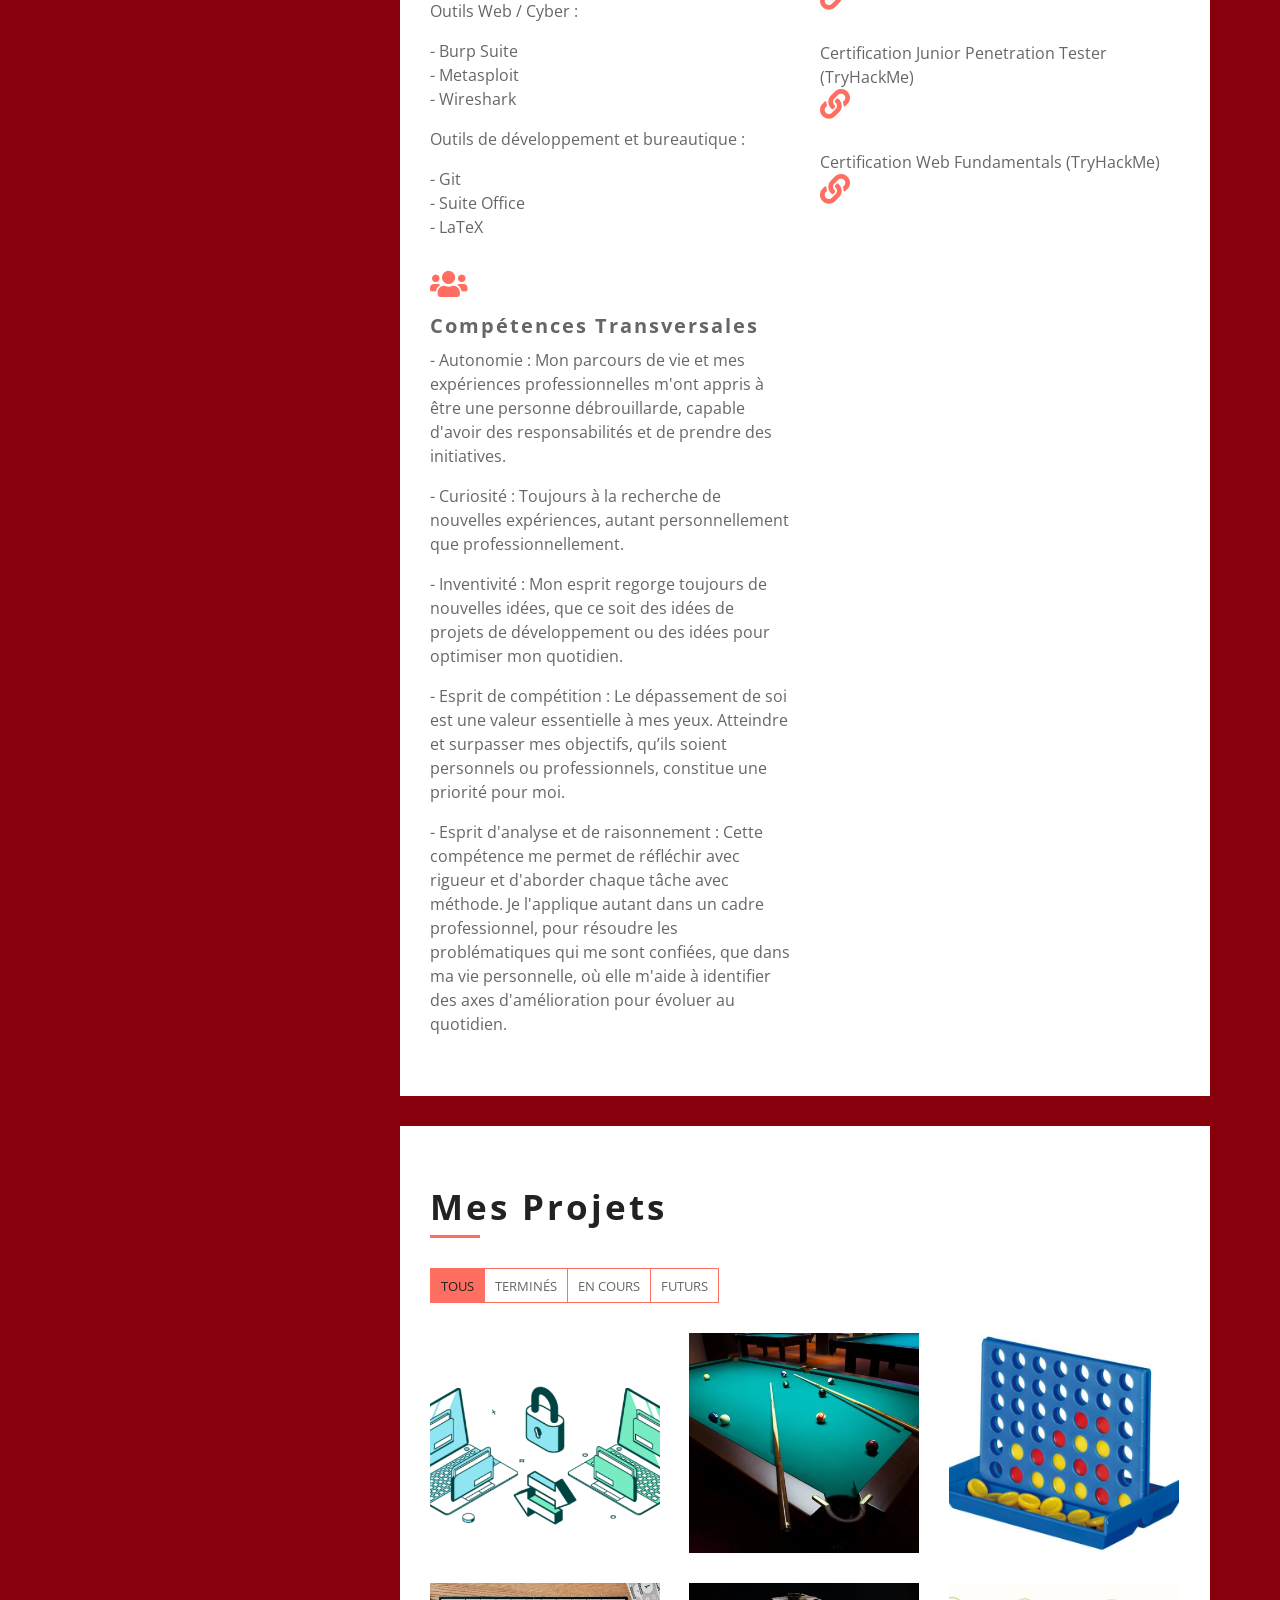
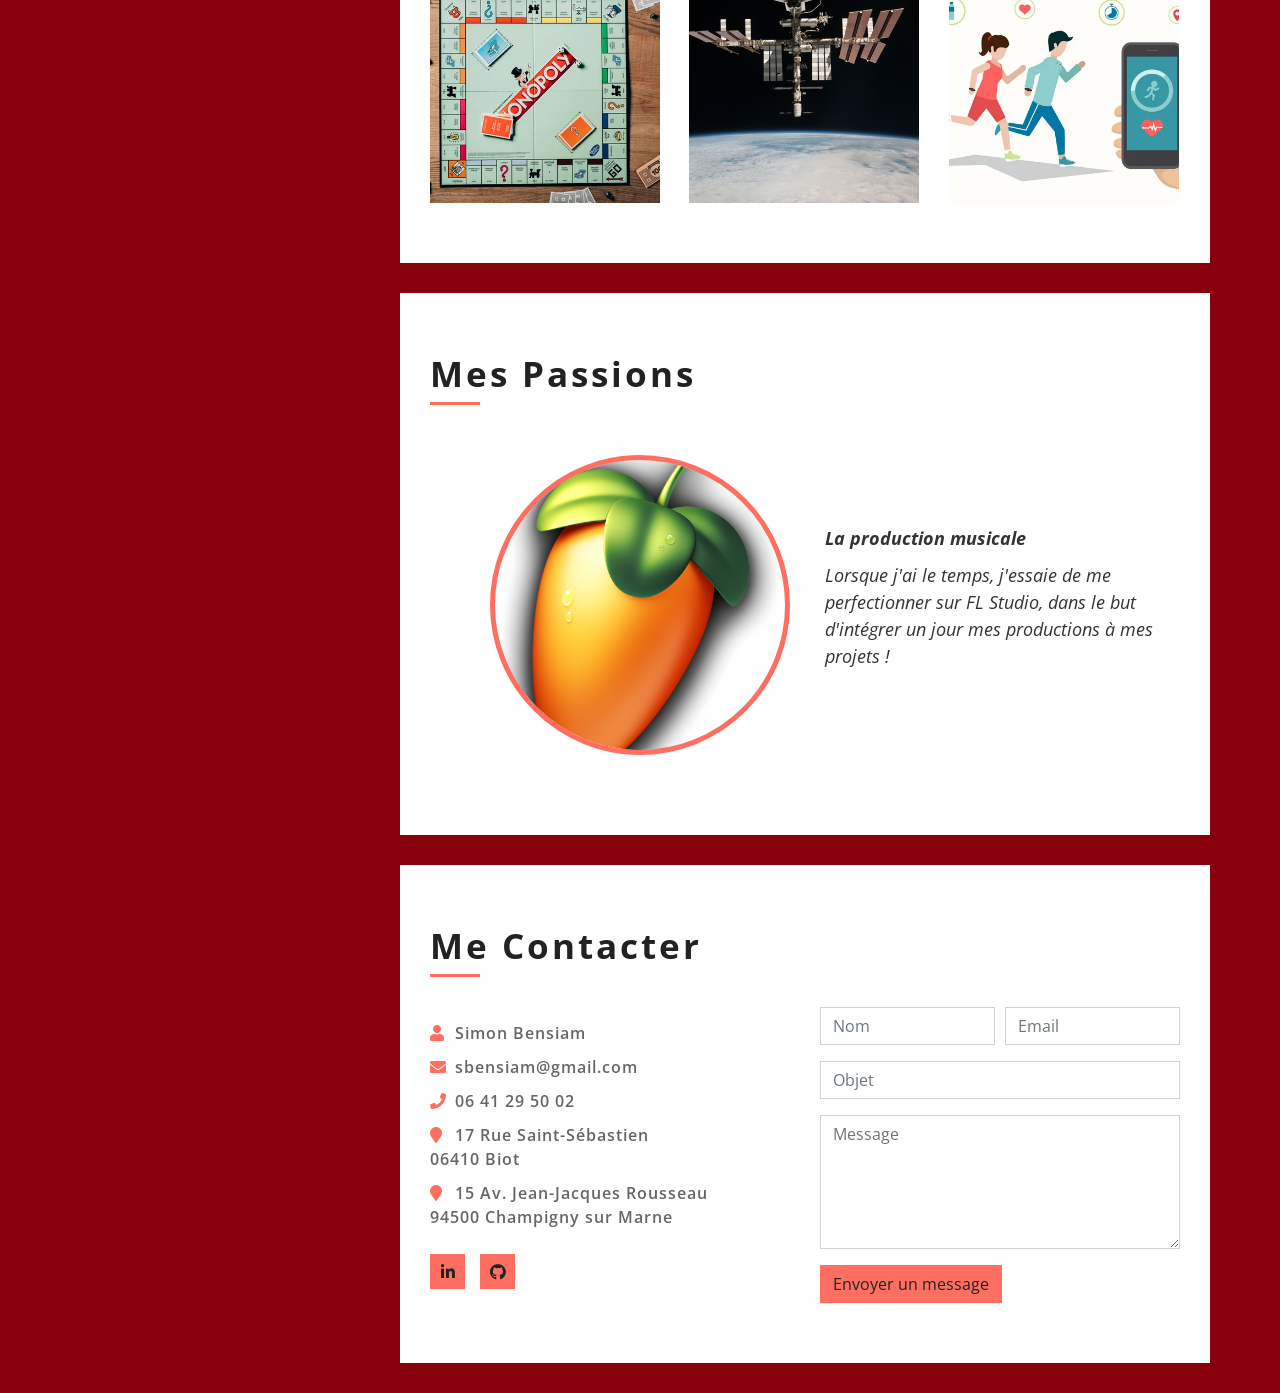
==== commit 519021df: "Update index.html" ====
--- a/index.html
+++ b/index.html
@@ -61,9 +61,6 @@
 								</li>
 								<li class="nav-item">
 									<a class="nav-link" href="#contact">Contact<i class="fa fa-envelope"></i></a>
-								</li>
-								<li class="nav-item">
-									<a class="nav-link" href="cv-3d.html">CV 3D <i class="fa fa-cube"></i></a>
 								</li>
 							</ul>
 						</div>
